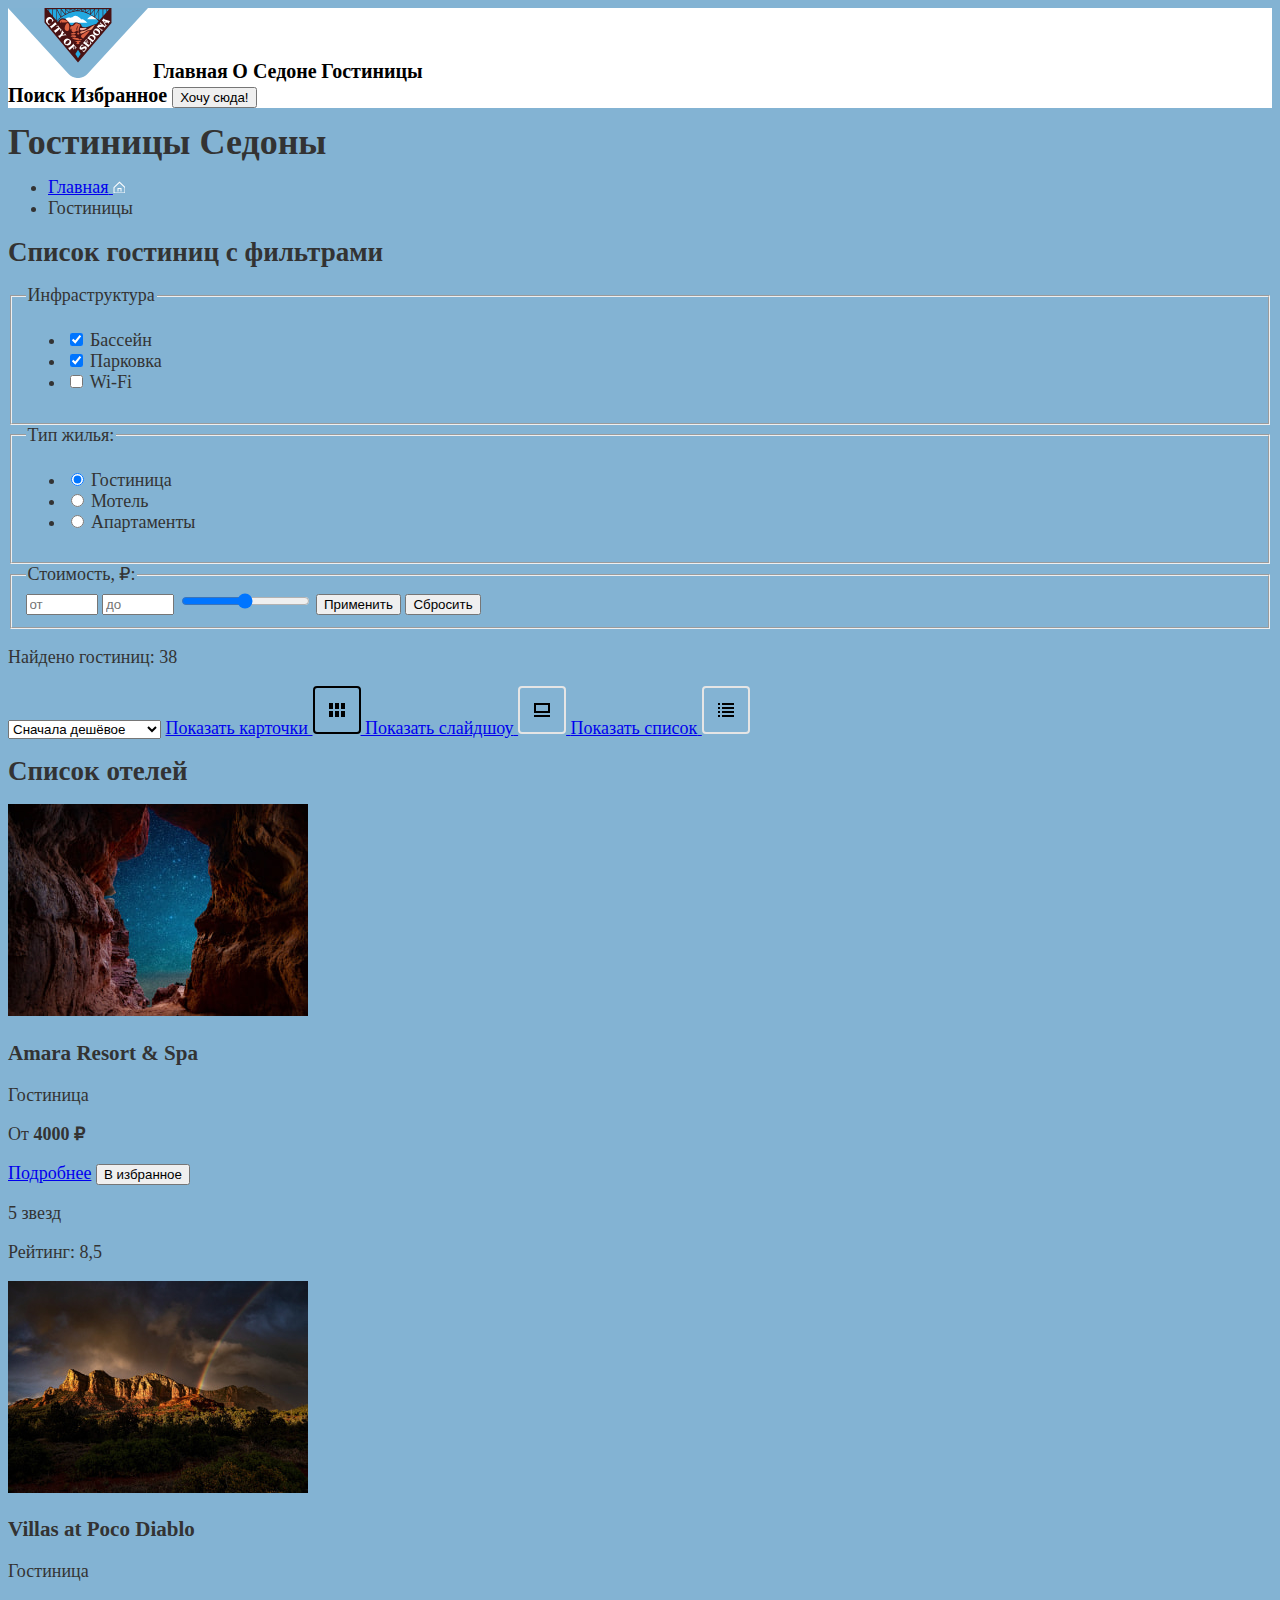
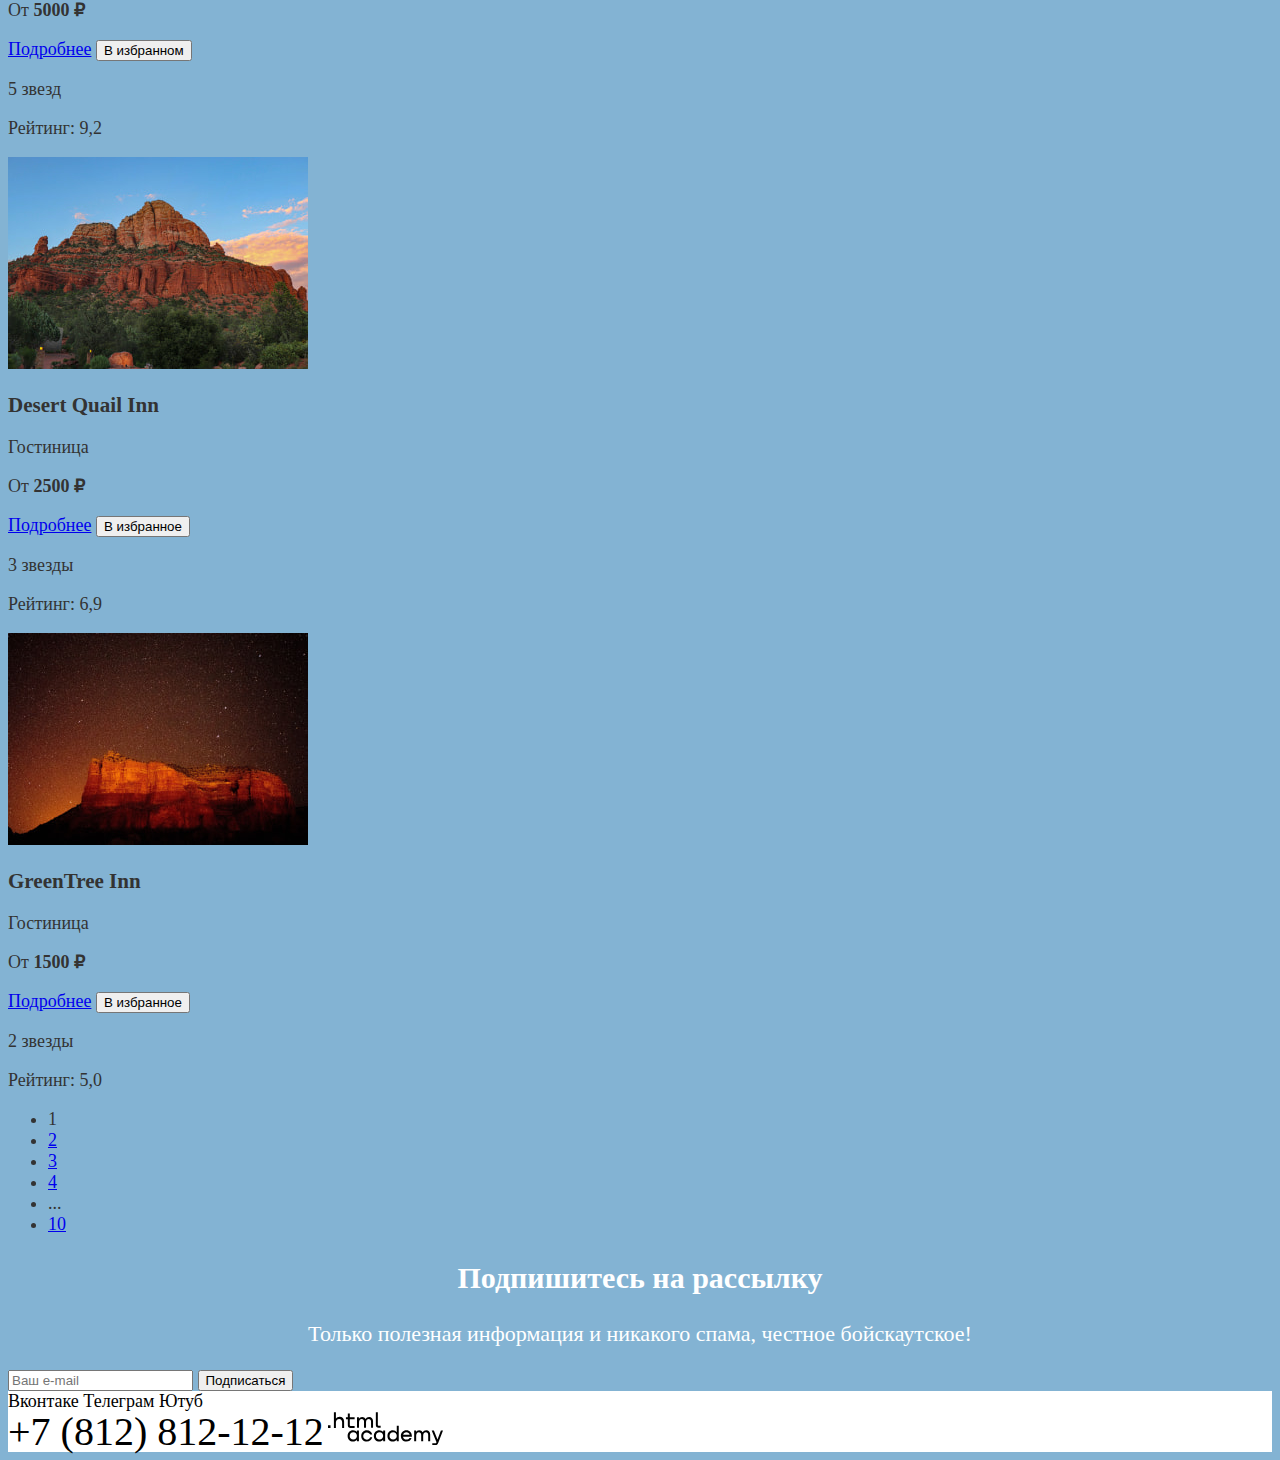
==== catalog.html @ 2535b14e "Базовая стилизация всех страниц" ====
<!DOCTYPE html>
<html lang="ru">
<head>
  <meta charset="utf-8">
  <title>Каталог</title>
  <link rel="stylesheet" href="styles/styles.css">
</head>
<body>
  <header class="page-header">
    <nav class="navigation">
      <div class="navigation-block">
        <a class="navigation-link" href="index.html">
          <img src="images/graphic/logo.svg" alt="Логотип." width="140" height="70">
        </a>
        <a class="navigation-link" href="index.html">Главная</a>
        <a class="navigation-link" href="about.html">О Седоне</a>
        <a class="navigation-link" href="#">Гостиницы</a>
      </div>

      <div class="navigation-user-block">
        <a class="navigation-link" href="#">
          <span class="visually-hidden">Поиск</span>
        </a>
        <a class="navigation-link" href="#">
          <span class="visually-hidden">Избранное</span>
        </a>
        <button class="button navigation-button">Хочу сюда!</button>
      </div>
    </nav>
  </header>

  <main class="main-inner">
    <header class="inner-header">
      <h1 class="inner-header-title">Гостиницы Седоны</h1>
      <ul class="breadcrumbs">
        <li class="breadcrumbs-item">
          <a class="breadcrumbs-link" href="index.html"><span class="visually-hidden">Главная</span>
            <img src="images/graphic/home.svg" alt="Главная." width="12" height="12">
          </a>
        </li>
        <li class="breadcrumbs-item">
          <a class="breadcrumbs-link">Гостиницы</a>
        </li>
      </ul>
    </header>

    <section class="catalog-hotels">
      <h2 class="visually-hidden">Список гостиниц с фильтрами</h2>
      <form class="catalog-filter" action="https://echo.htmlacademy.ru/" method="get">

        <fieldset class="catalog-filter-group">
          <legend class="catalog-filter-title">Инфраструктура</legend>

          <ul class="catalog-filter-list">
            <li class="catalog-filter-item">
              <label class="control">
                <input class="control-input" type="checkbox" name="swimming-pool" checked>
                Бассейн
              </label>
            </li>

            <li class="catalog-filter-item">
              <label class="control">
                <input class="control-input" type="checkbox" name="parking" checked>
                Парковка
              </label>
            </li>

            <li class="catalog-filter-item">
              <label class="control">
                <input class="control-input" type="checkbox" name="wi-fi">
                Wi-Fi
              </label>
            </li>
          </ul>
        </fieldset>

        <fieldset class="catalog-filter-group">
          <legend class="catalog-filter-title">Тип жилья:</legend>
          <ul class="catalog-filter-list">
            <li class="catalog-filter-item">
              <label class="control">
                <input class="control-input" type="radio" name="type-house" value="hotel" checked>
                Гостиница
              </label>
            </li>
            <li class="catalog-filter-item">
              <label class="control">
                <input class="control-input" type="radio" name="type-house" value="motel">
                Мотель
              </label>
            </li>
            <li class="catalog-filter-item">
              <label class="control">
                <input class="control-input" type="radio" name="type-house" value="apartments">
                Апартаменты
              </label>
            </li>
          </ul>
        </fieldset>

        <fieldset class="catalog-filter-group">
          <legend class="catalog-filter-title">Стоимость, ₽:</legend>
          <input type="number" min="0" max="9000" step="1" id="from" name="from" placeholder="от">
          <input type="number" min="0" max="9000" step="1" id="to" name="to" placeholder="до">
          <input type="range" id="price" name="price" min="0" max="9000" step="1">
          <button class="button button-submit">Применить</button>
          <button class="button button-reset">Сбросить</button>
        </fieldset>
      </form>
    </section>

    <div class="sorting">
      <p class="sorting-resalt">Найдено гостиниц: <span class="sorting-resalt-number">38</span></p>
      <select class="select-control" aria-label="Сортировка">
        <option value="cheap">Сначала дешёвое</option>
        <option value="expensive">Сначала дорогое</option>
        <option value="popular">Сначала популярное</option>
      </select>
      <a href="#" class="button button-light"><span class="visually-hidden">Показать карточки</span>
        <img src="images/graphic/View-cards.svg" alt="Показать карточки." width="48" height="48">
      </a>
      <a class="button" href="#"><span class="visually-hidden">Показать слайдшоу</span>
        <img src="images/graphic/View-presentation.svg" alt="Показать слайдшоу." width="48" height="48">
      </a>
      <a class="button" href="#"><span class="visually-hidden">Показать список</span>
        <img src="images/graphic/View-list.svg" alt="Показать список." width="48" height="48">
      </a>
    </div>
    <section class="hotel-list">
      <h2 class="visually-hidden">Список отелей</h2>
      <section class="hotel-card">
        <a class="hotel-card-link" href="#">
          <img class="hotel-card-image" src="images/hotels/Amara Resort & Spa.jpg" alt="Гостиница Amara Resort & Spa." width="300" height="212">
        </a>
        <a>
          <h3 class="product-card-title">Amara Resort & Spa</h3>
        </a>
        <p>Гостиница</p>
        <p>От <b class="hotel-card-price">4000 ₽</b></p>
        <a class="hotel-link-more" href="#">Подробнее</a>
        <button class="button button-add-favourites">В избранное</button>
        <p class="hotels-stars hotels-stars-5"><span class="visually-hidden">5 звезд</span></p>
        <p class="button hotel-rating">Рейтинг: <span class="hotel-rating-value">8,5</span></p>
      </section>
      <section class="hotel-card">
        <a class="hotel-card-link" href="#">
          <img class="hotel-card-image" src="images/hotels/Villas at Poco Diablo.jpg" alt="Гостиница Villas at Poco Diablo." width="300" height="212">
        </a>
        <a>
          <h3 class="product-card-title">Villas at Poco Diablo</h3>
        </a>
        <p>Гостиница</p>
        <p>От <b class="hotel-card-price">5000 ₽</b></p>
        <a class="hotel-link-more" href="#">Подробнее</a>
        <button class="button button-add-favourites">В избранном</button>
        <p class="hotels-stars hotels-stars-5"> <span class="visually-hidden">5 звезд</span></p>
        <p class="button hotel-rating">Рейтинг: <span class="hotel-rating-value">9,2</span></p>
      </section>
      <section class="hotel-card">
        <a class="hotel-card-link" href="#">
          <img class="hotel-card-image" src="images/hotels/Desert Quail Inn.jpg" alt="Гостиница Desert Quail Inn." width="300" height="212">
        </a>
        <a>
          <h3 class="product-card-title">Desert Quail Inn</h3>
        </a>
        <p>Гостиница</p>
        <p>От <b class="hotel-card-price">2500 ₽</b></p>
        <a class="hotel-link-more" href="#">Подробнее</a>
        <button class="button button-add-favourites">В избранное</button>
        <p class="hotels-stars hotels-stars-3"><span class="visually-hidden">3 звезды</span></p>
        <p class="button hotel-rating">Рейтинг: <span class="hotel-rating-value">6,9</span></p>
      </section>
      <section class="hotel-card">
        <a class="hotel-card-link" href="#">
          <img class="hotel-card-image" src="images/hotels/GreenTree Inn.jpg" alt="Гостиница GreenTree Inn." width="300" height="212">
        </a>
        <a>
          <h3 class="product-card-title">GreenTree Inn</h3>
        </a>
        <p>Гостиница</p>
        <p>От <b class="hotel-card-price">1500 ₽</b></p>
        <a class="hotel-link-more" href="#">Подробнее</a>
        <button class="button button-add-favourites">В избранное</button>
        <p class="hotels-stars hotels-stars-2"> <span class="visually-hidden">2 звезды</span></p>
        <p class="button hotel-rating">Рейтинг: <span class="hotel-rating-value">5,0</span></p>
      </section>
    </section>

    <ul class="pagination">
      <li class="pagination-item">
        <a class="pagination-link pagination-current">1</a>
      </li>
      <li class="pagination-item">
        <a class="pagination-link" href="#">2</a>
      </li>
      <li class="pagination-item">
        <a class="pagination-link" href="#">3</a>
      </li>
      <li class="pagination-item">
        <a class="pagination-link" href="#">4</a>
      </li>
      <li class="pagination-item">
        <a class="pagination-link">...</a>
      </li>
      <li class="pagination-item">
        <a class="pagination-link" href="#">10</a>
      </li>
    </ul>

    <form class="subscribe-form-nobackground" action="https://echo.htmlacademy.ru/" method="post">
      <h2 class="subscribe-title">Подпишитесь на рассылку</h2>
      <p class="subscribe-description">Только полезная информация и никакого спама, честное бойскаутское!</p>
      <input class="subscribe-field" type="email" name="subscribe-email" id="subscribe-email" placeholder="Ваш e-mail">
      <button class="button subscribe-button" type="submit">Подписаться</button>
    </form>
  </main>

  <footer class="page-footer">
    <div class="footer-contacts">
      <a class="footer-contacts-link" href="https://vk.com/htmlacademy">
        <span class="visually-hidden">Вконтаке</span>
      </a>
      <a class="footer-contacts-link" href="https://t.me/htmlacademy">
        <span class="visually-hidden">Телеграм</span>
      </a>
      <a class="footer-contacts-link" href="https://www.youtube.com/user/htmlacademyru">
        <span class="visually-hidden">Ютуб</span>
      </a>
    </div>
    <div>
      <a class="footer-contacts-phone" href="tel:78128121212">+7 (812) 812-12-12</a>
      <a class="footer-contacts-logo-link" href="https://htmlacademy.ru/">
        <img src="images/graphic/HTML Academy.svg" alt="Логотип htmlacademy." width="114.9" height="32.9">
      </a>
    </div>
  </footer>
</body>
</html>
---- styles/styles.css ----
@font-face {
  font-family: "PT Sans";
  font-style: normal;
  font-weight: 400;
  src: url("../fonts/pt-sans-regular.woff2") format("woff2");
  font-display: swap;
}

@font-face {
  font-family: "PT Sans";
  font-style: normal;
  font-weight: 700;
  src: url("../fonts/pt-sans-bold.woff2") format("woff2");
  font-display: swap;
}

body {
  font-family: "PT Sans" sans-serif;
  font-size: 18px;
  line-height: 21px;
  color: #333333;
  background-color: #83B3D3;
}


/* Pages */

.page-header {
  color: #000000;
  background-color: #FFFFFF;
}

.navigation-link {
  font-size: 20px;
  line-height: 24px;
  font-weight: 700;
  text-align: center;
  color: #000000;
  text-decoration: none;
}

.hero {
background-image: url("../images/index-background.jpg");
background-size: 100% auto;
}

.features-item-blue-leftpic {
  text-align: center;
}

.features-item-blue-rightpic {
  text-align: center;
}

.features-title {
  font-size: 24px;
  line-height: 28px;
  font-weight: 700;
  text-align: center;
  color: #FFFFFF;
  text-transform: uppercase;
}

.features-description {
  text-align: center;
  font-size: 18px;
  font-weight: 400;
  line-height: 21px;
  color: #FFFFFF;
}

.features-list {
  text-align: center;
  list-style-type: none;
}

.features-title-black {
  font-weight: 700;
  line-height: 28px;
  font-size: 24px;
  color: #000000;
}

.features-description-black {
  font-size: 18px;
  font-weight: 400;
  line-height: 21px;
  color:#333333;
}

.advantages-list {
  text-align: center;
  list-style-type: none;

}

.search-hotels {
  background-color: #FFFFFF;
  text-align: center;
}

.search-title {
  font-size: 30px;
  font-weight: 700;
  line-height: 36px;
  color: #000000;
  text-align: center;
}

.search-description {
  font-size: 22px;
  font-weight: 400;
  line-height: 26px;
  color: #000000;
  text-align: center;
}

.subscribe-title {
  font-size: 30px;
  font-weight: 700;
  line-height: 36px;
  color: #FFFFFF;
  text-align: center;
}

.subscribe-description {
  font-size: 22px;
  font-weight: 400;
  line-height: 26px;
  color: #FFFFFF;
  text-align: center;
}

.subscribe-form {
  background-image: url("../images/background-subscribe.jpg");
  text-align: center;
  background-size: 100% auto;
}

.footer-contacts-phone {
  font-weight: 400;
  font-size: 40px;
  line-height: 40px;
  text-align: center;
  color: #000000;
  text-transform: uppercase;
  text-decoration: none;
}

.page-footer {
  background-color: #FFFFFF;
  color: #000000;
  text-decoration: none;
}

.page-footer a {
  color: #000000;
  text-decoration: none;
}
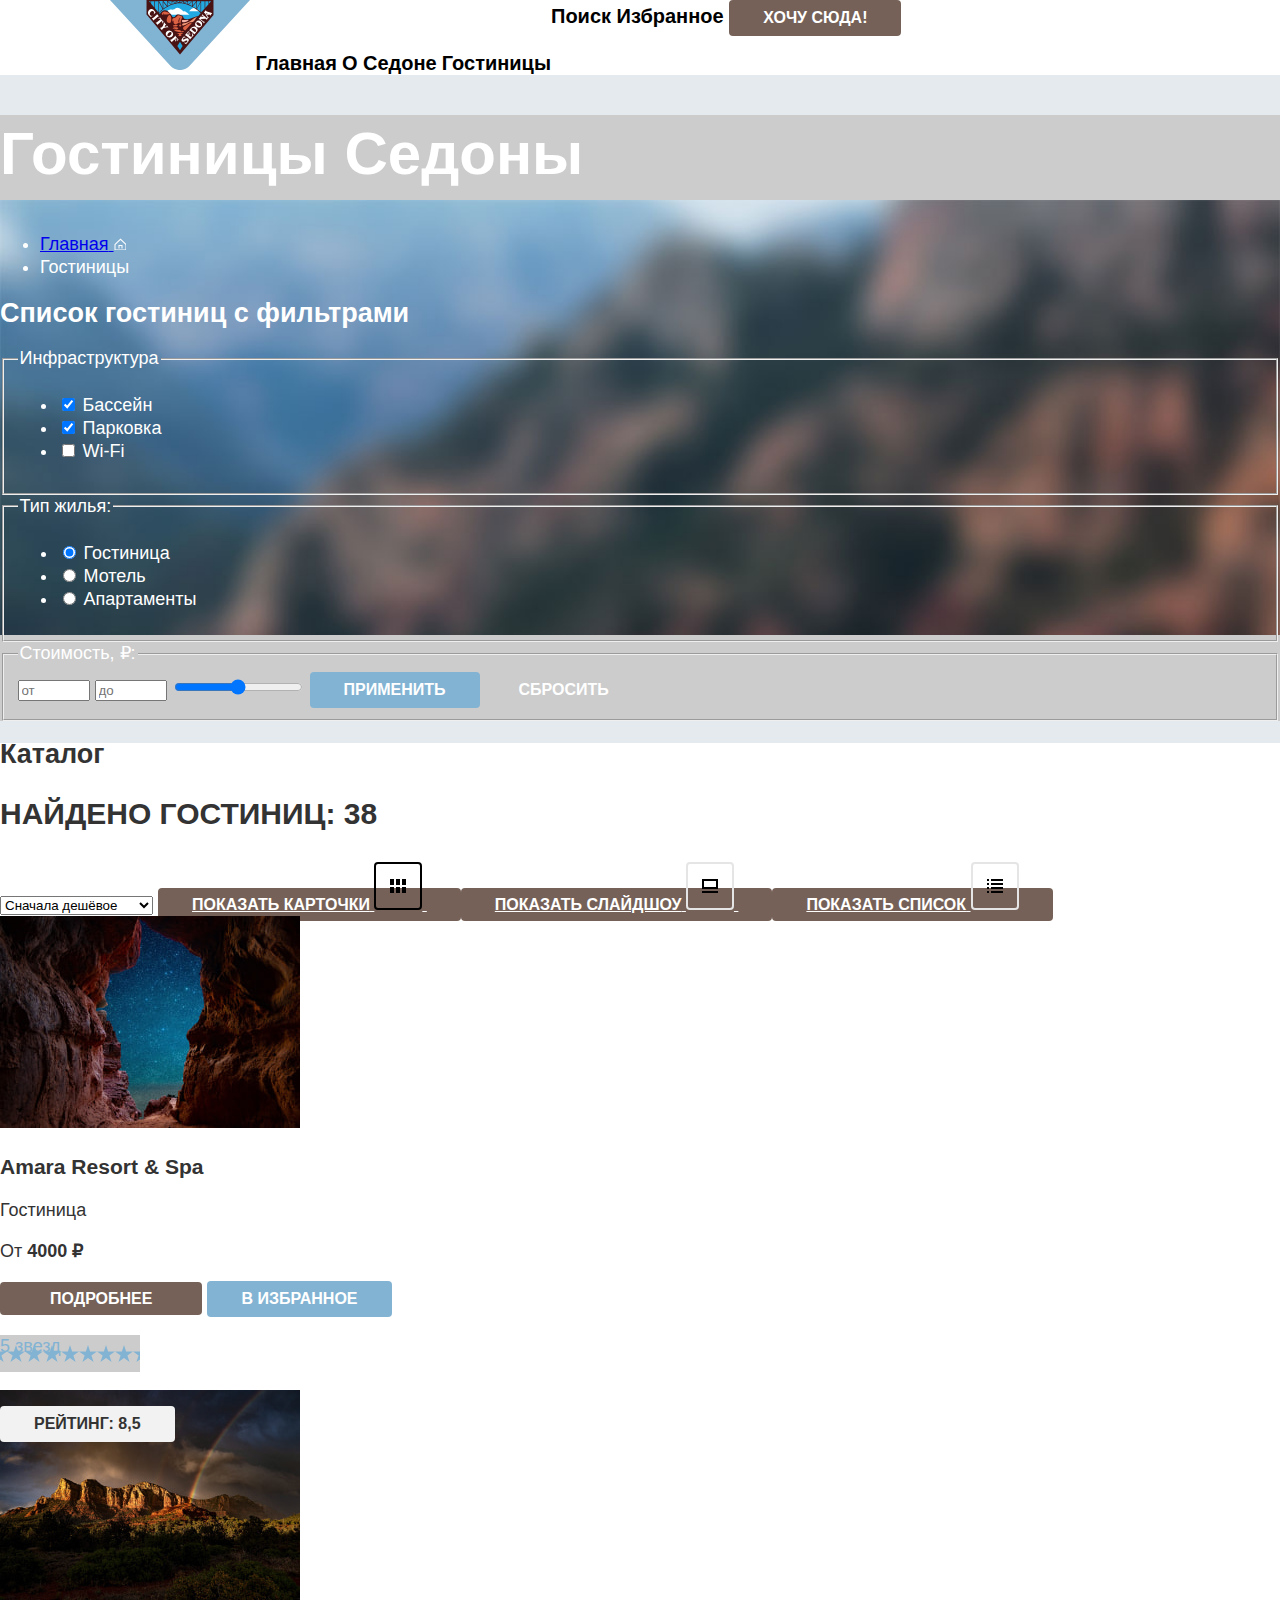
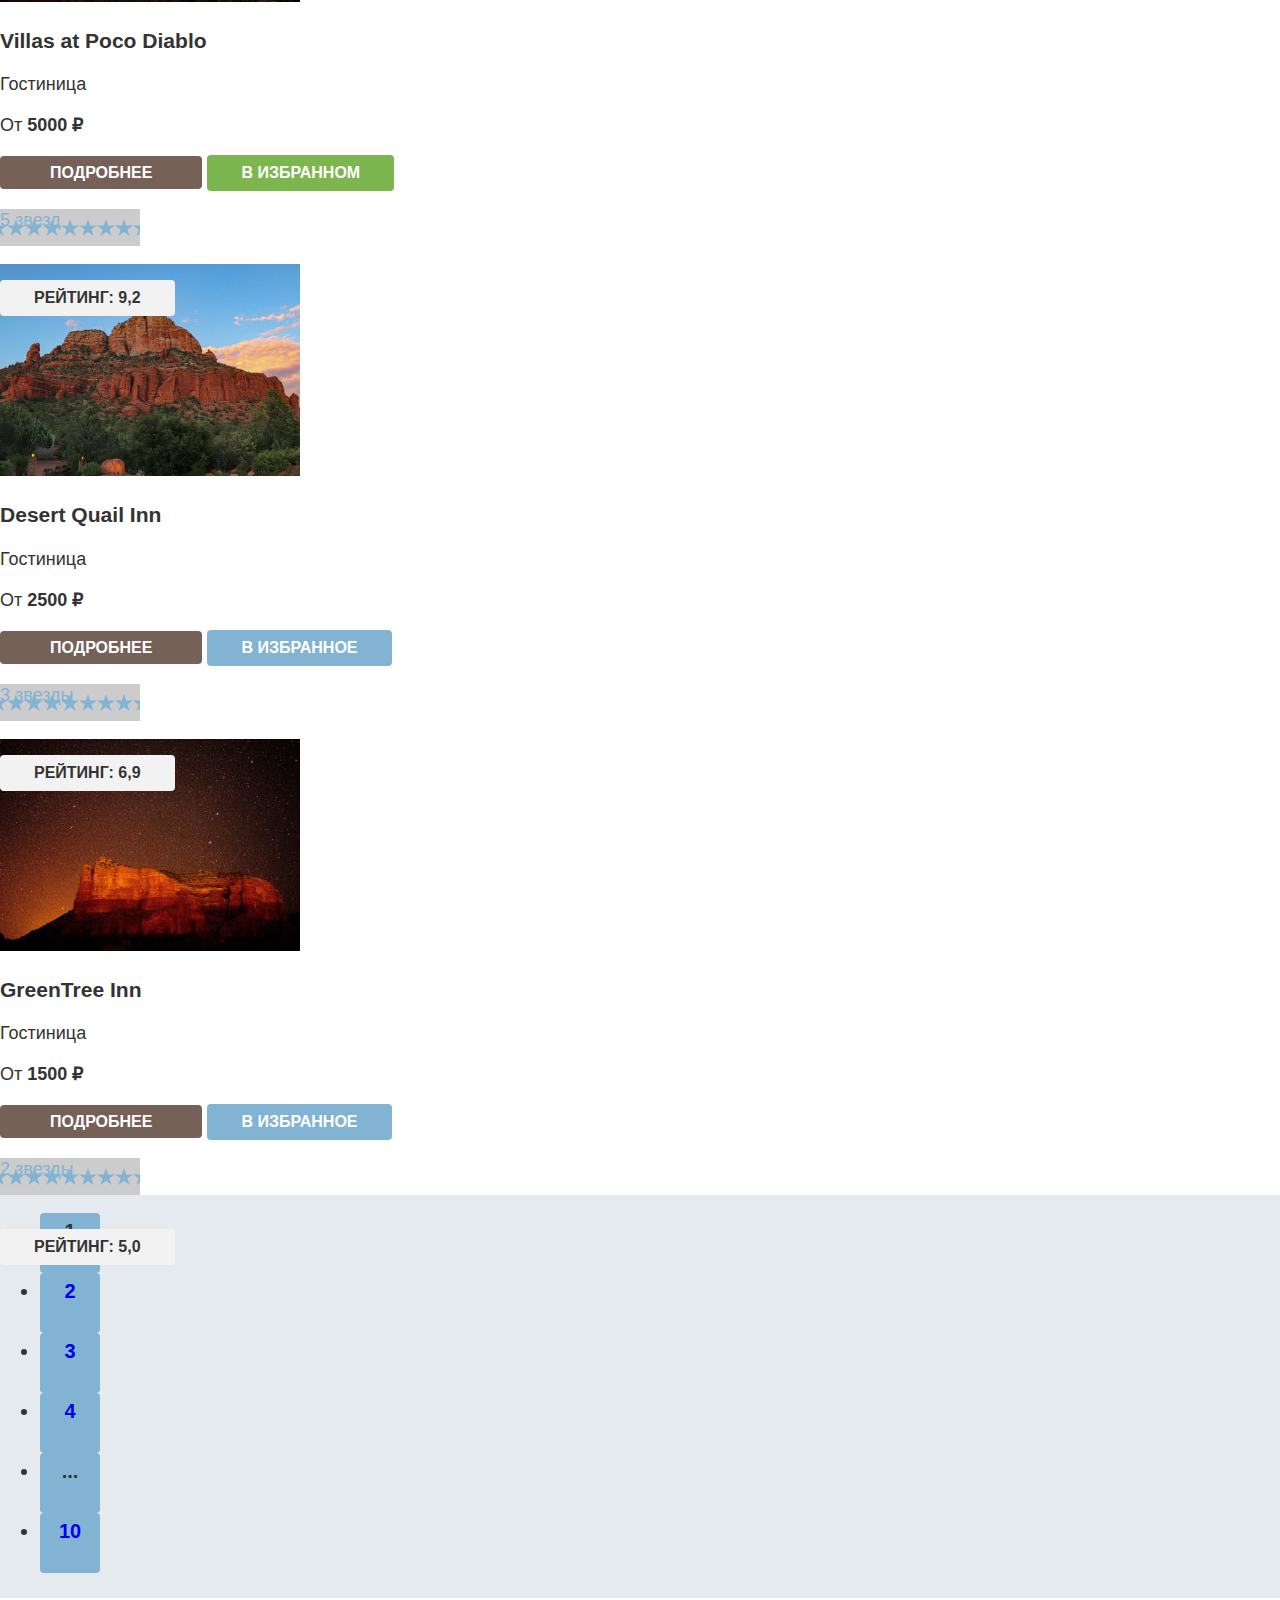
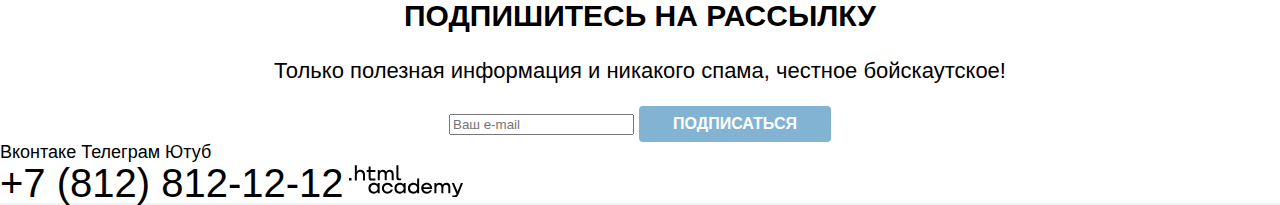
==== commit 80aba743: "Сетки страниц на флексах" ====
--- a/catalog.html
+++ b/catalog.html
@@ -30,190 +30,204 @@
   </header>
 
   <main class="main-inner">
-    <header class="inner-header">
-      <h1 class="inner-header-title">Гостиницы Седоны</h1>
-      <ul class="breadcrumbs">
-        <li class="breadcrumbs-item">
-          <a class="breadcrumbs-link" href="index.html"><span class="visually-hidden">Главная</span>
-            <img src="images/graphic/home.svg" alt="Главная." width="12" height="12">
-          </a>
-        </li>
-        <li class="breadcrumbs-item">
-          <a class="breadcrumbs-link">Гостиницы</a>
-        </li>
-      </ul>
-    </header>
-
-    <section class="catalog-hotels">
-      <h2 class="visually-hidden">Список гостиниц с фильтрами</h2>
-      <form class="catalog-filter" action="https://echo.htmlacademy.ru/" method="get">
-
-        <fieldset class="catalog-filter-group">
-          <legend class="catalog-filter-title">Инфраструктура</legend>
-
-          <ul class="catalog-filter-list">
-            <li class="catalog-filter-item">
-              <label class="control">
-                <input class="control-input" type="checkbox" name="swimming-pool" checked>
-                Бассейн
-              </label>
-            </li>
-
-            <li class="catalog-filter-item">
-              <label class="control">
-                <input class="control-input" type="checkbox" name="parking" checked>
-                Парковка
-              </label>
-            </li>
-
-            <li class="catalog-filter-item">
-              <label class="control">
-                <input class="control-input" type="checkbox" name="wi-fi">
-                Wi-Fi
-              </label>
-            </li>
-          </ul>
-        </fieldset>
-
-        <fieldset class="catalog-filter-group">
-          <legend class="catalog-filter-title">Тип жилья:</legend>
-          <ul class="catalog-filter-list">
-            <li class="catalog-filter-item">
-              <label class="control">
-                <input class="control-input" type="radio" name="type-house" value="hotel" checked>
-                Гостиница
-              </label>
-            </li>
-            <li class="catalog-filter-item">
-              <label class="control">
-                <input class="control-input" type="radio" name="type-house" value="motel">
-                Мотель
-              </label>
-            </li>
-            <li class="catalog-filter-item">
-              <label class="control">
-                <input class="control-input" type="radio" name="type-house" value="apartments">
-                Апартаменты
-              </label>
-            </li>
-          </ul>
-        </fieldset>
-
-        <fieldset class="catalog-filter-group">
-          <legend class="catalog-filter-title">Стоимость, ₽:</legend>
-          <input type="number" min="0" max="9000" step="1" id="from" name="from" placeholder="от">
-          <input type="number" min="0" max="9000" step="1" id="to" name="to" placeholder="до">
-          <input type="range" id="price" name="price" min="0" max="9000" step="1">
-          <button class="button button-submit">Применить</button>
-          <button class="button button-reset">Сбросить</button>
-        </fieldset>
+    <div class="inner-header-container">
+
+      <header class="inner-header">
+        <h1 class="inner-header-title">Гостиницы Седоны</h1>
+        <ul class="breadcrumbs">
+          <li class="breadcrumbs-item">
+            <a class="breadcrumbs-link" href="index.html"><span class="visually-hidden">Главная</span>
+              <img src="images/graphic/home.svg" alt="Главная." width="12" height="12">
+            </a>
+          </li>
+          <li class="breadcrumbs-item">
+            <a class="breadcrumbs-link">Гостиницы</a>
+          </li>
+        </ul>
+      </header>
+
+      <section class="catalog-hotels">
+        <h2 class="visually-hidden">Список гостиниц с фильтрами</h2>
+        <form class="catalog-filter" action="https://echo.htmlacademy.ru/" method="get">
+
+          <fieldset class="catalog-filter-group">
+            <legend class="catalog-filter-title">Инфраструктура</legend>
+
+            <ul class="catalog-filter-list">
+              <li class="catalog-filter-item">
+                <label class="control">
+                  <input class="control-input" type="checkbox" name="swimming-pool" checked>
+                  Бассейн
+                </label>
+              </li>
+
+              <li class="catalog-filter-item">
+                <label class="control">
+                  <input class="control-input" type="checkbox" name="parking" checked>
+                  Парковка
+                </label>
+              </li>
+
+              <li class="catalog-filter-item">
+                <label class="control">
+                  <input class="control-input" type="checkbox" name="wi-fi">
+                  Wi-Fi
+                </label>
+              </li>
+            </ul>
+          </fieldset>
+
+          <fieldset class="catalog-filter-group">
+            <legend class="catalog-filter-title">Тип жилья:</legend>
+            <ul class="catalog-filter-list">
+              <li class="catalog-filter-item">
+                <label class="control">
+                  <input class="control-input" type="radio" name="type-house" value="hotel" checked>
+                  Гостиница
+                </label>
+              </li>
+              <li class="catalog-filter-item">
+                <label class="control">
+                  <input class="control-input" type="radio" name="type-house" value="motel">
+                  Мотель
+                </label>
+              </li>
+              <li class="catalog-filter-item">
+                <label class="control">
+                  <input class="control-input" type="radio" name="type-house" value="apartments">
+                  Апартаменты
+                </label>
+              </li>
+            </ul>
+          </fieldset>
+
+          <fieldset class="catalog-filter-group">
+            <legend class="catalog-filter-title">Стоимость, ₽:</legend>
+            <input type="number" min="0" max="9000" step="1" id="from" name="from" placeholder="от">
+            <input type="number" min="0" max="9000" step="1" id="to" name="to" placeholder="до">
+            <input type="range" id="price" name="price" min="0" max="9000" step="1">
+            <button class="button button-submit">Применить</button>
+            <button class="button button-reset">Сбросить</button>
+          </fieldset>
+        </form>
+      </section>
+    </div>
+
+    <section class="hotel-catalog">
+      <h2 class="visually-hidden">Каталог</h2>
+      <div class="sorting">
+        <p class="sorting-resalt">Найдено гостиниц: <span class="sorting-resalt-number">38</span></p>
+        <select class="select-control" aria-label="Сортировка">
+          <option value="cheap">Сначала дешёвое</option>
+          <option value="expensive">Сначала дорогое</option>
+          <option value="popular">Сначала популярное</option>
+        </select>
+        <a href="#" class="button button-cards"><span class="visually-hidden">Показать карточки</span>
+          <img src="images/graphic/View-cards.svg" alt="Показать карточки." width="48" height="48">
+        </a>
+        <a class="button button-slide" href="#"><span class="visually-hidden">Показать слайдшоу</span>
+          <img src="images/graphic/View-presentation.svg" alt="Показать слайдшоу." width="48" height="48">
+        </a>
+        <a class="button button-list" href="#"><span class="visually-hidden">Показать список</span>
+          <img src="images/graphic/View-list.svg" alt="Показать список." width="48" height="48">
+        </a>
+      </div>
+
+      <section class="hotel-card">
+        <a class="hotel-card-link" href="#">
+          <img class="hotel-card-image" src="images/hotels/Amara Resort & Spa.jpg" alt="Гостиница Amara Resort & Spa."
+            width="300" height="212">
+        </a>
+        <a>
+          <h3 class="product-card-title">Amara Resort & Spa</h3>
+        </a>
+        <p>Гостиница</p>
+        <p>От <b class="hotel-card-price">4000 ₽</b></p>
+        <a class="hotel-link-more" href="#">Подробнее</a>
+        <button class="button button-add-favourites">В избранное</button>
+        <p class="hotels-stars hotels-stars-4"><span class="visually-hidden">5 звезд</span></p>
+        <p class="button button-hotel-rating">Рейтинг: <span class="hotel-rating-value">8,5</span></p>
+      </section>
+
+      <section class="hotel-card">
+        <a class="hotel-card-link" href="#">
+          <img class="hotel-card-image" src="images/hotels/Villas at Poco Diablo.jpg"
+            alt="Гостиница Villas at Poco Diablo." width="300" height="212">
+        </a>
+        <a>
+          <h3 class="product-card-title">Villas at Poco Diablo</h3>
+        </a>
+        <p>Гостиница</p>
+        <p>От <b class="hotel-card-price">5000 ₽</b></p>
+        <a class="hotel-link-more" href="#">Подробнее</a>
+        <button class="button button-add-favourites-green">В избранном</button>
+        <p class="hotels-stars hotels-stars-4"> <span class="visually-hidden">5 звезд</span></p>
+        <p class="button button-hotel-rating">Рейтинг: <span class="hotel-rating-value">9,2</span></p>
+      </section>
+
+      <section class="hotel-card">
+        <a class="hotel-card-link" href="#">
+          <img class="hotel-card-image" src="images/hotels/Desert Quail Inn.jpg" alt="Гостиница Desert Quail Inn."
+            width="300" height="212">
+        </a>
+        <a>
+          <h3 class="product-card-title">Desert Quail Inn</h3>
+        </a>
+        <p>Гостиница</p>
+        <p>От <b class="hotel-card-price">2500 ₽</b></p>
+        <a class="hotel-link-more" href="#">Подробнее</a>
+        <button class="button button-add-favourites">В избранное</button>
+        <p class="hotels-stars hotels-stars-3"><span class="visually-hidden">3 звезды</span></p>
+        <p class="button button-hotel-rating">Рейтинг: <span class="hotel-rating-value">6,9</span></p>
+      </section>
+
+      <section class="hotel-card">
+        <a class="hotel-card-link" href="#">
+          <img class="hotel-card-image" src="images/hotels/GreenTree Inn.jpg" alt="Гостиница GreenTree Inn." width="300"
+            height="212">
+        </a>
+        <a>
+          <h3 class="product-card-title">GreenTree Inn</h3>
+        </a>
+        <p>Гостиница</p>
+        <p>От <b class="hotel-card-price">1500 ₽</b></p>
+        <a class="hotel-link-more" href="#">Подробнее</a>
+        <button class="button button-add-favourites">В избранное</button>
+        <p class="hotels-stars hotels-stars-2"> <span class="visually-hidden">2 звезды</span></p>
+        <p class="button button-hotel-rating">Рейтинг: <span class="hotel-rating-value">5,0</span></p>
+      </section>
+    </section>
+
+    <ul class="pagination">
+      <li class="pagination-item">
+        <a class="pagination-link pagination-current">1</a>
+      </li>
+      <li class="pagination-item">
+        <a class="pagination-link" href="#">2</a>
+      </li>
+      <li class="pagination-item">
+        <a class="pagination-link" href="#">3</a>
+      </li>
+      <li class="pagination-item">
+        <a class="pagination-link" href="#">4</a>
+      </li>
+      <li class="pagination-item">
+        <a class="pagination-link">...</a>
+      </li>
+      <li class="pagination-item">
+        <a class="pagination-link" href="#">10</a>
+      </li>
+    </ul>
+
+    <section class="subscribe subscribe-catalog">
+      <form class="subscribe-form" action="https://echo.htmlacademy.ru/" method="post">
+        <h2 class="subscribe-title">Подпишитесь на рассылку</h2>
+        <p class="subscribe-description">Только полезная информация и никакого спама, честное бойскаутское!</p>
+        <input class="subscribe-field" type="email" name="subscribe-email" id="subscribe-email"
+          placeholder="Ваш e-mail">
+        <button class="button button-subscribe" type="submit">Подписаться</button>
       </form>
     </section>
-
-    <div class="sorting">
-      <p class="sorting-resalt">Найдено гостиниц: <span class="sorting-resalt-number">38</span></p>
-      <select class="select-control" aria-label="Сортировка">
-        <option value="cheap">Сначала дешёвое</option>
-        <option value="expensive">Сначала дорогое</option>
-        <option value="popular">Сначала популярное</option>
-      </select>
-      <a href="#" class="button button-light"><span class="visually-hidden">Показать карточки</span>
-        <img src="images/graphic/View-cards.svg" alt="Показать карточки." width="48" height="48">
-      </a>
-      <a class="button" href="#"><span class="visually-hidden">Показать слайдшоу</span>
-        <img src="images/graphic/View-presentation.svg" alt="Показать слайдшоу." width="48" height="48">
-      </a>
-      <a class="button" href="#"><span class="visually-hidden">Показать список</span>
-        <img src="images/graphic/View-list.svg" alt="Показать список." width="48" height="48">
-      </a>
-    </div>
-    <section class="hotel-list">
-      <h2 class="visually-hidden">Список отелей</h2>
-      <section class="hotel-card">
-        <a class="hotel-card-link" href="#">
-          <img class="hotel-card-image" src="images/hotels/Amara Resort & Spa.jpg" alt="Гостиница Amara Resort & Spa." width="300" height="212">
-        </a>
-        <a>
-          <h3 class="product-card-title">Amara Resort & Spa</h3>
-        </a>
-        <p>Гостиница</p>
-        <p>От <b class="hotel-card-price">4000 ₽</b></p>
-        <a class="hotel-link-more" href="#">Подробнее</a>
-        <button class="button button-add-favourites">В избранное</button>
-        <p class="hotels-stars hotels-stars-5"><span class="visually-hidden">5 звезд</span></p>
-        <p class="button hotel-rating">Рейтинг: <span class="hotel-rating-value">8,5</span></p>
-      </section>
-      <section class="hotel-card">
-        <a class="hotel-card-link" href="#">
-          <img class="hotel-card-image" src="images/hotels/Villas at Poco Diablo.jpg" alt="Гостиница Villas at Poco Diablo." width="300" height="212">
-        </a>
-        <a>
-          <h3 class="product-card-title">Villas at Poco Diablo</h3>
-        </a>
-        <p>Гостиница</p>
-        <p>От <b class="hotel-card-price">5000 ₽</b></p>
-        <a class="hotel-link-more" href="#">Подробнее</a>
-        <button class="button button-add-favourites">В избранном</button>
-        <p class="hotels-stars hotels-stars-5"> <span class="visually-hidden">5 звезд</span></p>
-        <p class="button hotel-rating">Рейтинг: <span class="hotel-rating-value">9,2</span></p>
-      </section>
-      <section class="hotel-card">
-        <a class="hotel-card-link" href="#">
-          <img class="hotel-card-image" src="images/hotels/Desert Quail Inn.jpg" alt="Гостиница Desert Quail Inn." width="300" height="212">
-        </a>
-        <a>
-          <h3 class="product-card-title">Desert Quail Inn</h3>
-        </a>
-        <p>Гостиница</p>
-        <p>От <b class="hotel-card-price">2500 ₽</b></p>
-        <a class="hotel-link-more" href="#">Подробнее</a>
-        <button class="button button-add-favourites">В избранное</button>
-        <p class="hotels-stars hotels-stars-3"><span class="visually-hidden">3 звезды</span></p>
-        <p class="button hotel-rating">Рейтинг: <span class="hotel-rating-value">6,9</span></p>
-      </section>
-      <section class="hotel-card">
-        <a class="hotel-card-link" href="#">
-          <img class="hotel-card-image" src="images/hotels/GreenTree Inn.jpg" alt="Гостиница GreenTree Inn." width="300" height="212">
-        </a>
-        <a>
-          <h3 class="product-card-title">GreenTree Inn</h3>
-        </a>
-        <p>Гостиница</p>
-        <p>От <b class="hotel-card-price">1500 ₽</b></p>
-        <a class="hotel-link-more" href="#">Подробнее</a>
-        <button class="button button-add-favourites">В избранное</button>
-        <p class="hotels-stars hotels-stars-2"> <span class="visually-hidden">2 звезды</span></p>
-        <p class="button hotel-rating">Рейтинг: <span class="hotel-rating-value">5,0</span></p>
-      </section>
-    </section>
-
-    <ul class="pagination">
-      <li class="pagination-item">
-        <a class="pagination-link pagination-current">1</a>
-      </li>
-      <li class="pagination-item">
-        <a class="pagination-link" href="#">2</a>
-      </li>
-      <li class="pagination-item">
-        <a class="pagination-link" href="#">3</a>
-      </li>
-      <li class="pagination-item">
-        <a class="pagination-link" href="#">4</a>
-      </li>
-      <li class="pagination-item">
-        <a class="pagination-link">...</a>
-      </li>
-      <li class="pagination-item">
-        <a class="pagination-link" href="#">10</a>
-      </li>
-    </ul>
-
-    <form class="subscribe-form-nobackground" action="https://echo.htmlacademy.ru/" method="post">
-      <h2 class="subscribe-title">Подпишитесь на рассылку</h2>
-      <p class="subscribe-description">Только полезная информация и никакого спама, честное бойскаутское!</p>
-      <input class="subscribe-field" type="email" name="subscribe-email" id="subscribe-email" placeholder="Ваш e-mail">
-      <button class="button subscribe-button" type="submit">Подписаться</button>
-    </form>
   </main>
 
   <footer class="page-footer">
--- a/styles/styles.css
+++ b/styles/styles.css
@@ -2,33 +2,57 @@
   font-family: "PT Sans";
   font-style: normal;
   font-weight: 400;
-  src: url("../fonts/pt-sans-regular.woff2") format("woff2");
+  src: url("../fonts/ptsans-400.woff2") format("woff2");
   font-display: swap;
 }
 
 @font-face {
   font-family: "PT Sans";
-  font-style: normal;
-  font-weight: 700;
-  src: url("../fonts/pt-sans-bold.woff2") format("woff2");
+  font-style: bold;
+  font-weight: 700;
+  src: url("../fonts/ptsans-700.woff2") format("woff2");
   font-display: swap;
 }
 
+html {
+  height: 100%;
+}
+
+
 body {
-  font-family: "PT Sans" sans-serif;
+  margin: 0;
+  display: flex;
+  flex-direction: column;
+  min-height: 100%;
+  font-family: "PT Sans", sans-serif;
   font-size: 18px;
   line-height: 21px;
-  color: #333333;
-  background-color: #83B3D3;
-}
-
-
-/* Pages */
+  color: #000000;;
+  background-color: #F2F2F2;
+}
 
 .page-header {
   color: #000000;
   background-color: #FFFFFF;
 }
+
+.navigation {
+  display: flex;
+  width: 1060px;
+  margin: 0 auto;
+}
+
+.navigation-list {
+  width: 507px;
+  margin: 0;
+  padding: 0;
+}
+
+.navigation-user {
+  max-width: 268px;
+  margin-left: auto;
+}
+
 
 .navigation-link {
   font-size: 20px;
@@ -37,19 +61,59 @@
   text-align: center;
   color: #000000;
   text-decoration: none;
-}
+  align-items: center;
+}
+
+
+.main-container {
+  flex-grow: 1;
+}
+
+.page-container {
+  width: 1200px;
+  margin: 0 auto;
+}
+
+.welcome {
+  width: auto;
+  height: 485px;
+  background-image: url(../images/graphic/divider.svg), url(../images/graphic/welcome.svg), url("../images/index-background.jpg");
+  background-repeat: no-repeat;
+  background-position: bottom, center, center;
+  background-size: 100% auto, 458px auto, 100% auto;
+  background-color: #ccc;
+}
+
 
 .hero {
-background-image: url("../images/index-background.jpg");
-background-size: 100% auto;
-}
-
-.features-item-blue-leftpic {
-  text-align: center;
-}
-
-.features-item-blue-rightpic {
-  text-align: center;
+background-color: #FFFFFF;
+}
+
+.hero-title {
+  font-size: 30px;
+  font-weight: 700;
+  line-height: 36px;
+  text-transform: uppercase;
+}
+
+.hero-description {
+  color: #333333;
+}
+
+
+.features-container {
+  width: 400px;
+  margin: 0;
+  padding: 0;
+}
+
+.features-list {
+  display: flex;
+  justify-content: space-between;
+  margin: 0;
+  padding: 0;
+  flex-direction: column;
+  align-items: flex-start;
 }
 
 .features-title {
@@ -61,6 +125,47 @@
   text-transform: uppercase;
 }
 
+.features-item {
+  display: flex;
+  justify-content: space-between;
+  margin: 0;
+  padding: 0;
+  text-align: center;
+  list-style-type: none;
+
+}
+
+.advantages-list {
+  display: flex;
+  justify-content: space-between;
+  margin: 0;
+  padding: 0;
+  text-align: center;
+  list-style-type: none;
+
+}
+
+.advantages-item {
+  width: 400px;
+}
+
+.advantages-item-light-blue,
+.features-item-light-blue {
+  width: 400px;
+  background-color: rgba(131, 179, 211, 0.12);
+}
+
+ .features-item-medium-blue {
+  display: flex;
+  background-color: #E6F0F6;
+  width: 400px;
+}
+
+.advantages-item-white {
+  width: 400px;
+  background-color: #FFF;
+}
+
 .features-description {
   text-align: center;
   font-size: 18px;
@@ -69,30 +174,40 @@
   color: #FFFFFF;
 }
 
-.features-list {
-  text-align: center;
-  list-style-type: none;
-}
+.features-item-blue-leftpic, .features-item-blue-rightpic {
+  background-color: #82B3D3;
+  }
+
 
 .features-title-black {
   font-weight: 700;
   line-height: 28px;
   font-size: 24px;
   color: #000000;
-}
-
-.features-description-black {
+  text-transform: uppercase;
+}
+
+.features-description-black, .advantages-description-black {
   font-size: 18px;
   font-weight: 400;
   line-height: 21px;
   color:#333333;
 }
 
-.advantages-list {
-  text-align: center;
-  list-style-type: none;
-
-}
+.advantages-title-black {
+  text-transform: uppercase;
+}
+
+
+/* .advantages-title-black::before {
+  content: '';
+  position: absolute;
+  left: -20px;
+  height: 72px;
+  width: 72px;
+  background-color: red;
+  background-image: url(../images/graphic/house.svg);
+} */
 
 .search-hotels {
   background-color: #FFFFFF;
@@ -105,6 +220,7 @@
   line-height: 36px;
   color: #000000;
   text-align: center;
+  text-transform: uppercase;
 }
 
 .search-description {
@@ -121,6 +237,7 @@
   line-height: 36px;
   color: #FFFFFF;
   text-align: center;
+  text-transform: uppercase;
 }
 
 .subscribe-description {
@@ -131,10 +248,28 @@
   text-align: center;
 }
 
+.subscribe {
+  background-image: url("../images/background-subscribe.jpg");
+  background-color: #ccc;
+  background-position: center;
+  background-size: 100% auto;
+}
+
+.subscribe-catalog {
+  background-image: none;
+  background-color: #fff;
+}
+
+.subscribe-catalog .subscribe-title {
+  color: #000;
+}
+
+.subscribe-catalog .subscribe-description {
+  color: #000;
+}
+
 .subscribe-form {
-  background-image: url("../images/background-subscribe.jpg");
-  text-align: center;
-  background-size: 100% auto;
+  text-align: center;
 }
 
 .footer-contacts-phone {
@@ -147,6 +282,7 @@
   text-decoration: none;
 }
 
+
 .page-footer {
   background-color: #FFFFFF;
   color: #000000;
@@ -157,3 +293,119 @@
   color: #000000;
   text-decoration: none;
 }
+
+.button {
+  padding: 8px 34px;
+  background-color: #756157;
+  color: #FFF;
+  font-weight: 700;
+  font-size: 16px;
+  line-height: 20px;
+  text-align: center;
+  text-transform: uppercase;
+  border: none;
+  border-radius: 4px;
+  cursor: pointer;
+}
+
+/* CATALOG */
+
+body .main-inner {
+  font-family: "PT Sans", sans-serif;
+  font-size: 18px;
+  line-height: 23px;
+  text-align: left;
+  color: #333333;
+  background-color: rgba(131, 179, 211, 0.12);
+}
+
+
+.inner-header-container {
+  color: #FFF;
+  background-color:#ccc;
+  background-position: center;
+  background-repeat: no-repeat;
+  background-size: 100% auto;
+  background-image: url(../images/catalog-bg.jpg);
+  list-style-type: none;
+}
+
+.inner-header-title {
+  font-weight: 700;
+  font-size: 60px;
+  line-height: 78px;
+}
+
+.button-submit, .button-subscribe, .button-add-favourites  {
+  background-color: #82B3D3;
+}
+
+.button-reset {
+  background-color: transparent;
+}
+
+.hotel-catalog {
+  background-color: #FFF;
+}
+
+.sorting-resalt {
+  font-weight: 700;
+  font-size: 30px;
+  line-height: 36px;
+  text-transform: uppercase;
+}
+
+.hotel-link-more {
+  color: #FFF;
+  font-weight: 700;
+  font-size: 16px;
+  line-height: 20px;
+  text-decoration: none;
+  text-transform: uppercase;
+  padding: 8px 50px;
+  width: 140px;
+  height: 36px;
+  background-color: #756157;
+  border-radius: 4px;
+}
+
+.button-add-favourites-green {
+  background-color: #7DB54F;
+}
+
+.button-hotel-rating {
+  position: absolute;
+  color: #333333;
+  background-color: #F2F2F2;
+  border-radius: 4px;
+}
+
+.page-footer {
+ text-align: justify;
+}
+
+.pagination-item {
+  font-weight: 700;
+  font-size: 20px;
+  line-height: 36px;
+  width: 60px;
+  height: 60px;
+  text-align: center;
+  background-color: #82B3D3;
+  border-radius: 4px;
+
+}
+
+.pagination-link {
+  text-decoration: none;
+}
+
+.hotels-stars {
+  width: 140px;
+  height: 37px;
+  color: #83B3D3;
+  background-color: #ccc;
+  background-position: center;
+  background-repeat: repeat-x;
+  background-image: url(../images/graphic/star.svg);
+}
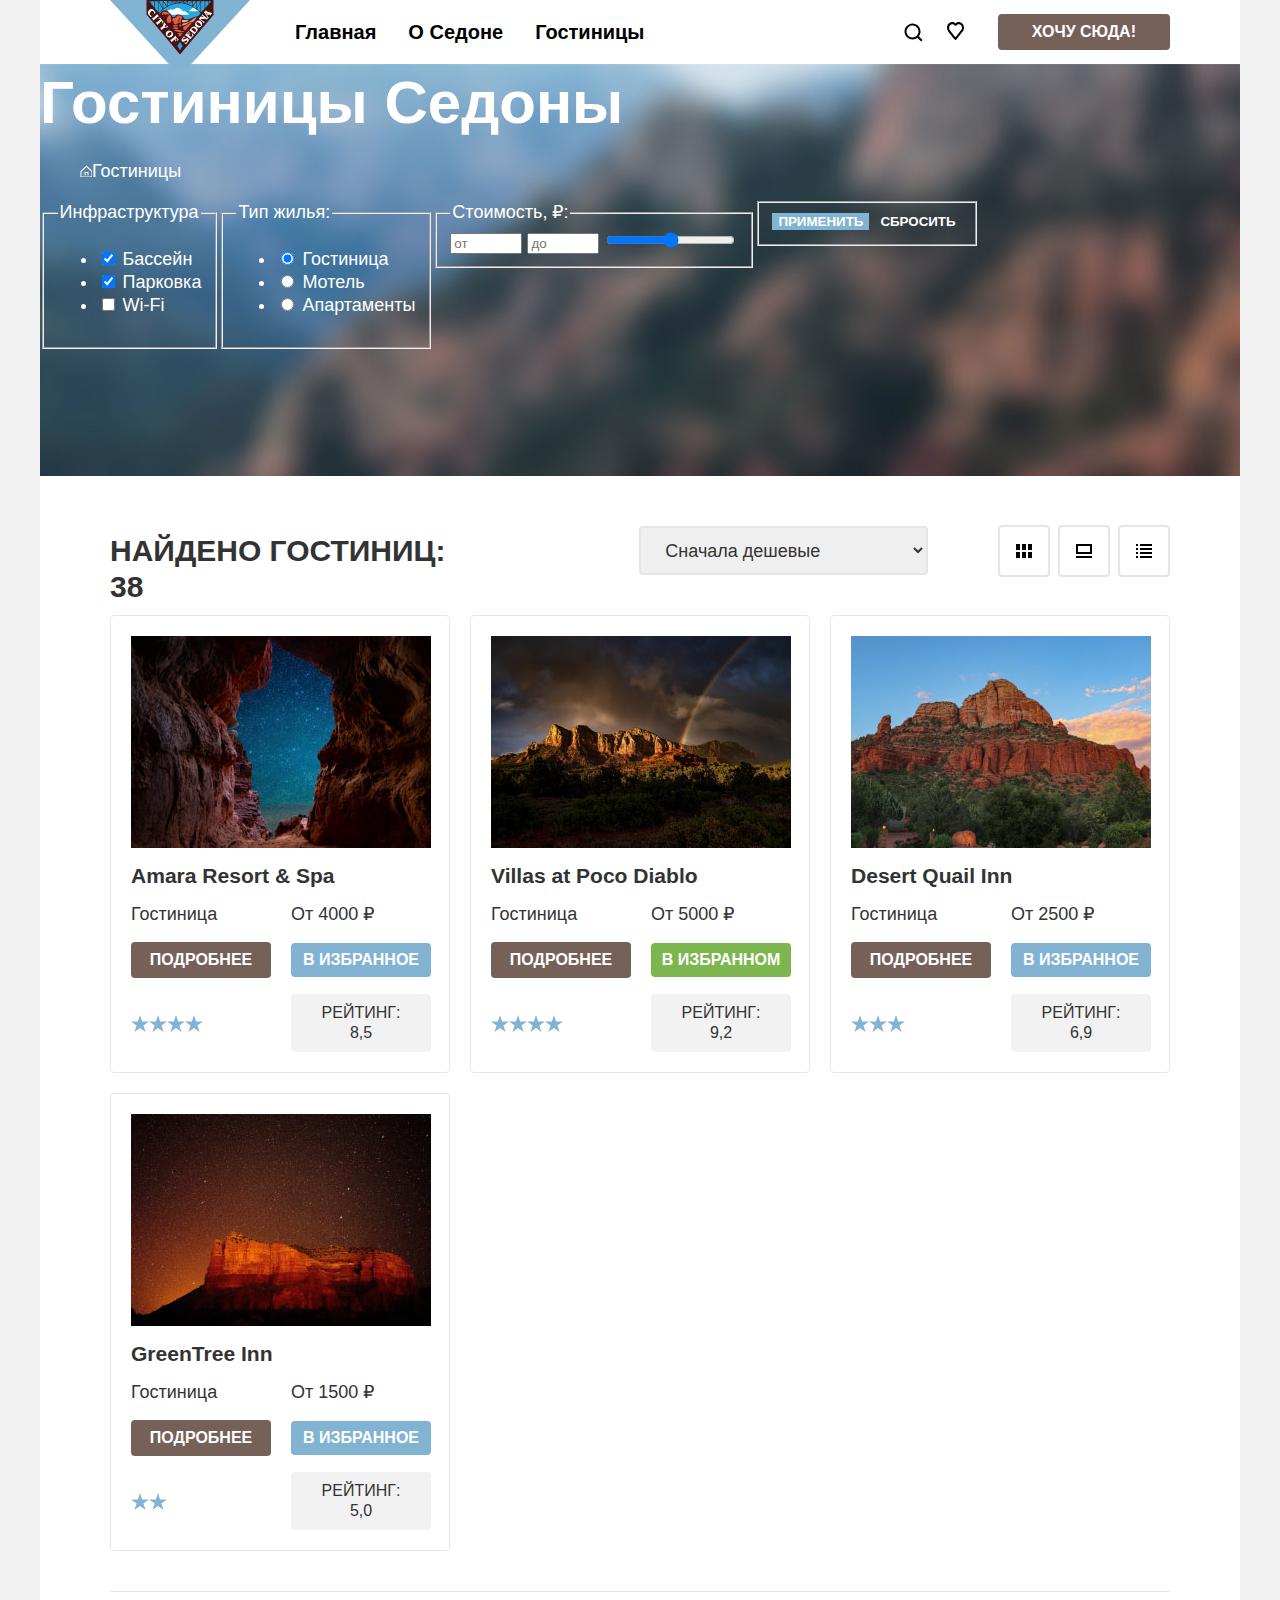
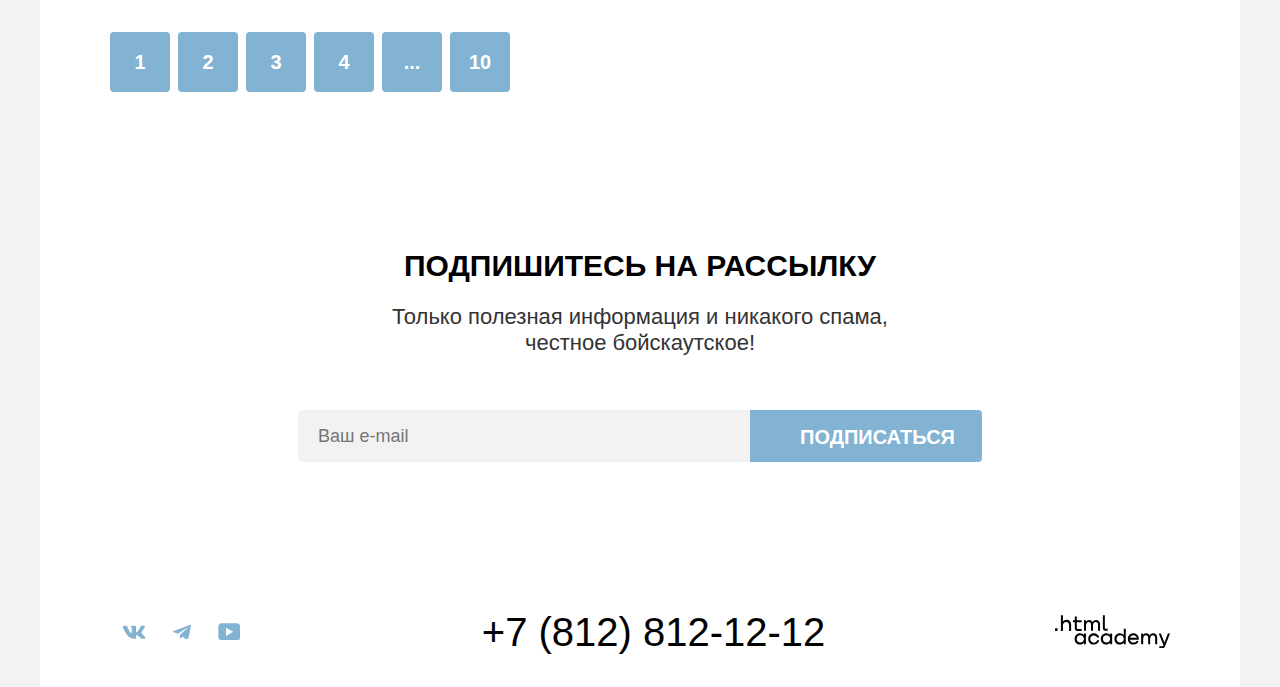
==== commit b3e64446: "Merge pull request #6 from KristinaGeleta/master" ====
--- a/catalog.html
+++ b/catalog.html
@@ -7,242 +7,279 @@
 </head>
 <body>
   <header class="page-header">
-    <nav class="navigation">
-      <div class="navigation-block">
-        <a class="navigation-link" href="index.html">
-          <img src="images/graphic/logo.svg" alt="Логотип." width="140" height="70">
-        </a>
-        <a class="navigation-link" href="index.html">Главная</a>
-        <a class="navigation-link" href="about.html">О Седоне</a>
-        <a class="navigation-link" href="#">Гостиницы</a>
-      </div>
-
-      <div class="navigation-user-block">
-        <a class="navigation-link" href="#">
-          <span class="visually-hidden">Поиск</span>
-        </a>
-        <a class="navigation-link" href="#">
-          <span class="visually-hidden">Избранное</span>
-        </a>
-        <button class="button navigation-button">Хочу сюда!</button>
-      </div>
+    <nav class="navigation ">
+          <a class="navigation-link-logo">
+            <img src="images/graphic/logo.svg" alt="Логотип." width="140" height="70">
+          </a>
+      <ul class="navigation-list">
+        <li class="navigation-item">
+          <a class="navigation-link" href="index.html">Главная</a>
+        </li>
+        <li class="navigation-item">
+          <a class="navigation-link" href="about.html">О Седоне</a>
+        </li>
+        <li class="navigation-item">
+          <a class="navigation-link navigation-link-current">Гостиницы</a>
+        </li>
+      </ul>
+
+      <ul class="navigation-user">
+        <li class="navigation-user-item">
+          <a class="navigation-user-link" href="#">
+            <span class="visually-hidden">Поиск</span>
+            <img src="images/graphic/search.svg" alt="Поиск" width="20"
+            height="20">
+          </a>
+        </li>
+        <li class="navigation-user-item">
+          <a class="navigation-user-link" href="#">
+            <span class="visually-hidden">Избранное</span>
+            <img src="images/graphic/heart.svg" alt="Избранное" width="17"
+            height="18">
+
+          </a>
+        </li>
+      </ul>
+      <a class="button navigation-button" href="#">Хочу сюда!</a>
     </nav>
   </header>
 
-  <main class="main-inner">
-    <div class="inner-header-container">
-
-      <header class="inner-header">
-        <h1 class="inner-header-title">Гостиницы Седоны</h1>
-        <ul class="breadcrumbs">
-          <li class="breadcrumbs-item">
-            <a class="breadcrumbs-link" href="index.html"><span class="visually-hidden">Главная</span>
-              <img src="images/graphic/home.svg" alt="Главная." width="12" height="12">
-            </a>
-          </li>
-          <li class="breadcrumbs-item">
-            <a class="breadcrumbs-link">Гостиницы</a>
+
+  <main class="main-inner main-container">
+    <div class="page-container">
+      <div class="inner-header-container">
+        <header class="inner-header">
+          <h1 class="inner-header-title">Гостиницы Седоны</h1>
+          <ul class="breadcrumbs">
+            <li class="breadcrumbs-item">
+              <a class="breadcrumbs-link" href="index.html"><span class="visually-hidden">Главная</span>
+                <img src="images/graphic/home.svg" alt="Главная." width="12" height="12">
+              </a>
+            </li>
+            <li class="breadcrumbs-item">
+              <a class="breadcrumbs-link">Гостиницы</a>
+            </li>
+          </ul>
+        </header>
+
+        <section class="filter-hotels">
+          <h2 class="visually-hidden">Список гостиниц с фильтрами</h2>
+          <form class="catalog-filter" action="https://echo.htmlacademy.ru/" method="get">
+
+            <fieldset class="catalog-filter-group">
+              <legend class="catalog-filter-title">Инфраструктура</legend>
+
+              <ul class="catalog-filter-list">
+                <li class="catalog-filter-item">
+                  <label class="control">
+                    <input class="control-input" type="checkbox" name="swimming-pool" checked>
+                    Бассейн
+                  </label>
+                </li>
+
+                <li class="catalog-filter-item">
+                  <label class="control">
+                    <input class="control-input" type="checkbox" name="parking" checked>
+                    Парковка
+                  </label>
+                </li>
+
+                <li class="catalog-filter-item">
+                  <label class="control">
+                    <input class="control-input" type="checkbox" name="wi-fi">
+                    Wi-Fi
+                  </label>
+                </li>
+              </ul>
+            </fieldset>
+
+            <fieldset class="catalog-filter-group">
+              <legend class="catalog-filter-title">Тип жилья:</legend>
+              <ul class="catalog-filter-list">
+                <li class="catalog-filter-item">
+                  <label class="control">
+                    <input class="control-input" type="radio" name="type-house" value="hotel" checked>
+                    Гостиница
+                  </label>
+                </li>
+                <li class="catalog-filter-item">
+                  <label class="control">
+                    <input class="control-input" type="radio" name="type-house" value="motel">
+                    Мотель
+                  </label>
+                </li>
+                <li class="catalog-filter-item">
+                  <label class="control">
+                    <input class="control-input" type="radio" name="type-house" value="apartments">
+                    Апартаменты
+                  </label>
+                </li>
+              </ul>
+            </fieldset>
+
+            <fieldset class="catalog-filter-group">
+              <legend class="catalog-filter-title">Стоимость, ₽:</legend>
+              <input type="number" min="0" max="9000" step="1" id="from" name="from" placeholder="от">
+              <input type="number" min="0" max="9000" step="1" id="to" name="to" placeholder="до">
+              <input type="range" id="price" name="price" min="0" max="9000" step="1">
+            </fieldset>
+            <fieldset class="catalog-filter-group">
+              <button class="button button-submit">Применить</button>
+              <button class="button button-reset">Сбросить</button>
+            </fieldset>
+          </form>
+        </section>
+      </div>
+
+      <div class="hotels-sedona">
+        <section class="hotel-catalog">
+          <h2 class="visually-hidden">Каталог</h2>
+          <div class="sorting">
+            <p class="sorting-resalt">Найдено гостиниц: <span class="sorting-resalt-number">38</span></p>
+            <select class="select-control" aria-label="Сортировка">
+              <option value="cheap">Сначала дешeвые</option>
+              <option value="expensive">Сначала дорогое</option>
+              <option value="popular">Сначала популярное</option>
+            </select>
+            <a href="#" class="button button-card"><span class="visually-hidden">Показать карточки</span>
+              <img src="images/graphic/View-cards.svg" alt="Показать карточки." width="16" height="14">
+            </a>
+            <a class="button button-card" href="#"><span class="visually-hidden">Показать слайдшоу</span>
+              <img src="images/graphic/View-presentation.svg" alt="Показать слайдшоу." width="16" height="14">
+            </a>
+            <a class="button button-card" href="#"><span class="visually-hidden">Показать список</span>
+              <img src="images/graphic/View-list.svg" alt="Показать список." width="16" height="14">
+            </a>
+          </div>
+        </section>
+
+        <div class="cards">
+          <section class="hotel-card">
+            <a class="hotel-card-link" href="#">
+              <img class="hotel-card-image" src="images/hotels/Amara Resort & Spa.jpg" alt="Гостиница Amara Resort & Spa. "width="300" height="212">
+            </a>
+            <a>
+              <h3 class="product-card-title">Amara Resort & Spa</h3>
+            </a>
+            <div class="content">
+              <p>Гостиница</p>
+              <span class="hotel-card-price">От 4000 ₽</span>
+              <a class="button button-hotel-link-more" href="#">Подробнее</a>
+              <button class="button button-add-favourites">В избранное</button>
+              <p class="hotels-stars hotels-stars-4"><span class="visually-hidden">4 звезд</span></p>
+              <p class="button button-hotel-rating">Рейтинг: <span class="hotel-rating-value">8,5</span></p>
+            </div>
+          </section>
+
+          <section class="hotel-card">
+            <a class="hotel-card-link" href="#">
+              <img class="hotel-card-image" src="images/hotels/Villas at Poco Diablo.jpg"
+                alt="Гостиница Villas at Poco Diablo." width="300" height="212">
+            </a>
+            <a>
+              <h3 class="product-card-title">Villas at Poco Diablo</h3>
+            </a>
+            <div class="content">
+              <p>Гостиница</p>
+              <span class="hotel-card-price">От 5000 ₽</span>
+              <a class="button button-hotel-link-more" href="#">Подробнее</a>
+              <button class="button button-add-favourites  button-add-favourites-green">В избранном</button>
+              <p class="hotels-stars hotels-stars-4"> <span class="visually-hidden">4 звезд</span></p>
+              <p class="button button-hotel-rating">Рейтинг: <span class="hotel-rating-value">9,2</span></p>
+            </div>
+          </section>
+
+          <section class="hotel-card">
+            <a class="hotel-card-link" href="#">
+              <img class="hotel-card-image" src="images/hotels/Desert Quail Inn.jpg" alt="Гостиница Desert Quail Inn."
+                width="300" height="212">
+            </a>
+            <a>
+              <h3 class="product-card-title">Desert Quail Inn</h3>
+            </a>
+            <div class="content">
+              <p>Гостиница</p>
+              <span class="hotel-card-price">От 2500 ₽</span>
+              <a class="button button-hotel-link-more" href="#">Подробнее</a>
+              <button class="button button-add-favourites">В избранное</button>
+              <p class="hotels-stars hotels-stars-3"><span class="visually-hidden">3 звезды</span></p>
+              <p class="button button-hotel-rating">Рейтинг: <span class="hotel-rating-value">6,9</span></p>
+            </div>
+          </section>
+
+          <section class="hotel-card">
+            <a class="hotel-card-link" href="#">
+              <img class="hotel-card-image" src="images/hotels/GreenTree Inn.jpg" alt="Гостиница GreenTree Inn."
+                width="300" height="212">
+            </a>
+            <a>
+              <h3 class="product-card-title">GreenTree Inn</h3>
+            </a>
+            <div class="content">
+              <p>Гостиница</p>
+              <span class="hotel-card-price">От 1500 ₽</span>
+              <a class="button button-hotel-link-more" href="#">Подробнее</a>
+              <button class="button button-add-favourites">В избранное</button>
+              <p class="hotels-stars hotels-stars-2"> <span class="visually-hidden">2 звезды</span></p>
+              <p class="button button-hotel-rating">Рейтинг: <span class="hotel-rating-value">5,0</span></p>
+            </div>
+          </section>
+        </div>
+      </div>
+
+      <section class="pagination">
+        <ul class="pagination-list">
+          <li class="pagination-item">
+            <a class="pagination-link pagination-current">1</a>
+          </li>
+          <li class="pagination-item">
+            <a class="pagination-link" href="#">2</a>
+          </li>
+          <li class="pagination-item">
+            <a class="pagination-link" href="#">3</a>
+          </li>
+          <li class="pagination-item">
+            <a class="pagination-link" href="#">4</a>
+          </li>
+          <li class="pagination-item">
+            <a class="pagination-link">...</a>
+          </li>
+          <li class="pagination-item">
+            <a class="pagination-link" href="#">10</a>
           </li>
         </ul>
-      </header>
-
-      <section class="catalog-hotels">
-        <h2 class="visually-hidden">Список гостиниц с фильтрами</h2>
-        <form class="catalog-filter" action="https://echo.htmlacademy.ru/" method="get">
-
-          <fieldset class="catalog-filter-group">
-            <legend class="catalog-filter-title">Инфраструктура</legend>
-
-            <ul class="catalog-filter-list">
-              <li class="catalog-filter-item">
-                <label class="control">
-                  <input class="control-input" type="checkbox" name="swimming-pool" checked>
-                  Бассейн
-                </label>
-              </li>
-
-              <li class="catalog-filter-item">
-                <label class="control">
-                  <input class="control-input" type="checkbox" name="parking" checked>
-                  Парковка
-                </label>
-              </li>
-
-              <li class="catalog-filter-item">
-                <label class="control">
-                  <input class="control-input" type="checkbox" name="wi-fi">
-                  Wi-Fi
-                </label>
-              </li>
-            </ul>
-          </fieldset>
-
-          <fieldset class="catalog-filter-group">
-            <legend class="catalog-filter-title">Тип жилья:</legend>
-            <ul class="catalog-filter-list">
-              <li class="catalog-filter-item">
-                <label class="control">
-                  <input class="control-input" type="radio" name="type-house" value="hotel" checked>
-                  Гостиница
-                </label>
-              </li>
-              <li class="catalog-filter-item">
-                <label class="control">
-                  <input class="control-input" type="radio" name="type-house" value="motel">
-                  Мотель
-                </label>
-              </li>
-              <li class="catalog-filter-item">
-                <label class="control">
-                  <input class="control-input" type="radio" name="type-house" value="apartments">
-                  Апартаменты
-                </label>
-              </li>
-            </ul>
-          </fieldset>
-
-          <fieldset class="catalog-filter-group">
-            <legend class="catalog-filter-title">Стоимость, ₽:</legend>
-            <input type="number" min="0" max="9000" step="1" id="from" name="from" placeholder="от">
-            <input type="number" min="0" max="9000" step="1" id="to" name="to" placeholder="до">
-            <input type="range" id="price" name="price" min="0" max="9000" step="1">
-            <button class="button button-submit">Применить</button>
-            <button class="button button-reset">Сбросить</button>
-          </fieldset>
+      </section>
+
+      <section class="subscribe subscribe-catalog">
+        <form class="subscribe-form subscribe-form-catalog" action="https://echo.htmlacademy.ru/" method="post">
+          <h2 class="subscribe-title">Подпишитесь на рассылку</h2>
+          <p class="subscribe-description">Только полезная информация и никакого спама,<br>честное бойскаутское!</p>
+          <div class="input-button">
+            <input class="subscribe-field" type="email" name="subscribe-email" id="subscribe-email"
+              placeholder="Ваш e-mail">
+            <button class="button button-subscribe" type="submit">Подписаться</button>
+          </div>
         </form>
       </section>
     </div>
-
-    <section class="hotel-catalog">
-      <h2 class="visually-hidden">Каталог</h2>
-      <div class="sorting">
-        <p class="sorting-resalt">Найдено гостиниц: <span class="sorting-resalt-number">38</span></p>
-        <select class="select-control" aria-label="Сортировка">
-          <option value="cheap">Сначала дешёвое</option>
-          <option value="expensive">Сначала дорогое</option>
-          <option value="popular">Сначала популярное</option>
-        </select>
-        <a href="#" class="button button-cards"><span class="visually-hidden">Показать карточки</span>
-          <img src="images/graphic/View-cards.svg" alt="Показать карточки." width="48" height="48">
+  </main>
+
+  <footer class="page-footer">
+    <div class="page-footer-container">
+      <div class="footer-contacts">
+        <a class="footer-contacts-link" href="https://vk.com/htmlacademy">
+          <img src="images/graphic/Vk.svg" alt="Вконтакте">
+          <span class="visually-hidden">Вконтаке</span>
         </a>
-        <a class="button button-slide" href="#"><span class="visually-hidden">Показать слайдшоу</span>
-          <img src="images/graphic/View-presentation.svg" alt="Показать слайдшоу." width="48" height="48">
+        <a class="footer-contacts-link" href="https://t.me/htmlacademy">
+          <img src="images/graphic/telegram.svg" alt="Телеграм">
+          <span class="visually-hidden">Телеграм</span>
         </a>
-        <a class="button button-list" href="#"><span class="visually-hidden">Показать список</span>
-          <img src="images/graphic/View-list.svg" alt="Показать список." width="48" height="48">
+        <a class="footer-contacts-link" href="https://www.youtube.com/user/htmlacademyru">
+          <img src="images/graphic/youtub.svg" alt="Ютуб">
+          <span class="visually-hidden">Ютуб</span>
         </a>
       </div>
-
-      <section class="hotel-card">
-        <a class="hotel-card-link" href="#">
-          <img class="hotel-card-image" src="images/hotels/Amara Resort & Spa.jpg" alt="Гостиница Amara Resort & Spa."
-            width="300" height="212">
-        </a>
-        <a>
-          <h3 class="product-card-title">Amara Resort & Spa</h3>
-        </a>
-        <p>Гостиница</p>
-        <p>От <b class="hotel-card-price">4000 ₽</b></p>
-        <a class="hotel-link-more" href="#">Подробнее</a>
-        <button class="button button-add-favourites">В избранное</button>
-        <p class="hotels-stars hotels-stars-4"><span class="visually-hidden">5 звезд</span></p>
-        <p class="button button-hotel-rating">Рейтинг: <span class="hotel-rating-value">8,5</span></p>
-      </section>
-
-      <section class="hotel-card">
-        <a class="hotel-card-link" href="#">
-          <img class="hotel-card-image" src="images/hotels/Villas at Poco Diablo.jpg"
-            alt="Гостиница Villas at Poco Diablo." width="300" height="212">
-        </a>
-        <a>
-          <h3 class="product-card-title">Villas at Poco Diablo</h3>
-        </a>
-        <p>Гостиница</p>
-        <p>От <b class="hotel-card-price">5000 ₽</b></p>
-        <a class="hotel-link-more" href="#">Подробнее</a>
-        <button class="button button-add-favourites-green">В избранном</button>
-        <p class="hotels-stars hotels-stars-4"> <span class="visually-hidden">5 звезд</span></p>
-        <p class="button button-hotel-rating">Рейтинг: <span class="hotel-rating-value">9,2</span></p>
-      </section>
-
-      <section class="hotel-card">
-        <a class="hotel-card-link" href="#">
-          <img class="hotel-card-image" src="images/hotels/Desert Quail Inn.jpg" alt="Гостиница Desert Quail Inn."
-            width="300" height="212">
-        </a>
-        <a>
-          <h3 class="product-card-title">Desert Quail Inn</h3>
-        </a>
-        <p>Гостиница</p>
-        <p>От <b class="hotel-card-price">2500 ₽</b></p>
-        <a class="hotel-link-more" href="#">Подробнее</a>
-        <button class="button button-add-favourites">В избранное</button>
-        <p class="hotels-stars hotels-stars-3"><span class="visually-hidden">3 звезды</span></p>
-        <p class="button button-hotel-rating">Рейтинг: <span class="hotel-rating-value">6,9</span></p>
-      </section>
-
-      <section class="hotel-card">
-        <a class="hotel-card-link" href="#">
-          <img class="hotel-card-image" src="images/hotels/GreenTree Inn.jpg" alt="Гостиница GreenTree Inn." width="300"
-            height="212">
-        </a>
-        <a>
-          <h3 class="product-card-title">GreenTree Inn</h3>
-        </a>
-        <p>Гостиница</p>
-        <p>От <b class="hotel-card-price">1500 ₽</b></p>
-        <a class="hotel-link-more" href="#">Подробнее</a>
-        <button class="button button-add-favourites">В избранное</button>
-        <p class="hotels-stars hotels-stars-2"> <span class="visually-hidden">2 звезды</span></p>
-        <p class="button button-hotel-rating">Рейтинг: <span class="hotel-rating-value">5,0</span></p>
-      </section>
-    </section>
-
-    <ul class="pagination">
-      <li class="pagination-item">
-        <a class="pagination-link pagination-current">1</a>
-      </li>
-      <li class="pagination-item">
-        <a class="pagination-link" href="#">2</a>
-      </li>
-      <li class="pagination-item">
-        <a class="pagination-link" href="#">3</a>
-      </li>
-      <li class="pagination-item">
-        <a class="pagination-link" href="#">4</a>
-      </li>
-      <li class="pagination-item">
-        <a class="pagination-link">...</a>
-      </li>
-      <li class="pagination-item">
-        <a class="pagination-link" href="#">10</a>
-      </li>
-    </ul>
-
-    <section class="subscribe subscribe-catalog">
-      <form class="subscribe-form" action="https://echo.htmlacademy.ru/" method="post">
-        <h2 class="subscribe-title">Подпишитесь на рассылку</h2>
-        <p class="subscribe-description">Только полезная информация и никакого спама, честное бойскаутское!</p>
-        <input class="subscribe-field" type="email" name="subscribe-email" id="subscribe-email"
-          placeholder="Ваш e-mail">
-        <button class="button button-subscribe" type="submit">Подписаться</button>
-      </form>
-    </section>
-  </main>
-
-  <footer class="page-footer">
-    <div class="footer-contacts">
-      <a class="footer-contacts-link" href="https://vk.com/htmlacademy">
-        <span class="visually-hidden">Вконтаке</span>
-      </a>
-      <a class="footer-contacts-link" href="https://t.me/htmlacademy">
-        <span class="visually-hidden">Телеграм</span>
-      </a>
-      <a class="footer-contacts-link" href="https://www.youtube.com/user/htmlacademyru">
-        <span class="visually-hidden">Ютуб</span>
-      </a>
-    </div>
-    <div>
       <a class="footer-contacts-phone" href="tel:78128121212">+7 (812) 812-12-12</a>
       <a class="footer-contacts-logo-link" href="https://htmlacademy.ru/">
         <img src="images/graphic/HTML Academy.svg" alt="Логотип htmlacademy." width="114.9" height="32.9">
--- a/styles/styles.css
+++ b/styles/styles.css
@@ -18,52 +18,118 @@
   height: 100%;
 }
 
-
 body {
-  margin: 0;
+  margin: 0 auto;
   display: flex;
   flex-direction: column;
   min-height: 100%;
   font-family: "PT Sans", sans-serif;
   font-size: 18px;
   line-height: 21px;
-  color: #000000;;
+  color: #000000;
   background-color: #F2F2F2;
 }
 
+.visually-hidden {
+  position: absolute;
+  width: 1px;
+  height: 1px;
+  margin: -1px;
+  padding: 0;
+  border: 0;
+  clip: rect(0 0 0 0);
+  overflow: hidden;
+}
+
 .page-header {
+  margin: 0 auto;
+  width: 1200px;
   color: #000000;
   background-color: #FFFFFF;
+
 }
 
 .navigation {
   display: flex;
-  width: 1060px;
-  margin: 0 auto;
+  height: 64px;
+  align-items: center;
+  padding-left: 70px;
+  padding-right: 70px;
+}
+
+.navigation-link-logo {
+  margin-right: 29px;
+  z-index: 1;
+  align-self: flex-start;
+}
+
+.navigation-link-logo-catalog {
+  z-index: 0;
+}
+
+.navigation-link-logo img {
+  display: block;
 }
 
 .navigation-list {
-  width: 507px;
-  margin: 0;
+  display: flex;
+  flex-wrap: wrap;
   padding: 0;
-}
-
+  margin: 0;
+  list-style-type: none;
+}
 .navigation-user {
-  max-width: 268px;
+  display: flex;
+  padding: 0;
+  margin: 0;
+  flex-wrap: wrap;
   margin-left: auto;
-}
+  margin-right: 22px;
+  list-style-type: none;
+}
+
+.navigation-user-item img {
+  vertical-align: top;
+}
+/* .circle {
+  width: 20px;
+  height: 20px;
+  background: green;
+
+  border-radius: 10px;
+  left: 20px;
+  top: 11px;
+
+} */
 
 
 .navigation-link {
+  display: block;
+  padding: 20px 16px;
   font-size: 20px;
   line-height: 24px;
   font-weight: 700;
   text-align: center;
   color: #000000;
   text-decoration: none;
-  align-items: center;
-}
-
+}
+
+.navigation-user-link {
+  display: block;
+  padding: 22px 12px;
+}
+
+.navigation-user .navigation-link {
+  min-width: 44px;
+  min-height: 64px;
+}
+
+.navigation-button {
+  font-size: 16px;
+line-height: 20px;
+  padding: 8px 34px;
+  border-radius: 4px;
+}
 
 .main-container {
   flex-grow: 1;
@@ -72,6 +138,10 @@
 .page-container {
   width: 1200px;
   margin: 0 auto;
+}
+
+h2, h1, h3, p, .pagination {
+  margin: 0;
 }
 
 .welcome {
@@ -79,86 +149,199 @@
   height: 485px;
   background-image: url(../images/graphic/divider.svg), url(../images/graphic/welcome.svg), url("../images/index-background.jpg");
   background-repeat: no-repeat;
-  background-position: bottom, center, center;
+  background-position: bottom, center 50px, center;
   background-size: 100% auto, 458px auto, 100% auto;
   background-color: #ccc;
 }
 
-
 .hero {
-background-color: #FFFFFF;
-}
-
+  background-color: #FFFFFF;
+  min-height: 213px;
+  display: flex;
+  flex-direction: column;
+  align-items: center;
+}
 .hero-title {
+  width: 620px;
+  margin-top: 69px;
+  margin-bottom: 25px;
   font-size: 30px;
   font-weight: 700;
   line-height: 36px;
   text-transform: uppercase;
+  text-align: center;
 }
 
 .hero-description {
+  font-weight: 400;
+  font-size: 22px;
+  line-height: 26px;
+  text-align: center;
+  margin: 0;
+  margin-bottom: 90px;
   color: #333333;
 }
 
 
-.features-container {
-  width: 400px;
+.excellence {
+  display: flex;
+}
+
+.excellence-title {
+  margin-top: 0;
+  margin-bottom: 62px;
+  text-align: center;
+  font-weight: 700;
+  line-height: 28px;
+  font-size: 24px;
+  color: #FFF;
+  text-transform: uppercase;
+}
+
+.excellence-item {
+  padding: 92px 85px 111px;
+  max-width: 400px;
+  max-height: 384px;
+  text-align: center;
+  list-style-type: none;
+  position: relative;
+}
+
+.excellence-description {
+  margin-bottom: 0;
+  text-align: center;
+  font-size: 18px;
+  font-weight: 400;
+  line-height: 21px;
+  color: #FFFFFF;
+}
+
+.advantages-list {
+  display: flex;
   margin: 0;
   padding: 0;
-}
-
-.features-list {
-  display: flex;
-  justify-content: space-between;
-  margin: 0;
-  padding: 0;
-  flex-direction: column;
-  align-items: flex-start;
-}
-
-.features-title {
+  list-style-type: none;
+
+}
+
+.advantages-title {
+  margin: 182px 85px 30px 85px;
+  width: 230px;
+  text-align: center;
+  font-weight: 700;
+  line-height: 28px;
   font-size: 24px;
+  color: #000;
+  text-transform: uppercase;
+}
+
+.advantages-title-first {
+  margin: 103px 112.5px 30px 112.5px;
+  width: 175px;
+  text-align: center;
+  font-weight: 700;
   line-height: 28px;
-  font-weight: 700;
-  text-align: center;
-  color: #FFFFFF;
-  text-transform: uppercase;
-}
-
-.features-item {
-  display: flex;
-  justify-content: space-between;
-  margin: 0;
-  padding: 0;
+  font-size: 24px;
+  color: #000;
+  text-transform: uppercase;
+  position: relative;
+}
+
+
+.advantages-title-first::after {
+  content: '';
+  width: 60px;
+  height: 2px;
+  background: rgba(0, 0, 0, 0.3);
+  position: absolute;
+  top: 86px;
+  left: 57px;
+  right: 85px;
+}
+
+
+.advantages-item {
+  max-width: 400px;
+  max-height: 384px;
   text-align: center;
   list-style-type: none;
-
-}
-
-.advantages-list {
-  display: flex;
-  justify-content: space-between;
-  margin: 0;
-  padding: 0;
-  text-align: center;
-  list-style-type: none;
-
-}
-
-.advantages-item {
-  width: 400px;
-}
-
-.advantages-item-light-blue,
-.features-item-light-blue {
-  width: 400px;
+  position: relative;
+}
+
+.advantages-house::before {
+  content: '';
+  width: 75px;
+  height: 72px;
+  position: absolute;
+  top: 80px;
+  left: 163.5px;
+  background-image: url(../images/graphic/house.svg);
+}
+
+.advantages-food::before {
+  content: '';
+  width: 74px;
+  height: 70px;
+  position: absolute;
+  top: 81px;
+  left: 163.5px;
+  background-image: url(../images/graphic/food.svg);
+}
+
+.advantages-souvenir::before {
+  content: '';
+  width: 64px;
+  height: 76px;
+  position: absolute;
+  top: 78px;
+  left: 168.5px;
+  background-image: url(../images/graphic/souvenirs.svg);
+}
+
+.excellence-title::after {
+  content: '';
+  width: 60px;
+  height: 2px;
+  background: rgba(255, 255, 255, 0.3);
+  position: absolute;
+  top: 178px;
+  left: 170px;
+}
+
+.advantages-description-first {
+  margin-top: 62px;
+  margin-right: 85px;
+  margin-bottom: 121px;
+  margin-left: 85px;
+  text-align: center;
+  font-size: 18px;
+  font-weight: 400;
+  line-height: 21px;
+  color: #333333;
+}
+
+.advantages-description {
+  width: 230px;
+  margin-top: 0;
+  margin-right: 85px;
+  margin-bottom: 81px;
+  margin-left: 85px;
+  text-align: center;
+  font-size: 18px;
+  font-weight: 400;
+  line-height: 21px;
+  color: #333333;
+}
+
+.excellence-item-blue-leftpic,
+.excellence-item-blue-rightpic {
+  background-color: #82B3D3;
+}
+
+
+.advantages-item-light-blue {
+  text-align: center;
   background-color: rgba(131, 179, 211, 0.12);
-}
-
- .features-item-medium-blue {
-  display: flex;
-  background-color: #E6F0F6;
-  width: 400px;
 }
 
 .advantages-item-white {
@@ -166,52 +349,15 @@
   background-color: #FFF;
 }
 
-.features-description {
-  text-align: center;
-  font-size: 18px;
-  font-weight: 400;
-  line-height: 21px;
-  color: #FFFFFF;
-}
-
-.features-item-blue-leftpic, .features-item-blue-rightpic {
-  background-color: #82B3D3;
-  }
-
-
-.features-title-black {
-  font-weight: 700;
-  line-height: 28px;
-  font-size: 24px;
-  color: #000000;
-  text-transform: uppercase;
-}
-
-.features-description-black, .advantages-description-black {
-  font-size: 18px;
-  font-weight: 400;
-  line-height: 21px;
-  color:#333333;
-}
-
-.advantages-title-black {
-  text-transform: uppercase;
-}
-
-
-/* .advantages-title-black::before {
-  content: '';
-  position: absolute;
-  left: -20px;
-  height: 72px;
-  width: 72px;
-  background-color: red;
-  background-image: url(../images/graphic/house.svg);
-} */
 
 .search-hotels {
+  display: flex;
+  flex-direction: column;
+  max-height: 406px;
+  text-align: center;
+  padding: 96px 304px;
+  align-items: center;
   background-color: #FFFFFF;
-  text-align: center;
 }
 
 .search-title {
@@ -224,69 +370,161 @@
 }
 
 .search-description {
+  margin-top: 20px;
+  margin-bottom: 54px;
   font-size: 22px;
   font-weight: 400;
   line-height: 26px;
-  color: #000000;
-  text-align: center;
+  color: #333333;
+  text-align: center;
+}
+
+.button-search {
+  padding: 8px 50px;
+  line-height: 36px;
+  font-size: 20px;
+  border-radius: 4px;
+}
+
+.subscribe {
+  background-image: url("../images/Subscribe.jpg");
+  background-color: #ccc;
+  background-position: top;
+  background-size: 100% auto;
+  text-align: center;
+  width: 1200px;
+  height: 414.86px;
+}
+
+.subscribe-form {
+  display: flex;
+  flex-direction: column;
+  justify-content: center;
+  width: 684px;
+  padding: 96px 258px 104px;
 }
 
 .subscribe-title {
+  margin: 0;
   font-size: 30px;
   font-weight: 700;
   line-height: 36px;
   color: #FFFFFF;
-  text-align: center;
   text-transform: uppercase;
 }
 
 .subscribe-description {
+  align-items: flex-start;
+  flex-wrap: nowrap;
+  margin-top: 20px;
+  margin-bottom: 54px;
   font-size: 22px;
   font-weight: 400;
   line-height: 26px;
   color: #FFFFFF;
-  text-align: center;
-}
-
-.subscribe {
-  background-image: url("../images/background-subscribe.jpg");
-  background-color: #ccc;
-  background-position: center;
-  background-size: 100% auto;
+}
+
+.subscribe-field {
+  width: 452px;
+  padding-top: 14px;
+  padding-bottom: 14px;
+  padding-left: 20px;
+  border-radius: 4px 0 0 4px;
+  border: none;
+  font-weight: 400;
+  font-size: 18px;
+  line-height: 23px;
+  font-family: inherit;
+  background: #F2F2F2;
+
+}
+
+.input-button {
+  display: flex;
+  justify-content: flex-start;
+  width: 684px;
+  height: 52px;
+}
+
+.button-subscribe {
+  font-size: 20px;
+  line-height: 38px;
+  width: 232px;
+  font-family: inherit;
+  padding: 8px 50px;
+  border-radius: 0 4px 4px 0;
+
 }
 
 .subscribe-catalog {
   background-image: none;
   background-color: #fff;
-}
-
-.subscribe-catalog .subscribe-title {
-  color: #000;
-}
-
-.subscribe-catalog .subscribe-description {
-  color: #000;
-}
-
-.subscribe-form {
-  text-align: center;
+  background-size: 100% auto;
+}
+
+.subscribe-title-catalog {
+  font-weight: 700;
+  font-size: 30px;
+  line-height: 36px;
+  text-transform: uppercase;
+}
+
+.subscribe-description-catalog {
+  text-align: center;
+  font-weight: 400;
+  font-size: 22px;
+  line-height: 26px
+}
+
+.footer-contacts {
+  display: flex;
+  justify-content: space-between;
+  flex-wrap: wrap;
+  align-items: center;
+  width: 142px;
+  margin: 45px 41.5px 35px 70px;
+}
+
+.footer-contacts-link:last-child {
+  margin-right: 0;
+}
+
+.footer-contacts-link {
+  display: flex;
+  padding: 0 12px;
+
 }
 
 .footer-contacts-phone {
   font-weight: 400;
   font-size: 40px;
   line-height: 40px;
+  margin-top: 45px;
+  margin-bottom: 35px;
   text-align: center;
   color: #000000;
   text-transform: uppercase;
   text-decoration: none;
 }
 
+.footer-contacts-logo-link {
+  margin: 48.5px 70px 38.5px 41.5px;
+  align-items: center;
+}
 
 .page-footer {
+  margin: 0 auto;
   background-color: #FFFFFF;
   color: #000000;
   text-decoration: none;
+  text-align: justify;
+}
+
+.page-footer-container {
+  display: flex;
+  justify-content: space-between;
+  width: 1200px;
+  height: 120px;
 }
 
 .page-footer a {
@@ -295,78 +533,191 @@
 }
 
 .button {
-  padding: 8px 34px;
   background-color: #756157;
   color: #FFF;
   font-weight: 700;
-  font-size: 16px;
-  line-height: 20px;
-  text-align: center;
-  text-transform: uppercase;
+  text-align: center;
+  text-transform: uppercase;
+  text-decoration: none;
   border: none;
-  border-radius: 4px;
   cursor: pointer;
-}
+  font-family: inherit;
+}
+
 
 /* CATALOG */
 
-body .main-inner {
+.main-inner {
   font-family: "PT Sans", sans-serif;
   font-size: 18px;
   line-height: 23px;
   text-align: left;
   color: #333333;
-  background-color: rgba(131, 179, 211, 0.12);
-}
-
+  background-color: #F2F2F2;
+}
 
 .inner-header-container {
+  flex-direction: column;
+  align-items: flex-start;
+  display: flex;
+  height: 412px;
   color: #FFF;
-  background-color:#ccc;
+  background-color: #ccc;
   background-position: center;
   background-repeat: no-repeat;
-  background-size: 100% auto;
+  background-size: cover;
   background-image: url(../images/catalog-bg.jpg);
   list-style-type: none;
 }
 
+.breadcrumbs {
+display: flex;
+flex-direction: row;
+list-style-type: none;
+}
+
 .inner-header-title {
   font-weight: 700;
   font-size: 60px;
   line-height: 78px;
 }
 
-.button-submit, .button-subscribe, .button-add-favourites  {
-  background-color: #82B3D3;
-}
-
-.button-reset {
-  background-color: transparent;
+.catalog-filter {
+  display: flex;
+  position: absolute;
+  height: 160px;
+  flex-direction: row;
+  justify-content: space-between;
+  align-items: flex-start;
+}
+
+/* .catalog-filter {
+  display: grid;
+  grid-template-columns: 150.43px 150.43px 288px 191px;
+  gap: 70px 32px;
+}
+
+.catalog-filter-group,
+.catalog-filter-list {
+  margin: 0;
+  list-style-type: none;
+  padding: 0;
+  border: none;
+} */
+
+
+.hotels-sedona {
+  background: #FFFFFF;
+  padding: 50px 70px 0;
 }
 
 .hotel-catalog {
   background-color: #FFF;
 }
 
+.sorting {
+  display: flex;
+  align-items: center;
+  width: 1060px;
+  height: 49px;
+  margin-bottom: 40px;
+}
+
 .sorting-resalt {
+  width: 342px;
+  height: 36px;
   font-weight: 700;
   font-size: 30px;
   line-height: 36px;
   text-transform: uppercase;
-}
-
-.hotel-link-more {
+  margin: 0;
+  margin-right: 192px;
+}
+
+.select-control{
+  width: 292px;
+  height: 49px;
+  padding: 12px 20px;
+  border: 2px solid #E5E5E5;
+  border-radius: 4px;
+  margin-right: 70px;
+  font-size: 18px;
+  color: #333333;
+  font-family: inherit;
+}
+
+.button-card {
+  display: flex;
+  align-items: center;
+  border: 2px solid #E5E5E5;
+  padding: 17px 16px;
+  background-color: white;
+  margin-right: 8px;
+  justify-content: flex-end;
+  border-radius: 4px;
+}
+
+.button-card:last-child {
+  margin-right: 0;
+}
+
+.cards {
+  display: grid;
+  grid-template-columns: 340px 340px 340px;
+  margin: 0;
+  padding: 0;
+  gap: 20px;
+  border-bottom: 1px solid #E6E6E6;
+  padding-bottom: 40px;
+}
+
+.hotel-card {
+  display: flex;
+  flex-direction: column;
+  padding: 20px;
+  padding-bottom: 0;
+  border: 1px solid #E6E6E6;
+  border-radius: 4px;
+}
+
+.product-card-title {
+  margin-top: 16px;
+  margin-bottom: 16px;
+}
+
+.hotel-card-image {
+display: block;
+}
+
+.content {
+  display: grid;
+  grid-template-columns: 140px 140px;
+  column-gap: 20px;
+  row-gap: 16px;
+  margin-bottom: 20px;
+  align-items: center;
+}
+
+.button-hotel-link-more {
   color: #FFF;
   font-weight: 700;
   font-size: 16px;
   line-height: 20px;
   text-decoration: none;
   text-transform: uppercase;
-  padding: 8px 50px;
   width: 140px;
-  height: 36px;
   background-color: #756157;
   border-radius: 4px;
+  padding-top: 8px;
+  padding-bottom: 8px;
+}
+
+.button-add-favourites {
+  font-weight: 700;
+  font-size: 16px;
+  border-radius: 4px;
+  padding: 8px 0 8px 0;
+  background-color: #82B3D3;
 }
 
 .button-add-favourites-green {
@@ -374,17 +725,59 @@
 }
 
 .button-hotel-rating {
-  position: absolute;
   color: #333333;
   background-color: #F2F2F2;
   border-radius: 4px;
-}
-
-.page-footer {
- text-align: justify;
+  font-weight: 400;
+  font-size: 16px;
+line-height: 20px;
+padding: 9px 22px;
+}
+
+.hotels-stars {
+  width: 72px;
+  height: 17px;
+  background-repeat: repeat-x;
+  background-image: url(../images/graphic/star.svg);
+  color: #83B3D3;
+}
+
+.hotels-stars-3 {
+  width: 54px;
+}
+
+.hotels-stars-2 {
+  width: 36px;
+}
+
+.subscribe-catalog {
+  background-image: none;
+}
+
+.subscribe-form-catalog .subscribe-title{
+color: #000;
+}
+
+.subscribe-form-catalog .subscribe-description {
+  color: #333333;
+}
+
+.pagination {
+  display: flex;
+  padding: 40px 70px 60px;
+  background-color: #FFF;
+}
+
+.pagination-list {
+  display: flex;
+  list-style-type: none;
+  margin: 0;
+  padding: 0;
 }
 
 .pagination-item {
+  display: flex;
+  justify-content: center;
   font-weight: 700;
   font-size: 20px;
   line-height: 36px;
@@ -393,19 +786,24 @@
   text-align: center;
   background-color: #82B3D3;
   border-radius: 4px;
-
+  margin-right: 8px;
+}
+
+.pagination-item:last-child {
+  margin-right: 0;
 }
 
 .pagination-link {
+  display: flex;
+  align-items: center;
   text-decoration: none;
-}
-
-.hotels-stars {
-  width: 140px;
-  height: 37px;
-  color: #83B3D3;
-  background-color: #ccc;
-  background-position: center;
-  background-repeat: repeat-x;
-  background-image: url(../images/graphic/star.svg);
-}
+  color: #FFF;
+}
+
+.button-submit, .button-subscribe {
+  background-color: #82B3D3;
+}
+
+.button-reset {
+  background-color: transparent;
+}
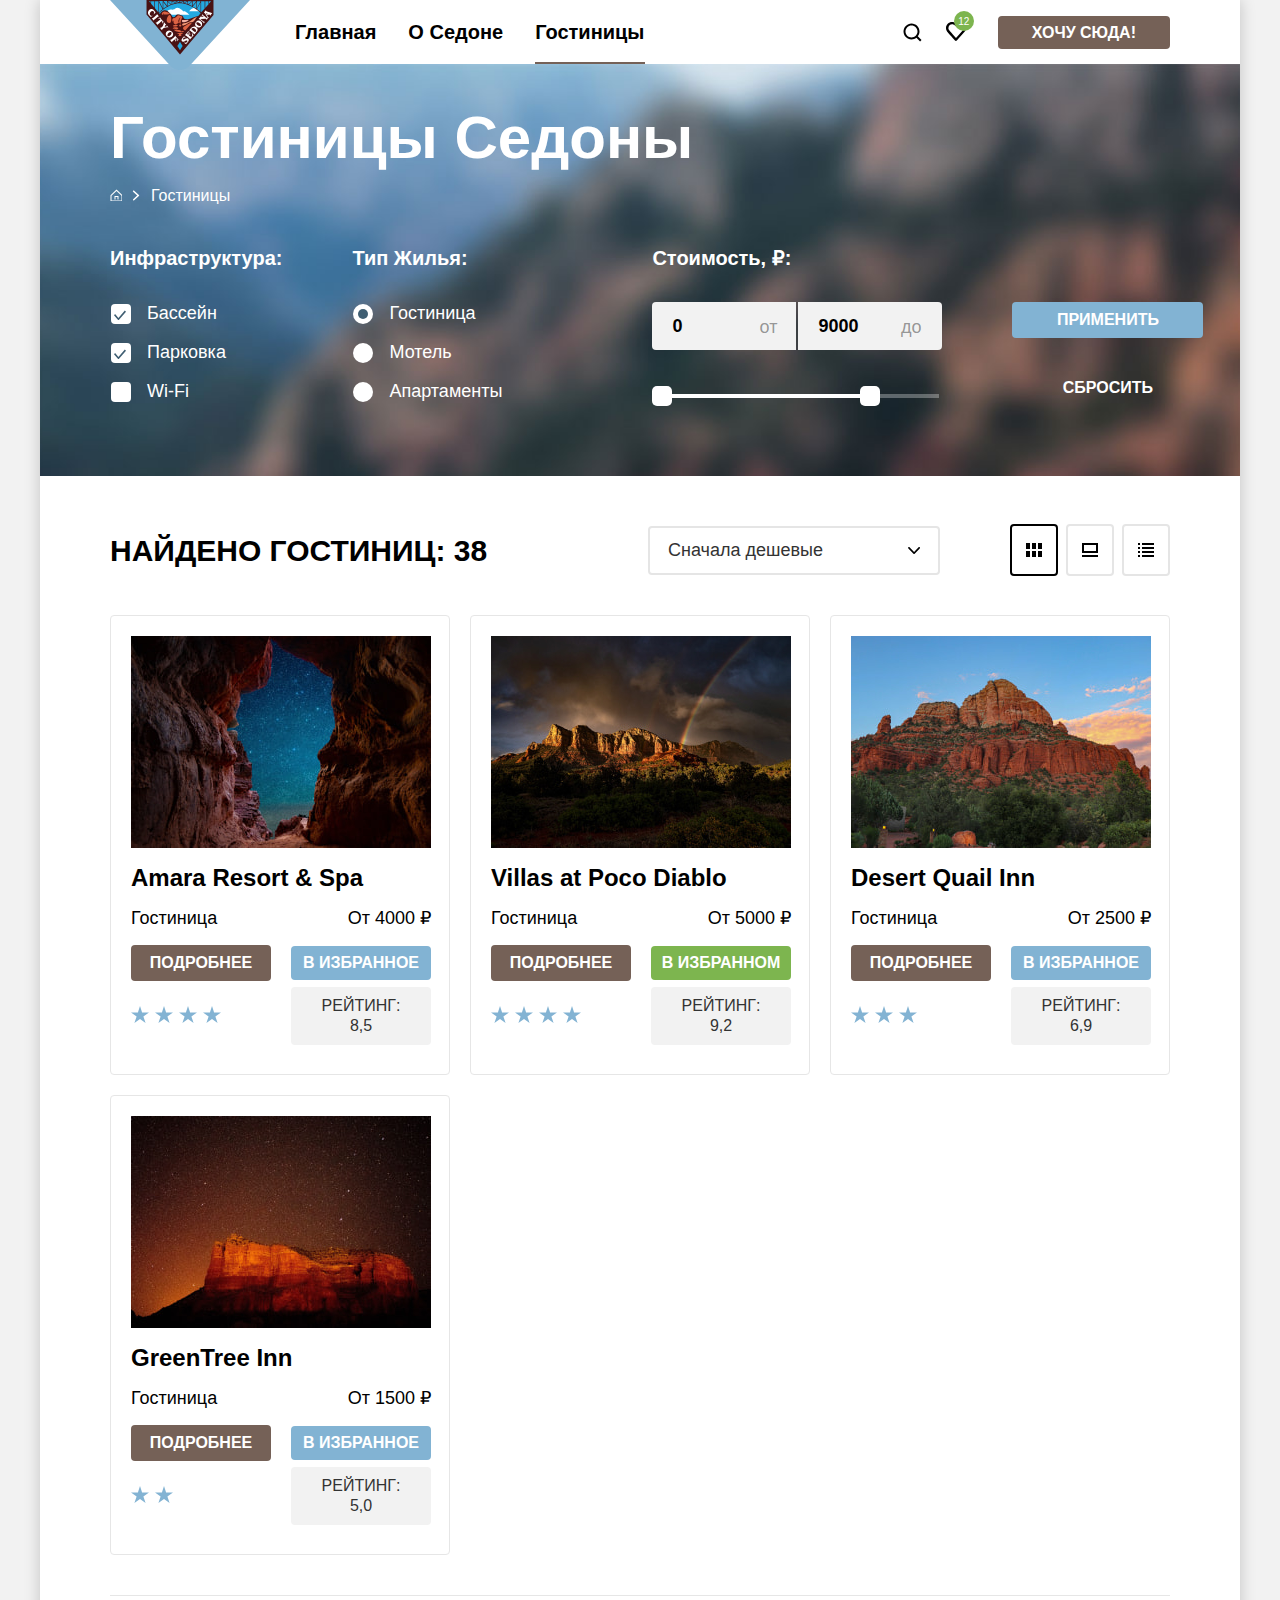
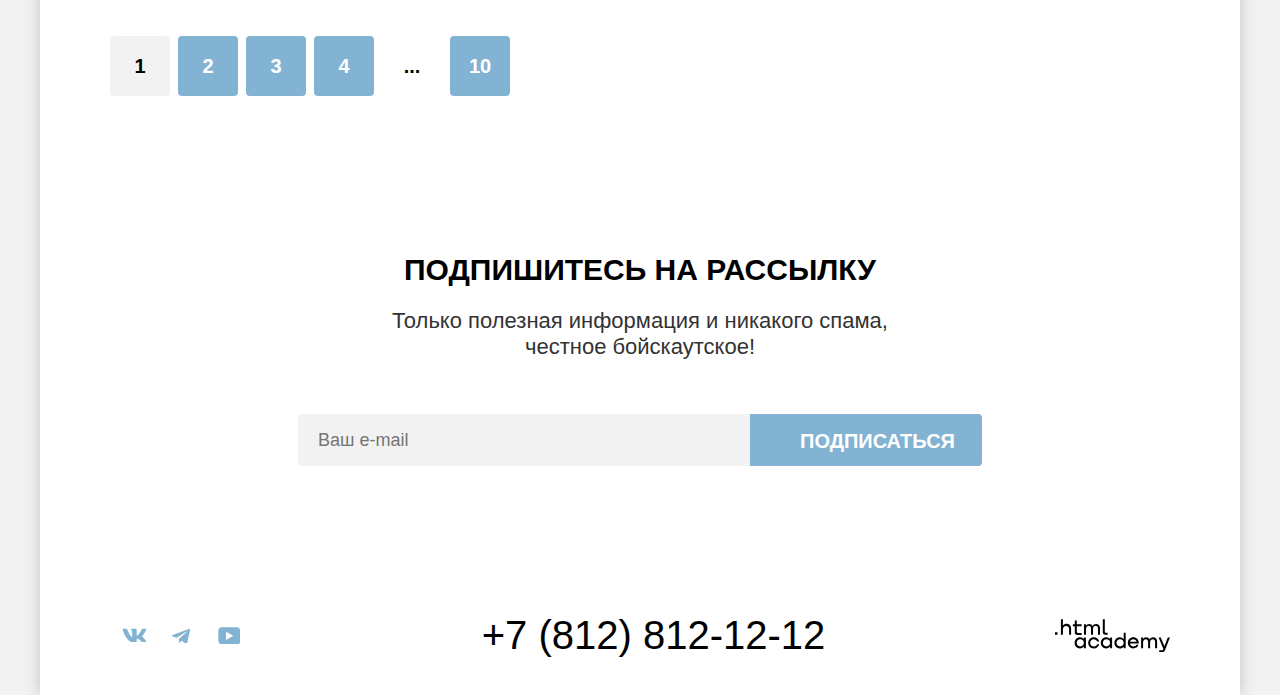
==== commit 5f9bedb4: "Защита личного проекта" ====
--- a/catalog.html
+++ b/catalog.html
@@ -4,287 +4,328 @@
   <meta charset="utf-8">
   <title>Каталог</title>
   <link rel="stylesheet" href="styles/styles.css">
+  <link rel="icon" href="images/favicon.ico" type="image/png">
 </head>
 <body>
-  <header class="page-header">
-    <nav class="navigation ">
-          <a class="navigation-link-logo">
-            <img src="images/graphic/logo.svg" alt="Логотип." width="140" height="70">
-          </a>
-      <ul class="navigation-list">
-        <li class="navigation-item">
-          <a class="navigation-link" href="index.html">Главная</a>
+  <div class="box">
+    <header class="page-header">
+      <nav class="navigation ">
+        <a class="navigation-link-logo" href="index.html">
+          <img src="images/graphic/logo.svg" alt="Логотип." width="140" height="70">
+        </a>
+        <ul class="navigation-list">
+          <li class="navigation-item">
+            <a class="navigation-link" href="index.html">Главная</a>
+          </li>
+          <li class="navigation-item">
+            <a class="navigation-link" href="about.html">О Седоне</a>
+          </li>
+          <li class="navigation-item">
+            <a class="navigation-link navigation-link-current">Гостиницы</a>
+          </li>
+        </ul>
+
+        <ul class="navigation-user">
+          <li class="navigation-user-item">
+            <a class="navigation-user-link" href="#">
+              <span class="visually-hidden">Поиск</span>
+              <svg class="navigation-user-icon" role="img" aria-hidden="true" focusable="false" width="20" height="20" viewBox="0 0 20 20" fill="currentColor" xmlns="http://www.w3.org/2000/svg">
+                <path fill-rule="evenodd" clip-rule="evenodd" d="m19.5 18.008-3.7-3.68c1-1.292 1.7-2.983 1.7-4.872 0-4.376-3.6-7.956-8-7.956s-8 3.68-8 8.055c0 4.376 3.6 7.956 8 7.956 1.8 0 3.5-.597 4.9-1.69l3.7 3.679 1.4-1.492Zm-10-2.486c-3.3 0-6-2.685-6-5.967 0-3.282 2.7-5.967 6-5.967s6 2.685 6 5.967c0 3.282-2.7 5.967-6 5.967Z"/>
+              </svg>
+            </a>
+          </li>
+          <li class="navigation-user-item">
+            <a class="navigation-user-link favorites" href="#">
+              <span class="visually-hidden">Избранное</span>
+              <svg class="navigation-user-icon" role="img" aria-hidden="true" focusable="false" width="20" height="20" viewBox="0 0 18 18" fill="currentColor" xmlns="http://www.w3.org/2000/svg">
+                <path fill-rule="evenodd" clip-rule="evenodd" d="M8.9 17c-.3 0-.6-.1-.8-.4-5.4-6.1-6.7-7.5-7-7.9C.4 7.8 0 6.6 0 5.4 0 2.4 2.4 0 5.5 0 6.8 0 8 .5 9 1.3 10 .5 11.3 0 12.5 0c3 0 5.5 2.4 5.5 5.4 0 1.3-.5 2.5-1.3 3.4l-7 7.9c-.2.2-.4.3-.8.3Zm-6-9.5c.3.4 3.5 4 6.1 6.9l6.2-7c.5-.5.7-1.2.7-2 0-1.8-1.5-3.3-3.3-3.3-1 0-2 .5-2.7 1.3-.3.3-.6.4-.9.4-.3 0-.6-.2-.8-.4-.7-.8-1.7-1.3-2.7-1.3-1.8 0-3.3 1.5-3.3 3.3-.1.9.3 1.6.7 2.1-.1 0-.1 0 0 0Z"/>
+              </svg>
+            </a>
+          </li>
+          <li class="navigation-user-item">
+          <a class="button navigation-button" href="#">Хочу сюда!</a>
         </li>
-        <li class="navigation-item">
-          <a class="navigation-link" href="about.html">О Седоне</a>
-        </li>
-        <li class="navigation-item">
-          <a class="navigation-link navigation-link-current">Гостиницы</a>
-        </li>
-      </ul>
-
-      <ul class="navigation-user">
-        <li class="navigation-user-item">
-          <a class="navigation-user-link" href="#">
-            <span class="visually-hidden">Поиск</span>
-            <img src="images/graphic/search.svg" alt="Поиск" width="20"
-            height="20">
-          </a>
-        </li>
-        <li class="navigation-user-item">
-          <a class="navigation-user-link" href="#">
-            <span class="visually-hidden">Избранное</span>
-            <img src="images/graphic/heart.svg" alt="Избранное" width="17"
-            height="18">
-
-          </a>
-        </li>
-      </ul>
-      <a class="button navigation-button" href="#">Хочу сюда!</a>
-    </nav>
-  </header>
-
-
-  <main class="main-inner main-container">
-    <div class="page-container">
-      <div class="inner-header-container">
-        <header class="inner-header">
-          <h1 class="inner-header-title">Гостиницы Седоны</h1>
+        </ul>
+      </nav>
+    </header>
+
+
+    <main class="main-inner">
+      <div class="page-container">
+        <section class="filter-catalog">
+          <h1 class="filter-catalog-title">Гостиницы Седоны</h1>
           <ul class="breadcrumbs">
             <li class="breadcrumbs-item">
-              <a class="breadcrumbs-link" href="index.html"><span class="visually-hidden">Главная</span>
-                <img src="images/graphic/home.svg" alt="Главная." width="12" height="12">
+              <span class="visually-hidden">Вернуться на главную</span>
+              <a class="breadcrumbs-link" href="index.html">
+                <svg class="breadcrumbs-icon" role="img" aria-hidden="true" focusable="false" width="12" height="12" viewBox="0 0 12 12" fill="currentColor" xmlns="http://www.w3.org/2000/svg">
+                  <path fill-rule="evenodd" clip-rule="evenodd" d="m6.5.5-6 5.8v6.2h12V6.3L6.5.5Zm5 11h-10V6.7l5-4.8 5 4.8v4.8Z" />
+                  <path fill-rule="evenodd" clip-rule="evenodd" d="M4.5 10.5h1V8h2v2.5h1V7h-4v3.5Z"/>
+                </svg>
               </a>
             </li>
             <li class="breadcrumbs-item">
-              <a class="breadcrumbs-link">Гостиницы</a>
+              <a class="breadcrumbs-link breadcrumbs-link-non-active">Гостиницы</a>
             </li>
           </ul>
-        </header>
-
-        <section class="filter-hotels">
-          <h2 class="visually-hidden">Список гостиниц с фильтрами</h2>
-          <form class="catalog-filter" action="https://echo.htmlacademy.ru/" method="get">
-
-            <fieldset class="catalog-filter-group">
-              <legend class="catalog-filter-title">Инфраструктура</legend>
-
-              <ul class="catalog-filter-list">
-                <li class="catalog-filter-item">
-                  <label class="control">
-                    <input class="control-input" type="checkbox" name="swimming-pool" checked>
-                    Бассейн
-                  </label>
-                </li>
-
-                <li class="catalog-filter-item">
-                  <label class="control">
-                    <input class="control-input" type="checkbox" name="parking" checked>
-                    Парковка
-                  </label>
-                </li>
-
-                <li class="catalog-filter-item">
-                  <label class="control">
-                    <input class="control-input" type="checkbox" name="wi-fi">
-                    Wi-Fi
-                  </label>
-                </li>
-              </ul>
-            </fieldset>
-
-            <fieldset class="catalog-filter-group">
-              <legend class="catalog-filter-title">Тип жилья:</legend>
-              <ul class="catalog-filter-list">
-                <li class="catalog-filter-item">
-                  <label class="control">
-                    <input class="control-input" type="radio" name="type-house" value="hotel" checked>
-                    Гостиница
-                  </label>
-                </li>
-                <li class="catalog-filter-item">
-                  <label class="control">
-                    <input class="control-input" type="radio" name="type-house" value="motel">
-                    Мотель
-                  </label>
-                </li>
-                <li class="catalog-filter-item">
-                  <label class="control">
-                    <input class="control-input" type="radio" name="type-house" value="apartments">
-                    Апартаменты
-                  </label>
-                </li>
-              </ul>
-            </fieldset>
-
-            <fieldset class="catalog-filter-group">
-              <legend class="catalog-filter-title">Стоимость, ₽:</legend>
-              <input type="number" min="0" max="9000" step="1" id="from" name="from" placeholder="от">
-              <input type="number" min="0" max="9000" step="1" id="to" name="to" placeholder="до">
-              <input type="range" id="price" name="price" min="0" max="9000" step="1">
-            </fieldset>
-            <fieldset class="catalog-filter-group">
-              <button class="button button-submit">Применить</button>
-              <button class="button button-reset">Сбросить</button>
-            </fieldset>
-          </form>
+
+          <div class="filter-hotels">
+            <h2 class="visually-hidden">Список гостиниц с фильтрами</h2>
+            <form class="catalog-filter" action="https://echo.htmlacademy.ru/" method="get">
+              <div class="catalog-filter-left">
+                <fieldset class="catalog-filter-group">
+                  <legend class="catalog-filter-title">Инфраструктура:</legend>
+
+                  <ul class="catalog-filter-list">
+                    <li class="catalog-filter-item">
+                      <label class="control">
+                        <input  class="visually-hidden control-input" type="checkbox" name="swimming-pool" checked>
+                        <span class="control-mark"></span>
+                        <span class="control-label">Бассейн</span>
+                      </label>
+                    </li>
+
+                    <li class="catalog-filter-item">
+                      <label class="control">
+                        <input class="visually-hidden control-input" type="checkbox" name="parking" checked>
+                        <span class="control-mark"></span>
+                        <span class="control-label">Парковка</span>
+                      </label>
+                    </li>
+
+                    <li class="catalog-filter-item">
+                      <label class="control">
+                        <input class="visually-hidden control-input" type="checkbox" name="wi-fi">
+                        <span class="control-mark"></span>
+                        <span class="control-label">Wi-Fi</span>
+                      </label>
+                    </li>
+                  </ul>
+                </fieldset>
+
+                <fieldset class="catalog-filter-group">
+                  <legend class="catalog-filter-title">Тип Жилья:</legend>
+                  <ul class="catalog-filter-list">
+                    <li class="catalog-filter-item">
+                      <label class="control">
+                        <input class="visually-hidden control-input" type="radio" name="type-house" value="hotel" checked>
+                        <span class="control-mark"></span>
+                        <span class="control-label">Гостиница</span>
+                      </label>
+                    </li>
+
+                    <li class="catalog-filter-item">
+                      <label class="control">
+                        <input class="visually-hidden control-input" type="radio" name="type-house" value="motel">
+                        <span class="control-mark"></span>
+                        <span class="control-label">Мотель</span>
+                      </label>
+                    </li>
+
+                    <li class="catalog-filter-item">
+                      <label class="control">
+                        <input class="visually-hidden control-input" type="radio" name="type-house" value="apartments">
+                        <span class="control-mark"></span>
+                        <span class="control-label">Апартаменты</span>
+                      </label>
+                    </li>
+                  </ul>
+                </fieldset>
+              </div>
+
+              <div class="catalog-filter-right">
+                <fieldset class="catalog-filter-group">
+                  <legend class="catalog-filter-title">Стоимость, ₽:</legend>
+
+                    <div class="range-wrapper-inputs">
+                      <label class="catalog-filter-label">
+                        <input class="range-input range-input-min" value="0" type="number" name="min-price">
+                        <span class="range-placeholder">от</span>
+                      </label>
+                      <label class="catalog-filter-label">
+                        <input class="range-input range-input-max" value="9000" type="number" name="max-price">
+                        <span class="range-placeholder">до</span>
+                      </label>
+                    </div>
+
+                    <div class="range-scale">
+                      <div class="range-bar">
+                        <button class="range-toggle" type="button">
+                          <span class="visually-hidden">Изменить минимальную цену.</span>
+                        </button>
+                        <button class="range-toggle toggle-max" type="button">
+                          <span class="visually-hidden">Изменить максимальную цену.</span>
+                        </button>
+                      </div>
+                    </div>
+                </fieldset>
+
+                <fieldset class="catalog-filter-group">
+                  <legend class="visually-hidden">Кнопки</legend>
+                  <div class="filter-button">
+                    <button class="button button-submit" type="submit">Применить</button>
+                    <button class="button button-reset" type="reset">Сбросить</button>
+                  </div>
+                </fieldset>
+              </div>
+            </form>
+          </div>
         </section>
-      </div>
-
-      <div class="hotels-sedona">
-        <section class="hotel-catalog">
-          <h2 class="visually-hidden">Каталог</h2>
+
+        <section class="hotels-sedona">
           <div class="sorting">
+            <h2 class="visually-hidden">Каталог</h2>
             <p class="sorting-resalt">Найдено гостиниц: <span class="sorting-resalt-number">38</span></p>
             <select class="select-control" aria-label="Сортировка">
               <option value="cheap">Сначала дешeвые</option>
               <option value="expensive">Сначала дорогое</option>
               <option value="popular">Сначала популярное</option>
             </select>
-            <a href="#" class="button button-card"><span class="visually-hidden">Показать карточки</span>
-              <img src="images/graphic/View-cards.svg" alt="Показать карточки." width="16" height="14">
-            </a>
-            <a class="button button-card" href="#"><span class="visually-hidden">Показать слайдшоу</span>
-              <img src="images/graphic/View-presentation.svg" alt="Показать слайдшоу." width="16" height="14">
-            </a>
-            <a class="button button-card" href="#"><span class="visually-hidden">Показать список</span>
-              <img src="images/graphic/View-list.svg" alt="Показать список." width="16" height="14">
-            </a>
+            <div class="view">
+              <a class="button button-card button-card-current view-cards">
+                <span class="visually-hidden">Показать карточки</span>
+              </a>
+              <a class="button button-card view-presentation" href="#">
+                <span class="visually-hidden">Показать слайдшоу</span>
+              </a>
+              <a class="button button-card view-list" href="#">
+                <span class="visually-hidden">Показать список</span>
+              </a>
+            </div>
           </div>
+
+          <div class="cards">
+            <ul>
+              <li class="hotel-card">
+                <a class="hotel-card-link" href="#">
+                  <img class="hotel-card-image" src="images/hotels/Amara-Resort-&-Spa.jpg" alt="Гостиница Amara Resort & Spa." width="300" height="212">
+                  <h3 class="product-card-title">Amara Resort & Spa</h3>
+                </a>
+                <div class="content">
+                  <p>Гостиница</p>
+                  <span class="hotel-card-price">От 4000 ₽</span>
+                  <a class="button button-hotel-link-more" href="#">Подробнее</a>
+                  <button class="button button-add-favourites" type="button">В избранное</button>
+                  <p class="hotels-stars hotels-stars-4"><span class="visually-hidden">4 звезды</span></p>
+                  <p class="button button-hotel-rating">Рейтинг: <span class="hotel-rating-value">8,5</span></p>
+                </div>
+              </li>
+
+              <li class="hotel-card">
+                <a class="hotel-card-link" href="#">
+                  <img class="hotel-card-image" src="images/hotels/Villas-at-Poco-Diablo.jpg" alt="Гостиница Villas at Poco Diablo." width="300" height="212">
+                  <h3 class="product-card-title">Villas at Poco Diablo</h3>
+                </a>
+                <div class="content">
+                  <p>Гостиница</p>
+                  <span class="hotel-card-price">От 5000 ₽</span>
+                  <a class="button button-hotel-link-more" href="#">Подробнее</a>
+                  <button class="button button-add-favourites  button-add-favourites-green" type="button">В избранном</button>
+                  <p class="hotels-stars hotels-stars-4"><span class="visually-hidden">4 звезды</span></p>
+                  <p class="button button-hotel-rating">Рейтинг: <span class="hotel-rating-value">9,2</span></p>
+                </div>
+              </li>
+
+              <li class="hotel-card">
+                <a class="hotel-card-link" href="#">
+                  <img class="hotel-card-image" src="images/hotels/Desert-Quail-Inn.jpg" alt="Гостиница Desert Quail Inn." width="300" height="212">
+                  <h3 class="product-card-title">Desert Quail Inn</h3>
+                </a>
+                <div class="content">
+                  <p>Гостиница</p>
+                  <span class="hotel-card-price">От 2500 ₽</span>
+                  <a class="button button-hotel-link-more" href="#">Подробнее</a>
+                  <button class="button button-add-favourites" type="button">В избранное</button>
+                  <p class="hotels-stars hotels-stars-3"><span class="visually-hidden">3 звезды</span></p>
+                  <p class="button button-hotel-rating">Рейтинг: <span class="hotel-rating-value">6,9</span></p>
+                </div>
+              </li>
+
+              <li class="hotel-card">
+                <a class="hotel-card-link" href="#">
+                  <img class="hotel-card-image" src="images/hotels/GreenTree-Inn.jpg" alt="Гостиница GreenTree Inn." width="300" height="212">
+                  <h3 class="product-card-title">GreenTree Inn</h3>
+                </a>
+                <div class="content">
+                  <p>Гостиница</p>
+                  <span class="hotel-card-price">От 1500 ₽</span>
+                  <a class="button button-hotel-link-more" href="#">Подробнее</a>
+                  <button class="button button-add-favourites" type="button">В избранное</button>
+                  <p class="hotels-stars hotels-stars-2"><span class="visually-hidden">2 звезды</span></p>
+                  <p class="button button-hotel-rating">Рейтинг: <span class="hotel-rating-value">5,0</span></p>
+                </div>
+              </li>
+            </ul>
+          </div>
+
+          <nav class="pagination">
+            <ul class="pagination-list">
+              <li class="pagination-item">
+                <a class="pagination-link pagination-current">1</a>
+              </li>
+              <li class="pagination-item">
+                <a class="pagination-link" href="#">2</a>
+              </li>
+              <li class="pagination-item">
+                <a class="pagination-link" href="#">3</a>
+              </li>
+              <li class="pagination-item">
+                <a class="pagination-link" href="#">4</a>
+              </li>
+              <li class="pagination-item">
+                <a class="pagination-link pagination-clear">...</a>
+              </li>
+              <li class="pagination-item">
+                <a class="pagination-link" href="#">10</a>
+              </li>
+            </ul>
+          </nav>
         </section>
 
-        <div class="cards">
-          <section class="hotel-card">
-            <a class="hotel-card-link" href="#">
-              <img class="hotel-card-image" src="images/hotels/Amara Resort & Spa.jpg" alt="Гостиница Amara Resort & Spa. "width="300" height="212">
-            </a>
-            <a>
-              <h3 class="product-card-title">Amara Resort & Spa</h3>
-            </a>
-            <div class="content">
-              <p>Гостиница</p>
-              <span class="hotel-card-price">От 4000 ₽</span>
-              <a class="button button-hotel-link-more" href="#">Подробнее</a>
-              <button class="button button-add-favourites">В избранное</button>
-              <p class="hotels-stars hotels-stars-4"><span class="visually-hidden">4 звезд</span></p>
-              <p class="button button-hotel-rating">Рейтинг: <span class="hotel-rating-value">8,5</span></p>
+        <section class="subscribe subscribe-catalog">
+          <form class="subscribe-form subscribe-form-catalog" action="https://echo.htmlacademy.ru/" method="post">
+            <h2 class="subscribe-title">Подпишитесь на рассылку</h2>
+            <p class="subscribe-description">Только полезная информация и никакого спама,<br>честное бойскаутское!</p>
+            <div class="input-button">
+              <label class="visually-hidden" for="subscribe-email">Email</label>
+              <input class="subscribe-field" type="email" name="subscribe-email" id="subscribe-email" placeholder="Ваш e-mail">
+              <button class="button button-subscribe" type="submit">Подписаться</button>
             </div>
-          </section>
-
-          <section class="hotel-card">
-            <a class="hotel-card-link" href="#">
-              <img class="hotel-card-image" src="images/hotels/Villas at Poco Diablo.jpg"
-                alt="Гостиница Villas at Poco Diablo." width="300" height="212">
-            </a>
-            <a>
-              <h3 class="product-card-title">Villas at Poco Diablo</h3>
-            </a>
-            <div class="content">
-              <p>Гостиница</p>
-              <span class="hotel-card-price">От 5000 ₽</span>
-              <a class="button button-hotel-link-more" href="#">Подробнее</a>
-              <button class="button button-add-favourites  button-add-favourites-green">В избранном</button>
-              <p class="hotels-stars hotels-stars-4"> <span class="visually-hidden">4 звезд</span></p>
-              <p class="button button-hotel-rating">Рейтинг: <span class="hotel-rating-value">9,2</span></p>
-            </div>
-          </section>
-
-          <section class="hotel-card">
-            <a class="hotel-card-link" href="#">
-              <img class="hotel-card-image" src="images/hotels/Desert Quail Inn.jpg" alt="Гостиница Desert Quail Inn."
-                width="300" height="212">
-            </a>
-            <a>
-              <h3 class="product-card-title">Desert Quail Inn</h3>
-            </a>
-            <div class="content">
-              <p>Гостиница</p>
-              <span class="hotel-card-price">От 2500 ₽</span>
-              <a class="button button-hotel-link-more" href="#">Подробнее</a>
-              <button class="button button-add-favourites">В избранное</button>
-              <p class="hotels-stars hotels-stars-3"><span class="visually-hidden">3 звезды</span></p>
-              <p class="button button-hotel-rating">Рейтинг: <span class="hotel-rating-value">6,9</span></p>
-            </div>
-          </section>
-
-          <section class="hotel-card">
-            <a class="hotel-card-link" href="#">
-              <img class="hotel-card-image" src="images/hotels/GreenTree Inn.jpg" alt="Гостиница GreenTree Inn."
-                width="300" height="212">
-            </a>
-            <a>
-              <h3 class="product-card-title">GreenTree Inn</h3>
-            </a>
-            <div class="content">
-              <p>Гостиница</p>
-              <span class="hotel-card-price">От 1500 ₽</span>
-              <a class="button button-hotel-link-more" href="#">Подробнее</a>
-              <button class="button button-add-favourites">В избранное</button>
-              <p class="hotels-stars hotels-stars-2"> <span class="visually-hidden">2 звезды</span></p>
-              <p class="button button-hotel-rating">Рейтинг: <span class="hotel-rating-value">5,0</span></p>
-            </div>
-          </section>
+          </form>
+        </section>
+      </div>
+    </main>
+
+    <footer class="page-footer">
+      <div class="page-footer-container">
+        <div class="footer-contacts">
+          <a class="footer-contacts-link" href="https://vk.com/htmlacademy">
+            <span class="visually-hidden">Вконтаке</span>
+            <svg class="footer-icon" role="img" aria-hidden="true" focusable="false" width="24" height="14" viewBox="0 0 24 14" fill="currentColor" xmlns="http://www.w3.org/2000/svg">
+              <path fill-rule="evenodd" clip-rule="evenodd" d="M24.1164 1.80445C24.2824 1.25845 24.1164 0.856445 23.3214 0.856445H20.6964C20.0284 0.856445 19.7204 1.20345 19.5534 1.58645C19.5534 1.58645 18.2184 4.78245 16.3274 6.85845C15.7154 7.46045 15.4374 7.65145 15.1034 7.65145C14.9364 7.65145 14.6854 7.46045 14.6854 6.91345V1.80445C14.6854 1.14845 14.5014 0.856445 13.9454 0.856445H9.81738C9.40038 0.856445 9.14938 1.16045 9.14938 1.44945C9.14938 2.07045 10.0954 2.21445 10.1924 3.96245V7.76045C10.1924 8.59345 10.0394 8.74444 9.70538 8.74444C8.81538 8.74444 6.65038 5.53345 5.36538 1.85945C5.11638 1.14445 4.86438 0.856445 4.19338 0.856445H1.56638C0.816382 0.856445 0.666382 1.20345 0.666382 1.58645C0.666382 2.26845 1.55638 5.65645 4.81138 10.1374C6.98138 13.1974 10.0364 14.8564 12.8194 14.8564C14.4884 14.8564 14.6944 14.4884 14.6944 13.8534V11.5404C14.6944 10.8034 14.8524 10.6564 15.3814 10.6564C15.7714 10.6564 16.4384 10.8484 17.9964 12.3234C19.7764 14.0724 20.0694 14.8564 21.0714 14.8564H23.6964C24.4464 14.8564 24.8224 14.4884 24.6064 13.7604C24.3684 13.0364 23.5184 11.9854 22.3914 10.7384C21.7794 10.0284 20.8614 9.26345 20.5824 8.88045C20.1934 8.38945 20.3044 8.17045 20.5824 7.73345C20.5824 7.73345 23.7824 3.30745 24.1154 1.80445H24.1164Z"/>
+            </svg>
+          </a>
+          <a class="footer-contacts-link" href="https://t.me/htmlacademy">
+            <span class="visually-hidden">Телеграм</span>
+            <svg class="footer-icon" role="img" aria-hidden="true" focusable="false" width="18" height="15" viewBox="0 0 18 15" fill="currentColor" xmlns="http://www.w3.org/2000/svg">
+              <path fill-rule="evenodd" clip-rule="evenodd" d="M16.785.9557.8405 7.1042c-1.0882.437-1.0819 1.044-.1997 1.3148l4.0937 1.277L14.2057 3.72c.4479-.2724.8571-.1259.5207.1727l-7.6737 6.9255H7.051l.0018.0009-.2824 4.2195c.4137 0 .5963-.1898.8283-.4137l1.9883-1.9335 4.1359 3.0549c.7626.42 1.3103.2042 1.5-.7059l2.715-12.7952c.2779-1.1142-.4253-1.6187-1.1529-1.2896Z"/>
+            </svg>
+          </a>
+          <a class="footer-contacts-link" href="https://www.youtube.com/user/htmlacademyru">
+            <span class="visually-hidden">Ютуб</span>
+            <svg class="footer-icon" role="img" aria-hidden="true" focusable="false" width="22" height="17" viewBox="0 0 22 17" fill="currentColor" xmlns="http://www.w3.org/2000/svg">
+              <path fill-rule="evenodd" clip-rule="evenodd" d="M18.9402.3564H3.5074c-1.8607 0-3.1741 1.5938-3.1741 3.4v10.0938c0 1.9125 1.3134 3.5062 3.174 3.5062h15.6518c1.6418 0 3.1742-1.5937 3.1742-3.4v-10.2c-.219-1.8062-1.5324-3.4-3.3931-3.4ZM7.9949 12.894v-8.075l7.3334 4.0376-7.3334 4.0374Z"/>
+            </svg>
+          </a>
         </div>
-      </div>
-
-      <section class="pagination">
-        <ul class="pagination-list">
-          <li class="pagination-item">
-            <a class="pagination-link pagination-current">1</a>
-          </li>
-          <li class="pagination-item">
-            <a class="pagination-link" href="#">2</a>
-          </li>
-          <li class="pagination-item">
-            <a class="pagination-link" href="#">3</a>
-          </li>
-          <li class="pagination-item">
-            <a class="pagination-link" href="#">4</a>
-          </li>
-          <li class="pagination-item">
-            <a class="pagination-link">...</a>
-          </li>
-          <li class="pagination-item">
-            <a class="pagination-link" href="#">10</a>
-          </li>
-        </ul>
-      </section>
-
-      <section class="subscribe subscribe-catalog">
-        <form class="subscribe-form subscribe-form-catalog" action="https://echo.htmlacademy.ru/" method="post">
-          <h2 class="subscribe-title">Подпишитесь на рассылку</h2>
-          <p class="subscribe-description">Только полезная информация и никакого спама,<br>честное бойскаутское!</p>
-          <div class="input-button">
-            <input class="subscribe-field" type="email" name="subscribe-email" id="subscribe-email"
-              placeholder="Ваш e-mail">
-            <button class="button button-subscribe" type="submit">Подписаться</button>
-          </div>
-        </form>
-      </section>
-    </div>
-  </main>
-
-  <footer class="page-footer">
-    <div class="page-footer-container">
-      <div class="footer-contacts">
-        <a class="footer-contacts-link" href="https://vk.com/htmlacademy">
-          <img src="images/graphic/Vk.svg" alt="Вконтакте">
-          <span class="visually-hidden">Вконтаке</span>
-        </a>
-        <a class="footer-contacts-link" href="https://t.me/htmlacademy">
-          <img src="images/graphic/telegram.svg" alt="Телеграм">
-          <span class="visually-hidden">Телеграм</span>
-        </a>
-        <a class="footer-contacts-link" href="https://www.youtube.com/user/htmlacademyru">
-          <img src="images/graphic/youtub.svg" alt="Ютуб">
-          <span class="visually-hidden">Ютуб</span>
+        <a class="footer-contacts-phone" href="tel:78128121212">+7 (812) 812-12-12</a>
+        <a class="footer-contacts-logo-link" href="https://htmlacademy.ru/">
+          <svg class="footer-logo" role="img" aria-label="Сайт HTML Academy" aria-hidden="true" focusable="false" width="115" height="33" viewBox="0 0 115 33" fill="currentColor" xmlns="http://www.w3.org/2000/svg">
+            <path fill-rule="evenodd" clip-rule="evenodd" d="M0 13.256v2.6h2.5v-2.6H0ZM11.6 4.856c-1.6 0-2.8.7-3.6 1.7h-.1v-6.2h-2v15.5h2v-5.3c0-2.1 1.3-3.6 3.3-3.6 1.8 0 2.9 1.4 2.9 3.2v5.7h2v-6.1c.1-3-1.8-4.9-4.5-4.9ZM26.6 5.156h-4.8v-3.7h-2v3.8h-1.9v2h1.9v6c0 1.7 1 2.7 2.7 2.7h4.1v-2h-3.7c-.7 0-1.1-.4-1.1-1.1v-5.7h4.8v-2ZM41.1 4.956c-1.6 0-2.9.8-3.5 2.1h-.1c-.6-1.2-1.8-2.1-3.4-2.1-1.4 0-2.5.8-3.1 1.8h-.1v-1.6H29v10.6h2v-5.4c0-2 1-3.5 2.6-3.5 1.5 0 2.4 1 2.4 2.6v6.3h2v-5.6c0-2.4 1.4-3.3 2.6-3.3 1.5 0 2.4 1 2.4 2.6v6.3h2v-6.5c.1-2.5-1.4-4.3-3.9-4.3ZM47.8 13.056c0 1.7 1 2.7 2.8 2.7h2v-2h-1.7c-.7 0-1.1-.4-1.1-1.1V.356h-2v12.7ZM28.9 20.056c-.9-1.1-2.2-1.8-3.9-1.8-3.1 0-5.4 2.3-5.4 5.6s2.3 5.6 5.4 5.6c1.8 0 3-.8 3.8-1.9h.1v1.6h2v-10.6h-2v1.5Zm-3.6 7.4c-2.2 0-3.6-1.6-3.6-3.6s1.4-3.6 3.6-3.6 3.6 1.6 3.6 3.6c0 1.9-1.4 3.6-3.6 3.6ZM44.2 22.356c-.5-2.4-2.6-4.1-5.4-4.1-3.4 0-5.6 2.5-5.6 5.6 0 3.1 2.2 5.6 5.6 5.6 2.8 0 4.9-1.8 5.4-4.2h-2.1c-.4 1.3-1.7 2.3-3.3 2.3-2.2 0-3.6-1.6-3.6-3.6s1.4-3.6 3.6-3.6c1.6 0 2.8 1 3.3 2.2h2.1v-.2ZM55.1 20.056c-.9-1.1-2.2-1.8-3.9-1.8-3.1 0-5.4 2.3-5.4 5.6s2.3 5.6 5.4 5.6c1.8 0 3-.8 3.8-1.9h.1v1.6h2v-10.6h-2v1.5Zm-3.6 7.4c-2.2 0-3.6-1.6-3.6-3.6s1.4-3.6 3.6-3.6 3.6 1.6 3.6 3.6c0 1.9-1.5 3.6-3.6 3.6ZM68.7 20.156c-.9-1.1-2.2-1.9-3.9-1.9-3.1 0-5.4 2.3-5.4 5.6s2.2 5.6 5.4 5.6c1.7 0 3-.8 3.8-1.8h.1v1.5h2v-15.4h-2v6.4Zm-3.6 7.3c-2.2 0-3.6-1.6-3.6-3.6s1.4-3.6 3.6-3.6 3.6 1.6 3.6 3.6c-.1 2-1.5 3.6-3.6 3.6ZM78.3 18.256c-3.3 0-5.5 2.5-5.5 5.6 0 3 2.1 5.6 5.5 5.6 2.5 0 4.5-1.3 5.2-3.6h-2.1c-.5 1-1.6 1.6-3 1.6-1.9 0-3.3-1.3-3.4-2.9h8.8c.2-3.6-2-6.3-5.5-6.3Zm0 1.9c1.7 0 3 1 3.3 2.6h-6.5c.3-1.5 1.5-2.6 3.2-2.6ZM98.2 18.256c-1.6 0-2.9.8-3.6 2h-.1c-.6-1.2-1.8-2-3.4-2-1.4 0-2.5.7-3.1 1.8v-1.5h-1.9v10.6h2v-5.4c0-2 1-3.4 2.6-3.5 1.5 0 2.4 1 2.4 2.6v6.3h2v-5.6c0-2.4 1.4-3.3 2.6-3.3 1.5 0 2.4 1 2.4 2.6v6.3h2v-6.5c.1-2.6-1.4-4.4-3.9-4.4ZM109.4 27.356l-3.6-8.9h-2.2l4.8 11.6c-.3.9-.7 1.2-1.7 1.2h-2.5v2h2.5c1.8 0 2.8-.8 3.5-2.6l4.7-12.2h-2.1l-3.4 8.9Z"/>
+          </svg>
         </a>
       </div>
-      <a class="footer-contacts-phone" href="tel:78128121212">+7 (812) 812-12-12</a>
-      <a class="footer-contacts-logo-link" href="https://htmlacademy.ru/">
-        <img src="images/graphic/HTML Academy.svg" alt="Логотип htmlacademy." width="114.9" height="32.9">
-      </a>
-    </div>
-  </footer>
+    </footer>
+  </div>
 </body>
 </html>
--- a/styles/styles.css
+++ b/styles/styles.css
@@ -8,7 +8,7 @@
 
 @font-face {
   font-family: "PT Sans";
-  font-style: bold;
+  font-style: normal;
   font-weight: 700;
   src: url("../fonts/ptsans-700.woff2") format("woff2");
   font-display: swap;
@@ -26,8 +26,14 @@
   font-family: "PT Sans", sans-serif;
   font-size: 18px;
   line-height: 21px;
-  color: #000000;
-  background-color: #F2F2F2;
+  color: rgba(0, 0, 0, 1);
+  background: rgba(242, 242, 242, 1);
+}
+
+.box {
+  margin: 0 auto;
+  box-shadow: 0 0 15px rgba(0, 0, 0, 0.2);
+  min-width: 1200px;
 }
 
 .visually-hidden {
@@ -42,10 +48,9 @@
 }
 
 .page-header {
-  margin: 0 auto;
-  width: 1200px;
-  color: #000000;
-  background-color: #FFFFFF;
+  min-height: 64px;
+  color: rgba(0, 0, 0, 1);
+  background-color: rgba(255, 255, 255, 1);
 
 }
 
@@ -61,6 +66,7 @@
   margin-right: 29px;
   z-index: 1;
   align-self: flex-start;
+  cursor: pointer;
 }
 
 .navigation-link-logo-catalog {
@@ -78,30 +84,6 @@
   margin: 0;
   list-style-type: none;
 }
-.navigation-user {
-  display: flex;
-  padding: 0;
-  margin: 0;
-  flex-wrap: wrap;
-  margin-left: auto;
-  margin-right: 22px;
-  list-style-type: none;
-}
-
-.navigation-user-item img {
-  vertical-align: top;
-}
-/* .circle {
-  width: 20px;
-  height: 20px;
-  background: green;
-
-  border-radius: 10px;
-  left: 20px;
-  top: 11px;
-
-} */
-
 
 .navigation-link {
   display: block;
@@ -110,13 +92,85 @@
   line-height: 24px;
   font-weight: 700;
   text-align: center;
-  color: #000000;
+  color: rgba(0, 0, 0, 1);
   text-decoration: none;
+  position: relative;
+}
+
+.navigation-link:hover {
+  color: rgba(117, 97, 87, 1);
+}
+
+.navigation-link:focus {
+  color: rgba(117, 97, 87, 1);
+}
+
+.navigation-link:active {
+  color: rgba(117, 97, 87, 0.3);
+}
+
+.navigation-link-current::after {
+  position: absolute;
+  width: -webkit-fill-available;
+  bottom: 0;
+  right: 15px;
+  left: 16px;
+  border: 1px solid rgba(117, 97, 87, 1);
+  content: '';
+}
+
+.navigation-link-current:hover,
+.navigation-link-current:active {
+  color:rgba(0, 0, 0, 1);
+}
+
+.navigation-user {
+  display: flex;
+  align-items: center;
+  justify-content: center;
+  height: 64px;
+  padding: 0;
+  margin: 0;
+  margin-left: auto;
+  list-style-type: none;
 }
 
 .navigation-user-link {
-  display: block;
+  display: flex;
   padding: 22px 12px;
+  position: relative;
+}
+
+.navigation-user-icon {
+  fill: rgba(0, 0, 0, 1) ;
+}
+
+.navigation-user-link:hover .navigation-user-icon {
+  fill: rgba(117, 97, 87, 1);
+}
+
+.navigation-user-link:focus .navigation-user-icon {
+  fill: rgba(117, 97, 87, 1);
+}
+
+.navigation-user-link:active .navigation-user-icon {
+  fill: rgba(117, 97, 87, 0.3);
+}
+
+.favorites::before {
+  content: '12';
+  color: rgba(255, 255, 255, 1);
+  font-weight: 400;
+  font-size: 10px;
+  line-height: 21px;
+  text-align: center;
+  width: 20px;
+  height: 20px;
+  background: rgba(125, 181, 79, 1);
+  position: absolute;
+  border-radius: 10px;
+  left: 20px;
+  top: 11px;
 }
 
 .navigation-user .navigation-link {
@@ -126,18 +180,35 @@
 
 .navigation-button {
   font-size: 16px;
-line-height: 20px;
+  line-height: 20px;
   padding: 8px 34px;
   border-radius: 4px;
-}
-
-.main-container {
+  margin-left: 20px;
+}
+
+.navigation-button:hover,
+.navigation-button:focus  {
+  background-color: rgba(97, 80, 72, 1);
+}
+
+.navigation-button:active {
+  color: rgba(255, 255, 255, 0.3);
+  background-color: rgba(117, 97, 87, 1);
+}
+
+.navigation-button:disabled {
+  color: rgba(255, 255, 255, 1);
+  background-color: rgba(229, 229, 229, 1);
+}
+
+.main-index {
   flex-grow: 1;
 }
 
 .page-container {
   width: 1200px;
   margin: 0 auto;
+  background-color: rgba(255, 255, 255, 1);
 }
 
 h2, h1, h3, p, .pagination {
@@ -151,12 +222,12 @@
   background-repeat: no-repeat;
   background-position: bottom, center 50px, center;
   background-size: 100% auto, 458px auto, 100% auto;
-  background-color: #ccc;
+  background-color: rgba(204, 204, 204, 1);
 }
 
 .hero {
-  background-color: #FFFFFF;
-  min-height: 213px;
+  background-color: rgba(255, 255, 255, 1);
+  min-height: 282px;
   display: flex;
   flex-direction: column;
   align-items: center;
@@ -179,32 +250,38 @@
   text-align: center;
   margin: 0;
   margin-bottom: 90px;
-  color: #333333;
-}
-
+  color: rgba(51, 51, 51, 1);
+}
 
 .excellence {
   display: flex;
 }
 
 .excellence-title {
-  margin-top: 0;
   margin-bottom: 62px;
   text-align: center;
   font-weight: 700;
   line-height: 28px;
   font-size: 24px;
-  color: #FFF;
+  color: rgba(255, 255, 255, 1);
   text-transform: uppercase;
 }
 
 .excellence-item {
-  padding: 92px 85px 111px;
+  padding-top: 92px;
+  padding-right: 85px;
+  padding-left: 85px;
   max-width: 400px;
-  max-height: 384px;
+  min-height: 384px;
   text-align: center;
   list-style-type: none;
   position: relative;
+  box-sizing: border-box;
+  padding-bottom: 20px;
+}
+
+.excellence-item-photo {
+  background-color: rgba(204, 204, 204, 1);
 }
 
 .excellence-description {
@@ -213,7 +290,7 @@
   font-size: 18px;
   font-weight: 400;
   line-height: 21px;
-  color: #FFFFFF;
+  color: rgba(255, 255, 255, 1);
 }
 
 .advantages-list {
@@ -225,28 +302,25 @@
 }
 
 .advantages-title {
-  margin: 182px 85px 30px 85px;
-  width: 230px;
+  margin-bottom: 30px;
   text-align: center;
   font-weight: 700;
   line-height: 28px;
   font-size: 24px;
-  color: #000;
+  color: rgba(0, 0, 0, 1);
   text-transform: uppercase;
 }
 
 .advantages-title-first {
-  margin: 103px 112.5px 30px 112.5px;
-  width: 175px;
   text-align: center;
   font-weight: 700;
   line-height: 28px;
   font-size: 24px;
-  color: #000;
+  color: rgba(0, 0, 0, 1);
   text-transform: uppercase;
   position: relative;
-}
-
+  margin-bottom: 62px;
+}
 
 .advantages-title-first::after {
   content: '';
@@ -255,17 +329,20 @@
   background: rgba(0, 0, 0, 0.3);
   position: absolute;
   top: 86px;
-  left: 57px;
   right: 85px;
 }
 
-
 .advantages-item {
-  max-width: 400px;
-  max-height: 384px;
+  width: 400px;
+  min-height: 384px;
   text-align: center;
   list-style-type: none;
   position: relative;
+  padding-top: 103px;
+  padding-right: 85px;
+  padding-left: 85px;
+  box-sizing: border-box;
+  padding-bottom: 20px;
 }
 
 .advantages-house::before {
@@ -309,46 +386,53 @@
 }
 
 .advantages-description-first {
-  margin-top: 62px;
-  margin-right: 85px;
-  margin-bottom: 121px;
-  margin-left: 85px;
   text-align: center;
   font-size: 18px;
   font-weight: 400;
   line-height: 21px;
-  color: #333333;
+  color: rgba(51, 51, 51, 1);
 }
 
 .advantages-description {
-  width: 230px;
-  margin-top: 0;
-  margin-right: 85px;
-  margin-bottom: 81px;
-  margin-left: 85px;
   text-align: center;
   font-size: 18px;
   font-weight: 400;
   line-height: 21px;
-  color: #333333;
+  color: rgba(51, 51, 51, 1);
 }
 
 .excellence-item-blue-leftpic,
 .excellence-item-blue-rightpic {
-  background-color: #82B3D3;
-}
-
+  background-color: rgba(130, 179, 211, 1);
+}
 
 .advantages-item-light-blue {
   text-align: center;
   background-color: rgba(131, 179, 211, 0.12);
+}
+
+.advantages-item-light-blue h3 {
+  padding-right: 30px;
+  padding-left: 30px;
+}
+
+.advantages-item-medium-blue {
+  background-color: rgba(230, 240, 246, 1);
+}
+
+.advantages-item-medium-blue h3 {
+  padding-right: 15px;
+  padding-left: 15px;
 }
 
 .advantages-item-white {
   width: 400px;
-  background-color: #FFF;
-}
-
+  background-color: rgba(255, 255, 255, 1);
+}
+
+.advantages-item-another {
+  padding-top: 182px;
+}
 
 .search-hotels {
   display: flex;
@@ -357,14 +441,14 @@
   text-align: center;
   padding: 96px 304px;
   align-items: center;
-  background-color: #FFFFFF;
+  background-color: rgba(255, 255, 255, 1);
 }
 
 .search-title {
   font-size: 30px;
   font-weight: 700;
   line-height: 36px;
-  color: #000000;
+  color: rgba(0, 0, 0, 1);
   text-align: center;
   text-transform: uppercase;
 }
@@ -375,7 +459,7 @@
   font-size: 22px;
   font-weight: 400;
   line-height: 26px;
-  color: #333333;
+  color: rgba(51, 51, 51, 1);
   text-align: center;
 }
 
@@ -386,14 +470,28 @@
   border-radius: 4px;
 }
 
+.button-search:hover,
+.button-search:focus  {
+  background-color: rgba(97, 80, 72, 1);
+}
+
+.button-search:active {
+  color: rgba(255, 255, 255, 0.3);
+  background-color: rgba(117, 97, 87, 1);
+}
+
+.button-search:disabled {
+  color: rgba(255, 255, 255, 1);
+  background-color: rgba(229, 229, 229, 1);
+}
+
 .subscribe {
   background-image: url("../images/Subscribe.jpg");
-  background-color: #ccc;
+  background-color: rgba(204, 204, 204, 1);
   background-position: top;
   background-size: 100% auto;
   text-align: center;
-  width: 1200px;
-  height: 414.86px;
+  min-height: 414px;
 }
 
 .subscribe-form {
@@ -409,7 +507,7 @@
   font-size: 30px;
   font-weight: 700;
   line-height: 36px;
-  color: #FFFFFF;
+  color: rgba(255, 255, 255, 1);
   text-transform: uppercase;
 }
 
@@ -421,7 +519,7 @@
   font-size: 22px;
   font-weight: 400;
   line-height: 26px;
-  color: #FFFFFF;
+  color: rgba(255, 255, 255, 1);
 }
 
 .subscribe-field {
@@ -435,8 +533,7 @@
   font-size: 18px;
   line-height: 23px;
   font-family: inherit;
-  background: #F2F2F2;
-
+  background: rgba(242, 242, 242, 1);
 }
 
 .input-button {
@@ -453,12 +550,26 @@
   font-family: inherit;
   padding: 8px 50px;
   border-radius: 0 4px 4px 0;
-
+}
+
+.button-subscribe:hover,
+.button-subscribe:focus {
+  background-color: rgba(104, 162, 202, 1);
+}
+
+.button-subscribe:active {
+  color: rgba(255, 255, 255, 0.3);
+  background-color: rgba(130, 179, 211, 1);
+}
+
+.button-subscribe:disabled {
+  color: rgba(255, 255, 255, 1);
+  background-color: rgba(229, 229, 229, 1);
 }
 
 .subscribe-catalog {
   background-image: none;
-  background-color: #fff;
+  background-color: rgba(255, 255, 255, 1);
   background-size: 100% auto;
 }
 
@@ -482,7 +593,18 @@
   flex-wrap: wrap;
   align-items: center;
   width: 142px;
+  height: 40px;
   margin: 45px 41.5px 35px 70px;
+}
+
+.footer-icon {
+  fill: rgba(131, 179, 211, 1);
+  position: absolute;
+  top: 0;
+  right: 0;
+  bottom: 0;
+  left: 0;
+  margin: auto;
 }
 
 .footer-contacts-link:last-child {
@@ -491,8 +613,21 @@
 
 .footer-contacts-link {
   display: flex;
-  padding: 0 12px;
-
+  width: 47px;
+  height: 40px;
+  position: relative;
+}
+
+.footer-contacts-link:hover .footer-icon {
+  fill: rgba(104, 162, 202, 1);
+}
+
+.footer-contacts-link:focus .footer-icon {
+  fill: rgba(104, 162, 202, 1);
+}
+
+.footer-contacts-link:active .footer-icon {
+  fill: rgba(104, 162, 202, 0.3);
 }
 
 .footer-contacts-phone {
@@ -501,21 +636,46 @@
   line-height: 40px;
   margin-top: 45px;
   margin-bottom: 35px;
-  text-align: center;
-  color: #000000;
-  text-transform: uppercase;
+  color: rgba(0, 0, 0, 1);
   text-decoration: none;
+}
+
+.footer-contacts-phone:hover {
+  color: rgba(117, 97, 87, 1);
+}
+
+.footer-contacts-phone:focus {
+  color: rgba(117, 97, 87, 1);
+}
+
+.footer-contacts-phone:active {
+  color: rgba(117, 97, 87, 0.3);
 }
 
 .footer-contacts-logo-link {
   margin: 48.5px 70px 38.5px 41.5px;
-  align-items: center;
+}
+
+.footer-logo {
+  color: rgba(0, 0, 0, 1);
+}
+
+.footer-contacts-logo-link:hover .footer-logo {
+  fill: rgba(117, 97, 87, 1);
+}
+
+.footer-contacts-logo-link:focus .footer-logo {
+  fill: rgba(117, 97, 87, 1);
+}
+
+.footer-contacts-logo-link:active .footer-logo {
+  fill: rgba(117, 97, 87, 0.3);
 }
 
 .page-footer {
-  margin: 0 auto;
-  background-color: #FFFFFF;
-  color: #000000;
+  min-height: 120px;
+  background-color: rgba(255, 255, 255, 1);
+  color: rgba(0, 0, 0, 1);
   text-decoration: none;
   text-align: justify;
 }
@@ -523,18 +683,299 @@
 .page-footer-container {
   display: flex;
   justify-content: space-between;
-  width: 1200px;
-  height: 120px;
-}
-
-.page-footer a {
-  color: #000000;
-  text-decoration: none;
+}
+
+.modal-container {
+  position: fixed;
+  top: 0;
+  left: 0;
+  display: flex;
+  width: 100%;
+  height: 100%;
+  background-color: rgba(242, 242, 242, 0.8);
+  z-index: 1;
+}
+
+.modal-container-close {
+  display: none;
+}
+
+.modal {
+  position: relative;
+  margin: auto;
+  padding: 64px 70px;
+  background-color: rgba(255, 255, 255, 1);
+  border-radius: 30px;
+}
+
+.modal-booking {
+  width: 577px;
+  box-shadow: 0 25px 50px rgba(0, 0, 0, 0.15);
+}
+
+.modal-close-button {
+  position: absolute;
+  padding: 0;
+  top: 64px;
+  right: 52px;
+  width: 52px;
+  height: 52px;
+  border-radius: 50%;
+  background-color: rgba(242, 242, 242, 1);
+  border: none;
+  cursor: pointer;
+}
+
+.modal-close-button:hover {
+  background-color: rgba(230, 230, 230, 1);
+}
+
+.modal-close-button:focus {
+  background-color: rgba(230, 230, 230, 1);
+  outline: 3px solid rgba(131, 179, 211, 1);
+}
+
+.modal-close-button:active {
+  background-color: rgba(230, 230, 230, 1);
+  color: rgba(0, 0, 0, 0.3);
+}
+
+.modal-title {
+  margin: 0;
+  margin-bottom: 64px;
+  padding-right: 50px;
+  font-family: "PT Sans", sans-serif;
+  font-size: 30px;
+  line-height: 36px;
+  font-weight: 700;
+  color: rgba(0, 0, 0, 1);
+  text-transform: uppercase;
+}
+
+.tooltip {
+  position: absolute;
+  margin-top: 10px;
+  margin-left: 6px;
+  width: 26px;
+  height: 26px;
+}
+
+.tooltip-toggle {
+  border: none;
+  background-color: transparent;
+  padding: 0;
+  margin: 0;
+  display: block;
+}
+
+.booking-tooltip {
+  margin-right: 78px;
+}
+
+.tooltip-text {
+  background-color: rgba(51, 51, 51, 1);
+  color: rgba(255, 255, 255, 1);
+  font-size: 16px;
+  line-height: 20px;
+  font-weight: 400;
+  text-transform: none;
+  padding: 20px 17px 23px 22px;
+  border-radius: 11px;
+  position: absolute;
+  width: 218px;
+  margin-top: 12px;
+  margin-left: -115px;
+  box-shadow: 0 15px 30px rgba(0, 0, 0, 0.3);
+  display: none;
+}
+
+.tooltip-text:before {
+  content:'';
+  background-image: url("../images/graphic/tooltip-arrow.svg");
+  width: 19px;
+  height: 9px;
+  position:absolute;
+  bottom: 100%;
+  left:0;
+  right:0;
+  margin-left: auto;
+  margin-right: auto;
+}
+
+.tooltip-toggle:hover + .tooltip-text,
+.tooltip-toggle:focus + .tooltip-text {
+  display: block;
+}
+
+.booking-form {
+  font-family: 'PT Sans', sans-serif;
+  display: flex;
+  flex-direction: column;
+}
+
+.field-group {
+  margin-bottom: 24px;
+}
+
+.booking-date {
+  font-weight: 700;
+  font-size: 20px;
+  line-height: 24px;
+  color: rgba(0, 0, 0, 1);
+  margin-right: 20px;
+}
+
+.booking-date-departure {
+  margin-right: 13px;
+}
+
+.booking-form-field {
+  font-family: 'PT Sans', sans-serif;
+  font-weight: 700;
+  font-size: 18px;
+  line-height: 23px;
+  width: 399px;
+  padding: 12px 20px;
+  border-radius: 4px;
+  border: 0;
+}
+
+.booking-form-field:hover {
+  background-color: rgba(230, 230, 230, 1);
+}
+
+.booking-form-field:focus {
+  background-color: rgba(230, 230, 230, 1);
+  outline: 3px solid rgba(131, 179, 211, 1);
+}
+
+.booking-form-field:active {
+  outline: 2px solid rgba(0, 0, 0, 1);
+}
+
+.booking-calendar {
+  background: rgba(242, 242, 242, 1) url(../images/graphic/calendar.svg) top 13px right 19px;
+  background-repeat: no-repeat;
+}
+
+.error {
+  margin-left: 157px;
+  font-size: 16px;
+  line-height: 21px;
+  margin-top: 3px;
+}
+
+.error-red {
+  color: rgba(255, 87, 87, 1);
+  margin-top: 5px;
+}
+
+.number-persons {
+  display: flex;
+  margin-bottom: 48px;
+  font-weight: 700;
+  font-size: 20px;
+}
+
+.field-group-grown {
+  margin-right: 127px;
+}
+
+.booking-persons {
+  margin-right: 40px;
+  position: relative
+}
+
+.button-number-persons {
+  width: 40px;
+  height: 48px;
+  border: none;
+  padding: 14px 10px;
+  cursor: pointer;
+  position: absolute;
+  background-color: rgba(242, 242, 242, 1);
+}
+
+.button-number-persons:focus {
+  outline: 3px solid rgba(131, 179, 211, 1);
+}
+
+.button-minus {
+  border-radius: 4px 0 0 4px;
+}
+
+.button-minus-icon,
+.button-plus-icon {
+  fill: rgba(117, 97, 87, 0.3);
+}
+
+.button-minus-icon:hover,
+.button-plus-icon:hover {
+  fill: rgba(0, 0, 0, 1);
+}
+
+.button-minus-icon:focus,
+.button-plus-icon:focus {
+  fill: rgba(0, 0, 0, 1);
+  border: 3px solid rgba(130, 179, 211, 1);
+}
+
+.button-minus-icon:active,
+.button-plus-icon:active {
+  fill: rgba(0, 0, 0, 0.3);
+}
+
+.button-plus {
+  border-radius: 0 4px 4px 0;
+}
+
+.booking-form-field-number {
+  width: 31px;
+  height: 48px;
+  font-weight: 700;
+  font-size: 18px;
+  line-height: 20px;
+  color: rgba(0, 0, 0, 1);
+  background-color: rgba(242, 242, 242, 1);
+  border: none;
+  font-family: inherit;
+  text-align: center;
+  margin-left: 40px;
+  padding: 0;
+}
+
+.booking-form-field-number:focus {
+  box-sizing: border-box;
+  outline: none;
+  border: 3px solid rgba(130, 179, 211, 1);
+}
+
+.button-bookibg {
+  padding: 18px 255px;
+  background-color: rgba(131, 179, 211, 1);
+  border: none;
+  border-radius: 10px;
+  font-weight: 700;
+  font-size: 20px;
+  line-height: 24px;
+  text-transform: uppercase;
+  color: rgba(255, 255, 255, 1);
+  cursor: pointer;
+}
+
+.button-bookibg:hover,
+.button-bookibg:focus {
+  background-color: rgba(104, 162, 202, 1);
+}
+
+.button-bookibg:active {
+  background-color: rgba(104, 162, 202, 1);
+  color: rgba(255, 255, 255, 0.3);
 }
 
 .button {
-  background-color: #756157;
-  color: #FFF;
+  background-color: rgba(117, 97, 87, 1);
+  color: rgba(255, 255, 255, 1);
   font-weight: 700;
   text-align: center;
   text-transform: uppercase;
@@ -544,117 +985,457 @@
   font-family: inherit;
 }
 
-
-/* CATALOG */
-
-.main-inner {
-  font-family: "PT Sans", sans-serif;
-  font-size: 18px;
-  line-height: 23px;
-  text-align: left;
-  color: #333333;
-  background-color: #F2F2F2;
-}
-
-.inner-header-container {
+.filter-catalog {
+  padding: 35px 70px 70px;
   flex-direction: column;
   align-items: flex-start;
   display: flex;
-  height: 412px;
-  color: #FFF;
-  background-color: #ccc;
+  color: rgba(255, 255, 255, 1);
+  background-color: rgba(204, 204, 204, 1);
   background-position: center;
   background-repeat: no-repeat;
   background-size: cover;
-  background-image: url(../images/catalog-bg.jpg);
+  background-image: url(../images/catalog-background.jpg);
   list-style-type: none;
 }
 
-.breadcrumbs {
-display: flex;
-flex-direction: row;
-list-style-type: none;
-}
-
-.inner-header-title {
+.filter-catalog-title {
   font-weight: 700;
   font-size: 60px;
   line-height: 78px;
-}
-
-.catalog-filter {
-  display: flex;
-  position: absolute;
-  height: 160px;
+  margin-bottom: 8px;
+}
+
+.breadcrumbs {
+  display: flex;
   flex-direction: row;
-  justify-content: space-between;
-  align-items: flex-start;
-}
-
-/* .catalog-filter {
-  display: grid;
-  grid-template-columns: 150.43px 150.43px 288px 191px;
-  gap: 70px 32px;
-}
-
-.catalog-filter-group,
-.catalog-filter-list {
-  margin: 0;
   list-style-type: none;
   padding: 0;
+  font-size: 16px;
+  line-height: 21px;
+  font-weight: 400;
+  margin: 0;
+  margin-bottom: 40px;
+}
+
+.breadcrumbs-item{
+  margin-right: 29px;
+  position: relative;
+  cursor: pointer;
+}
+
+.breadcrumbs-item::after {
+  content: '';
+  width: 8px;
+  height: 20px;
+  position: absolute;
+  top: 5px;
+  right: -18px;
+  background-image: url(../images/graphic/arrow-right.svg);
+  background-repeat: no-repeat;
+  cursor: default;
+}
+
+.breadcrumbs-item:last-child::after {
+  background: none;
+}
+
+.breadcrumbs-item:last-child {
+  margin-right: 0;
+}
+
+.breadcrumbs-link {
+  text-decoration: none;
+  color: rgba(255, 255, 255, 1);
+}
+
+.breadcrumbs-link:hover {
+color: rgba(255, 255, 255, 0.6);
+}
+
+.breadcrumbs-link:active {
+  color: rgba(255, 255, 255, 0.3);
+}
+
+.breadcrumbs-link-non-active {
+  cursor: default;
+}
+
+.breadcrumbs-link-non-active:hover {
+  color: rgba(255, 255, 255, 1);
+}
+
+.breadcrumbs-link-non-active:active {
+  color: rgba(255, 255, 255, 1);
+}
+
+.catalog-filter {
+  display: flex;
+}
+
+.catalog-filter-left {
+  display: flex;
+  margin-right: 150px;
+}
+
+.catalog-filter-group {
+  display: flex;
+  flex-direction: column;
   border: none;
-} */
-
+  padding: 0;
+  margin: 0;
+  margin-right: 70px;
+}
+
+.catalog-filter-group:last-child {
+  margin: 0;
+}
+
+.catalog-filter-title {
+  font-weight: 700;
+  font-size: 20px;
+  line-height: 24px;
+  padding: 0;
+  margin-bottom: 32px;
+}
+
+.catalog-filter-list {
+  list-style-type: none;
+  padding: 0;
+  margin: 0;
+}
+
+.catalog-filter-item {
+  margin-bottom: 17px;
+}
+
+.catalog-filter-item:last-child {
+  margin: 0;
+}
+
+.control {
+  position: relative;
+  display: block;
+  cursor: pointer;
+  padding-left: 37px;
+  padding-top: 1px;
+}
+
+.control-mark {
+  position: absolute;
+  top: 2px;
+  left: 1px;
+  width: 20px;
+  height: 20px;
+  border-radius: 4px;
+  background-color: rgba(255, 255, 255, 1);
+}
+
+.control:hover .control-mark {
+  color: rgba(255, 255, 255, 0.6);
+  background-color:rgba(255, 255, 255, 0.6);
+}
+
+.control:hover .control-label {
+  color: rgba(255, 255, 255, 0.6);
+}
+
+.control:active .control-mark {
+  background-color: rgba(255, 255, 255, 0.3);
+  color: rgba(255, 255, 255, 0.3);
+}
+
+.control:active .control-label {
+  color: rgba(255, 255, 255, 0.3);
+}
+
+.control-input[type="checkbox"]:checked + .control-mark::after {
+  position: absolute;
+  background-image: url(../images/graphic/check-mark.svg);
+  width: 12.2px;
+  height: 10px;
+  top: 6px;
+  left: 3px;
+  content: "";
+}
+
+.control-input[type="radio"] + .control-mark {
+  border-radius: 50%;
+}
+
+.control-input[type="radio"]:checked + .control-mark::before {
+  position: absolute;
+  top: 5px;
+  left: 5px;
+  width: 10px;
+  height: 10px;
+  background-color: rgba(63, 94, 114, 1);
+  border-radius: 50%;
+  content: "";
+}
+
+.control:focus-within .control-mark {
+  outline: 3px solid rgba(131, 179, 211, 1);
+  border: none;
+}
+
+.catalog-filter-right {
+  display: flex;
+}
+
+.range-wrapper-inputs {
+  display: flex;
+  margin-bottom: 44px;
+}
+
+.catalog-filter-label {
+  position: relative;
+}
+
+.range-input {
+  box-sizing: border-box;
+  width: 144px;
+  height: 48px;
+  padding: 12px 20px;
+  padding-right: 40px;
+  border-radius: 4px 0 0 4px;
+  border: none;
+  font-weight: 700;
+  font-size: 18px;
+  background-color: rgba(242, 242, 242, 1);
+}
+
+.range-input:hover,
+.range-input:focus {
+  background-color: rgba(230, 230, 230, 1);
+}
+
+.range-input:focus {
+  outline: 3px solid rgba(131, 179, 211, 1);
+}
+
+.range-input:active{
+  outline: 2px solid rgba(0, 0, 0, 1);
+}
+
+.range-input-min {
+  margin-right: 2px;
+}
+
+.range-input::-webkit-outer-spin-button,
+.range-input::-webkit-inner-spin-button {
+  appearance: none;
+  margin: 0;
+}
+
+.range-input-max {
+  border-radius:  0 4px 4px 0;
+}
+
+.range-placeholder {
+  position: absolute;
+  top: 13px;
+  right: 21px;
+  font-size: 18px;
+  line-height: 24px;
+  color: rgba(0, 0, 0, 0.4);
+}
+
+.range-scale {
+  position: relative;
+  width: 287px;
+  height: 4px;
+  background-color: rgba(255, 255, 255, 0.3);
+}
+
+.range-bar {
+  position: absolute;
+  height: 4px;
+  background-color: rgba(255, 255, 255, 1);
+  left: 0;
+  width: 226px;
+}
+
+.range-toggle {
+  position: absolute;
+  width: 20px;
+  height: 20px;
+  background: rgba(255, 255, 255, 1);
+  border: none;
+  border-radius: 5px;
+  cursor: pointer;
+  top: -8px;
+}
+
+.range-toggle:focus {
+  outline: 3px solid rgba(131, 179, 211, 1);
+}
+.range-toggle:active {
+  outline: 2px solid rgba(131, 179, 211, 1);
+}
+
+.toggle-max {
+  top: -8px;
+  right: -2px;
+}
+
+.filter-button {
+margin-top: 56px;
+font-weight: 700;
+font-size: 16px;
+line-height: 20px;
+}
+
+.button-submit,
+.button-reset {
+  font-size: 16px;
+  line-height: 20px;
+  width: 191px;
+  height: 36px;
+  padding: 0;
+  border-radius: 4px;
+}
+
+.button-submit {
+  margin-bottom: 32px;
+}
+
+.button-submit:hover,
+.button-submit:focus {
+  background-color: rgba(104, 162, 202, 1);
+}
+
+.button-submit:active {
+  background-color: rgba(130, 179, 211, 1);
+  color: rgba(255, 255, 255, 0.3);
+}
+
+.button-reset {
+  background-color: transparent;
+}
+
+.button-reset:hover {
+  color: rgba(255, 255, 255, 0.5);
+}
+
+.button-reset:focus {
+  outline: 3px solid rgba(131, 179, 211, 1);
+
+}
+
+.button-reset:active {
+  color: rgba(255, 255, 255, 0.3);
+}
+
+.button-submit:disabled,
+.button-reset:disabled {
+  color:rgba(255, 255, 255, 0.1);
+}
 
 .hotels-sedona {
-  background: #FFFFFF;
-  padding: 50px 70px 0;
-}
-
-.hotel-catalog {
-  background-color: #FFF;
+  background: rgba(255, 255, 255, 1);
+  padding: 50px 70px 60px;
 }
 
 .sorting {
   display: flex;
-  align-items: center;
   width: 1060px;
   height: 49px;
-  margin-bottom: 40px;
+  background-color: rgba(255, 255, 255, 1);
 }
 
 .sorting-resalt {
-  width: 342px;
-  height: 36px;
+  padding-top: 6.5px;
+  padding-bottom: 6.5px;
   font-weight: 700;
   font-size: 30px;
   line-height: 36px;
   text-transform: uppercase;
-  margin: 0;
-  margin-right: 192px;
-}
-
-.select-control{
+  flex-grow: 1;
+}
+
+.select-control {
   width: 292px;
   height: 49px;
-  padding: 12px 20px;
-  border: 2px solid #E5E5E5;
+  padding: 13px 18px;
+  border: 2px solid rgba(229, 229, 229, 1);
   border-radius: 4px;
   margin-right: 70px;
   font-size: 18px;
-  color: #333333;
+  line-height: 19px;
+  font-weight: 400;
+  color: rgba(51, 51, 51, 1);
   font-family: inherit;
+  -webkit-appearance: none;
+  background: url(../images/graphic/arrow-down.svg) right 18px center no-repeat;
+}
+
+.select-control:hover,
+.select-control:focus {
+  border: 2px solid rgba(104, 162, 202, 1)
+}
+
+.select-control:active {
+  border: 2px solid rgba(63, 94, 114, 1);
+}
+
+.select-control:disabled {
+  color: rgba(0, 0, 0, 0.3);
+  border: 2px solid rgba(0, 0, 0, 0.3);
+}
+
+.view {
+  display: flex;
+  flex-wrap: nowrap;
+  align-items: center;
+  width: 160px;
+  height: 48px;
+}
+
+.view-cards {
+  background-image: url(../images/graphic/View-cards.svg);
+  background-repeat: no-repeat;
+  background-position: center;
+  width: 48px;
+  height: 48px;
+}
+
+.view-presentation {
+  background-image: url(../images/graphic/View-presentation.svg);
+  background-repeat: no-repeat;
+  background-position: center;
+  width: 48px;
+  height: 48px;
+}
+
+.view-list {
+  background-image: url(../images/graphic/View-list.svg);
+  background-repeat: no-repeat;
+  background-position: center;
+  width: 48px;
+  height: 48px;
 }
 
 .button-card {
-  display: flex;
-  align-items: center;
-  border: 2px solid #E5E5E5;
-  padding: 17px 16px;
-  background-color: white;
+  border: 2px solid rgba(229, 229, 229, 1);
+  background-color: rgba(255, 255, 255, 1);
   margin-right: 8px;
-  justify-content: flex-end;
   border-radius: 4px;
+}
+
+.button-card-current {
+  border: 2px solid rgba(0, 0, 0, 1);
+  cursor: default;
+}
+
+.button-card:hover,
+.button-card:active {
+  border: 2px solid rgba(0, 0, 0, 1);
+}
+
+.button-card:focus {
+  outline: none;
+  border: 2px solid rgba(104, 162, 202, 1);
 }
 
 .button-card:last-child {
@@ -662,92 +1443,156 @@
 }
 
 .cards {
+  margin: 0;
+  padding: 0;
+  padding-bottom: 40px;
+  padding-top: 40px;
+  border-bottom: 1px solid rgba(230, 230, 230, 1);
+}
+
+.cards ul {
+  list-style: none;
+  margin: 0;
   display: grid;
   grid-template-columns: 340px 340px 340px;
-  margin: 0;
+  gap: 20px;
   padding: 0;
-  gap: 20px;
-  border-bottom: 1px solid #E6E6E6;
-  padding-bottom: 40px;
 }
 
 .hotel-card {
   display: flex;
   flex-direction: column;
+  min-height: 438px;
   padding: 20px;
   padding-bottom: 0;
-  border: 1px solid #E6E6E6;
+  border: 1px solid rgba(230, 230, 230, 1);
   border-radius: 4px;
 }
 
 .product-card-title {
   margin-top: 16px;
   margin-bottom: 16px;
+  color: rgba(0, 0, 0, 1);
+  font-weight: 700;
+  font-size: 24px;
+  line-height: 28px;
 }
 
 .hotel-card-image {
-display: block;
+  display: block;
+  background-color: rgba(204, 204, 204, 1);
+}
+
+.hotel-card-link {
+  text-decoration: none;
+  width: 300px;
 }
 
 .content {
   display: grid;
   grid-template-columns: 140px 140px;
+  grid-template-rows: 21px 36px 37px;
   column-gap: 20px;
   row-gap: 16px;
-  margin-bottom: 20px;
+  margin-bottom: 19px;
   align-items: center;
 }
 
+.hotel-card-price {
+  margin-left: auto;
+}
+
 .button-hotel-link-more {
-  color: #FFF;
+  color: rgba(255, 255, 255, 1);
   font-weight: 700;
   font-size: 16px;
   line-height: 20px;
   text-decoration: none;
   text-transform: uppercase;
   width: 140px;
-  background-color: #756157;
+  background-color: rgba(117, 97, 87, 1);
   border-radius: 4px;
   padding-top: 8px;
   padding-bottom: 8px;
 }
 
+.button-hotel-link-more:hover,
+.button-hotel-link-more:focus {
+  background-color: rgba(97, 80, 72, 1);
+}
+
+.button-hotel-link-more:active {
+  background-color: rgba(117, 97, 87, 1);
+  color: rgba(255, 255, 255, 0.3);
+}
+
+.button-hotel-link-more:disabled {
+  color: rgba(255, 255, 255, 1);
+  background-color: rgba(229, 229, 229, 1);
+}
+
 .button-add-favourites {
   font-weight: 700;
   font-size: 16px;
   border-radius: 4px;
   padding: 8px 0 8px 0;
-  background-color: #82B3D3;
+  background-color: rgba(130, 179, 211, 1);
 }
 
 .button-add-favourites-green {
-  background-color: #7DB54F;
+  background-color: rgba(125, 181, 79, 1);
+}
+
+.button-add-favourites:hover,
+.button-add-favourites:focus {
+  background-color: rgba(104, 162, 202, 1);
+}
+
+.button-add-favourites:active {
+  background-color: rgba(130, 179, 211, 1);
+  color: rgba(255, 255, 255, 0.3);
+}
+
+.button-add-favourites-green:hover,
+.button-add-favourites-green:focus {
+  background-color: rgba(108, 158, 66, 1);
+}
+
+.button-add-favourites-green:active {
+  background-color: rgba(125, 181, 79, 1);
+  color: rgba(255, 255, 255, 0.3);
+}
+
+.button-add-favourites:disabled {
+  color: rgba(255, 255, 255, 1);
+  background-color: rgba(229, 229, 229, 1);
 }
 
 .button-hotel-rating {
-  color: #333333;
-  background-color: #F2F2F2;
+  color: rgba(51, 51, 51, 1);
+  background-color: rgba(242, 242, 242, 1);
   border-radius: 4px;
   font-weight: 400;
   font-size: 16px;
-line-height: 20px;
-padding: 9px 22px;
+  line-height: 20px;
+  padding: 9px 22px;
+  cursor: default;
 }
 
 .hotels-stars {
-  width: 72px;
-  height: 17px;
+  width: 92px;
+  height: 20px;
   background-repeat: repeat-x;
   background-image: url(../images/graphic/star.svg);
-  color: #83B3D3;
+  color: rgba(130, 179, 211, 1);
 }
 
 .hotels-stars-3 {
-  width: 54px;
+  width: 68px;
 }
 
 .hotels-stars-2 {
-  width: 36px;
+  width: 45px;
 }
 
 .subscribe-catalog {
@@ -755,53 +1600,85 @@
 }
 
 .subscribe-form-catalog .subscribe-title{
-color: #000;
+color: rgba(0, 0, 0, 1);
 }
 
 .subscribe-form-catalog .subscribe-description {
-  color: #333333;
+  color: rgba(51, 51, 51, 1);
 }
 
 .pagination {
   display: flex;
-  padding: 40px 70px 60px;
-  background-color: #FFF;
+  padding-top: 40px;
+  list-style-type: none;
+}
+
+.pagination-item {
+  margin-right: 8px;
+}
+
+.pagination-item:last-child {
+  margin-right: 0;
 }
 
 .pagination-list {
   display: flex;
-  list-style-type: none;
   margin: 0;
   padding: 0;
-}
-
-.pagination-item {
+  list-style-type: none;
+  text-decoration: none;
+}
+
+.pagination-link {
   display: flex;
   justify-content: center;
+  align-items: center;
   font-weight: 700;
   font-size: 20px;
   line-height: 36px;
   width: 60px;
   height: 60px;
   text-align: center;
-  background-color: #82B3D3;
+  background-color: rgba(130, 179, 211, 1);
   border-radius: 4px;
-  margin-right: 8px;
-}
-
-.pagination-item:last-child {
-  margin-right: 0;
-}
-
-.pagination-link {
-  display: flex;
-  align-items: center;
   text-decoration: none;
-  color: #FFF;
+  color: rgba(255, 255, 255, 1);
+}
+
+.pagination-current {
+  color: rgba(0, 0, 0, 1);
+  background-color: rgba(242, 242, 242, 1);
+}
+
+.pagination-clear {
+  color: rgba(0, 0, 0, 1);
+  background-color: transparent;
+}
+
+.pagination-link:hover,
+.pagination-link:focus {
+  background-color: rgba(104, 162, 202, 1);
+}
+
+.pagination-link:active {
+  color: rgba(255, 255, 255, 0.3);
+  background-color: rgba(130, 179, 211, 1)
+}
+
+.pagination-current:hover,
+.pagination-current:focus {
+  color: rgba(0, 0, 0, 1);
+  background-color: rgba(242, 242, 242, 1);
+}
+
+.pagination-clear:hover,
+.pagination-clear:focus {
+  color: rgba(0, 0, 0, 1);
+  background-color: rgba(255, 255, 255, 1);
 }
 
 .button-submit, .button-subscribe {
-  background-color: #82B3D3;
+  background-color: rgba(130, 179, 211, 1)
 }
 
 .button-reset {
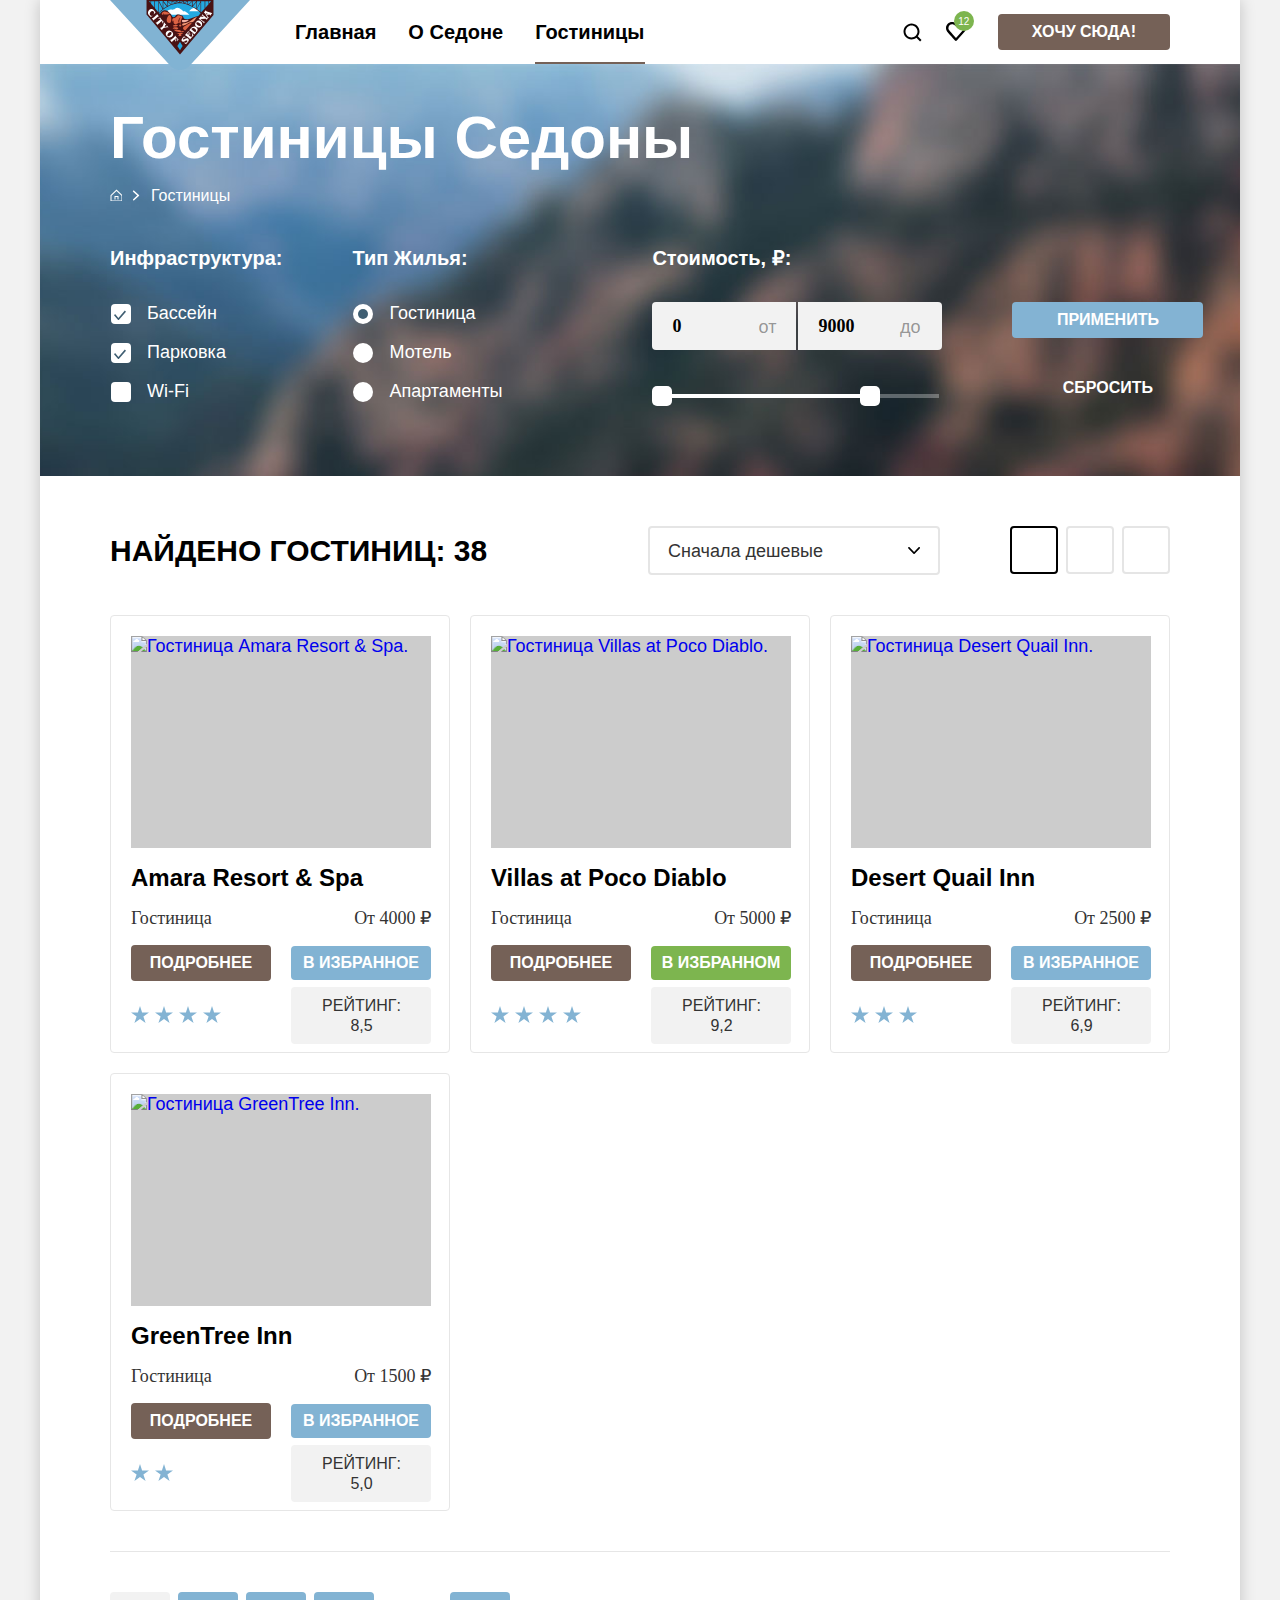
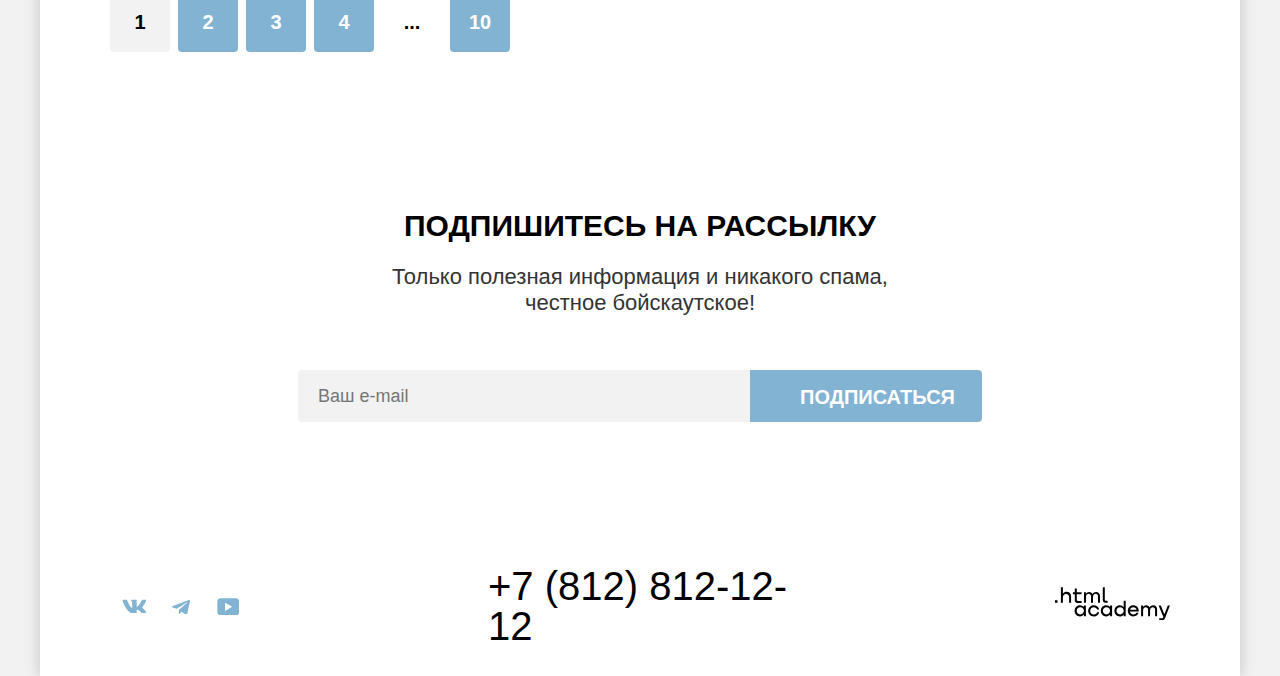
==== commit 8ea0cbf8: "Merge pull request #8 from KristinaGeleta/master" ====
--- a/catalog.html
+++ b/catalog.html
@@ -4,7 +4,7 @@
   <meta charset="utf-8">
   <title>Каталог</title>
   <link rel="stylesheet" href="styles/styles.css">
-  <link rel="icon" href="images/favicon.ico" type="image/png">
+  <link rel="icon" type="image/png" sizes="32х32" href="images/favicon.png">
 </head>
 <body>
   <div class="box">
@@ -28,7 +28,7 @@
         <ul class="navigation-user">
           <li class="navigation-user-item">
             <a class="navigation-user-link" href="#">
-              <span class="visually-hidden">Поиск</span>
+              <span class="visually-hidden">Поиск.</span>
               <svg class="navigation-user-icon" role="img" aria-hidden="true" focusable="false" width="20" height="20" viewBox="0 0 20 20" fill="currentColor" xmlns="http://www.w3.org/2000/svg">
                 <path fill-rule="evenodd" clip-rule="evenodd" d="m19.5 18.008-3.7-3.68c1-1.292 1.7-2.983 1.7-4.872 0-4.376-3.6-7.956-8-7.956s-8 3.68-8 8.055c0 4.376 3.6 7.956 8 7.956 1.8 0 3.5-.597 4.9-1.69l3.7 3.679 1.4-1.492Zm-10-2.486c-3.3 0-6-2.685-6-5.967 0-3.282 2.7-5.967 6-5.967s6 2.685 6 5.967c0 3.282-2.7 5.967-6 5.967Z"/>
               </svg>
@@ -36,7 +36,7 @@
           </li>
           <li class="navigation-user-item">
             <a class="navigation-user-link favorites" href="#">
-              <span class="visually-hidden">Избранное</span>
+              <span class="visually-hidden">Избранное.</span>
               <svg class="navigation-user-icon" role="img" aria-hidden="true" focusable="false" width="20" height="20" viewBox="0 0 18 18" fill="currentColor" xmlns="http://www.w3.org/2000/svg">
                 <path fill-rule="evenodd" clip-rule="evenodd" d="M8.9 17c-.3 0-.6-.1-.8-.4-5.4-6.1-6.7-7.5-7-7.9C.4 7.8 0 6.6 0 5.4 0 2.4 2.4 0 5.5 0 6.8 0 8 .5 9 1.3 10 .5 11.3 0 12.5 0c3 0 5.5 2.4 5.5 5.4 0 1.3-.5 2.5-1.3 3.4l-7 7.9c-.2.2-.4.3-.8.3Zm-6-9.5c.3.4 3.5 4 6.1 6.9l6.2-7c.5-.5.7-1.2.7-2 0-1.8-1.5-3.3-3.3-3.3-1 0-2 .5-2.7 1.3-.3.3-.6.4-.9.4-.3 0-.6-.2-.8-.4-.7-.8-1.7-1.3-2.7-1.3-1.8 0-3.3 1.5-3.3 3.3-.1.9.3 1.6.7 2.1-.1 0-.1 0 0 0Z"/>
               </svg>
@@ -56,7 +56,7 @@
           <h1 class="filter-catalog-title">Гостиницы Седоны</h1>
           <ul class="breadcrumbs">
             <li class="breadcrumbs-item">
-              <span class="visually-hidden">Вернуться на главную</span>
+              <span class="visually-hidden">Вернуться на главную.</span>
               <a class="breadcrumbs-link" href="index.html">
                 <svg class="breadcrumbs-icon" role="img" aria-hidden="true" focusable="false" width="12" height="12" viewBox="0 0 12 12" fill="currentColor" xmlns="http://www.w3.org/2000/svg">
                   <path fill-rule="evenodd" clip-rule="evenodd" d="m6.5.5-6 5.8v6.2h12V6.3L6.5.5Zm5 11h-10V6.7l5-4.8 5 4.8v4.8Z" />
@@ -183,13 +183,13 @@
             </select>
             <div class="view">
               <a class="button button-card button-card-current view-cards">
-                <span class="visually-hidden">Показать карточки</span>
+                <span class="visually-hidden">Показать карточки.</span>
               </a>
               <a class="button button-card view-presentation" href="#">
-                <span class="visually-hidden">Показать слайдшоу</span>
+                <span class="visually-hidden">Показать слайдшоу.</span>
               </a>
               <a class="button button-card view-list" href="#">
-                <span class="visually-hidden">Показать список</span>
+                <span class="visually-hidden">Показать список.</span>
               </a>
             </div>
           </div>
@@ -198,60 +198,60 @@
             <ul>
               <li class="hotel-card">
                 <a class="hotel-card-link" href="#">
-                  <img class="hotel-card-image" src="images/hotels/Amara-Resort-&-Spa.jpg" alt="Гостиница Amara Resort & Spa." width="300" height="212">
+                  <img class="hotel-card-image" src="images/hotels/amara-resort-&-spa.jpg" alt="Гостиница Amara Resort & Spa." width="300" height="212">
                   <h3 class="product-card-title">Amara Resort & Spa</h3>
                 </a>
                 <div class="content">
-                  <p>Гостиница</p>
+                  <p class="content-description">Гостиница</p>
                   <span class="hotel-card-price">От 4000 ₽</span>
                   <a class="button button-hotel-link-more" href="#">Подробнее</a>
                   <button class="button button-add-favourites" type="button">В избранное</button>
-                  <p class="hotels-stars hotels-stars-4"><span class="visually-hidden">4 звезды</span></p>
+                  <p class="hotels-stars hotels-stars-4"><span class="visually-hidden">4 звезды.</span></p>
                   <p class="button button-hotel-rating">Рейтинг: <span class="hotel-rating-value">8,5</span></p>
                 </div>
               </li>
 
               <li class="hotel-card">
                 <a class="hotel-card-link" href="#">
-                  <img class="hotel-card-image" src="images/hotels/Villas-at-Poco-Diablo.jpg" alt="Гостиница Villas at Poco Diablo." width="300" height="212">
+                  <img class="hotel-card-image" src="images/hotels/villas-at-poco-diablo.jpg" alt="Гостиница Villas at Poco Diablo." width="300" height="212">
                   <h3 class="product-card-title">Villas at Poco Diablo</h3>
                 </a>
                 <div class="content">
-                  <p>Гостиница</p>
+                  <p class="content-description">Гостиница</p>
                   <span class="hotel-card-price">От 5000 ₽</span>
                   <a class="button button-hotel-link-more" href="#">Подробнее</a>
                   <button class="button button-add-favourites  button-add-favourites-green" type="button">В избранном</button>
-                  <p class="hotels-stars hotels-stars-4"><span class="visually-hidden">4 звезды</span></p>
+                  <p class="hotels-stars hotels-stars-4"><span class="visually-hidden">4 звезды.</span></p>
                   <p class="button button-hotel-rating">Рейтинг: <span class="hotel-rating-value">9,2</span></p>
                 </div>
               </li>
 
               <li class="hotel-card">
                 <a class="hotel-card-link" href="#">
-                  <img class="hotel-card-image" src="images/hotels/Desert-Quail-Inn.jpg" alt="Гостиница Desert Quail Inn." width="300" height="212">
+                  <img class="hotel-card-image" src="images/hotels/desert-quail-inn.jpg" alt="Гостиница Desert Quail Inn." width="300" height="212">
                   <h3 class="product-card-title">Desert Quail Inn</h3>
                 </a>
                 <div class="content">
-                  <p>Гостиница</p>
+                  <p class="content-description">Гостиница</p>
                   <span class="hotel-card-price">От 2500 ₽</span>
                   <a class="button button-hotel-link-more" href="#">Подробнее</a>
                   <button class="button button-add-favourites" type="button">В избранное</button>
-                  <p class="hotels-stars hotels-stars-3"><span class="visually-hidden">3 звезды</span></p>
+                  <p class="hotels-stars hotels-stars-3"><span class="visually-hidden">3 звезды.</span></p>
                   <p class="button button-hotel-rating">Рейтинг: <span class="hotel-rating-value">6,9</span></p>
                 </div>
               </li>
 
               <li class="hotel-card">
                 <a class="hotel-card-link" href="#">
-                  <img class="hotel-card-image" src="images/hotels/GreenTree-Inn.jpg" alt="Гостиница GreenTree Inn." width="300" height="212">
+                  <img class="hotel-card-image" src="images/hotels/greentree-inn.jpg" alt="Гостиница GreenTree Inn." width="300" height="212">
                   <h3 class="product-card-title">GreenTree Inn</h3>
                 </a>
                 <div class="content">
-                  <p>Гостиница</p>
+                  <p class="content-description">Гостиница</p>
                   <span class="hotel-card-price">От 1500 ₽</span>
                   <a class="button button-hotel-link-more" href="#">Подробнее</a>
                   <button class="button button-add-favourites" type="button">В избранное</button>
-                  <p class="hotels-stars hotels-stars-2"><span class="visually-hidden">2 звезды</span></p>
+                  <p class="hotels-stars hotels-stars-2"><span class="visually-hidden">2 звезды.</span></p>
                   <p class="button button-hotel-rating">Рейтинг: <span class="hotel-rating-value">5,0</span></p>
                 </div>
               </li>
@@ -288,7 +288,7 @@
             <p class="subscribe-description">Только полезная информация и никакого спама,<br>честное бойскаутское!</p>
             <div class="input-button">
               <label class="visually-hidden" for="subscribe-email">Email</label>
-              <input class="subscribe-field" type="email" name="subscribe-email" id="subscribe-email" placeholder="Ваш e-mail">
+              <input class="subscribe-field" required type="email" name="subscribe-email" id="subscribe-email" placeholder="Ваш e-mail">
               <button class="button button-subscribe" type="submit">Подписаться</button>
             </div>
           </form>
@@ -300,19 +300,19 @@
       <div class="page-footer-container">
         <div class="footer-contacts">
           <a class="footer-contacts-link" href="https://vk.com/htmlacademy">
-            <span class="visually-hidden">Вконтаке</span>
+            <span class="visually-hidden">Вконтаке.</span>
             <svg class="footer-icon" role="img" aria-hidden="true" focusable="false" width="24" height="14" viewBox="0 0 24 14" fill="currentColor" xmlns="http://www.w3.org/2000/svg">
               <path fill-rule="evenodd" clip-rule="evenodd" d="M24.1164 1.80445C24.2824 1.25845 24.1164 0.856445 23.3214 0.856445H20.6964C20.0284 0.856445 19.7204 1.20345 19.5534 1.58645C19.5534 1.58645 18.2184 4.78245 16.3274 6.85845C15.7154 7.46045 15.4374 7.65145 15.1034 7.65145C14.9364 7.65145 14.6854 7.46045 14.6854 6.91345V1.80445C14.6854 1.14845 14.5014 0.856445 13.9454 0.856445H9.81738C9.40038 0.856445 9.14938 1.16045 9.14938 1.44945C9.14938 2.07045 10.0954 2.21445 10.1924 3.96245V7.76045C10.1924 8.59345 10.0394 8.74444 9.70538 8.74444C8.81538 8.74444 6.65038 5.53345 5.36538 1.85945C5.11638 1.14445 4.86438 0.856445 4.19338 0.856445H1.56638C0.816382 0.856445 0.666382 1.20345 0.666382 1.58645C0.666382 2.26845 1.55638 5.65645 4.81138 10.1374C6.98138 13.1974 10.0364 14.8564 12.8194 14.8564C14.4884 14.8564 14.6944 14.4884 14.6944 13.8534V11.5404C14.6944 10.8034 14.8524 10.6564 15.3814 10.6564C15.7714 10.6564 16.4384 10.8484 17.9964 12.3234C19.7764 14.0724 20.0694 14.8564 21.0714 14.8564H23.6964C24.4464 14.8564 24.8224 14.4884 24.6064 13.7604C24.3684 13.0364 23.5184 11.9854 22.3914 10.7384C21.7794 10.0284 20.8614 9.26345 20.5824 8.88045C20.1934 8.38945 20.3044 8.17045 20.5824 7.73345C20.5824 7.73345 23.7824 3.30745 24.1154 1.80445H24.1164Z"/>
             </svg>
           </a>
           <a class="footer-contacts-link" href="https://t.me/htmlacademy">
-            <span class="visually-hidden">Телеграм</span>
+            <span class="visually-hidden">Телеграм.</span>
             <svg class="footer-icon" role="img" aria-hidden="true" focusable="false" width="18" height="15" viewBox="0 0 18 15" fill="currentColor" xmlns="http://www.w3.org/2000/svg">
               <path fill-rule="evenodd" clip-rule="evenodd" d="M16.785.9557.8405 7.1042c-1.0882.437-1.0819 1.044-.1997 1.3148l4.0937 1.277L14.2057 3.72c.4479-.2724.8571-.1259.5207.1727l-7.6737 6.9255H7.051l.0018.0009-.2824 4.2195c.4137 0 .5963-.1898.8283-.4137l1.9883-1.9335 4.1359 3.0549c.7626.42 1.3103.2042 1.5-.7059l2.715-12.7952c.2779-1.1142-.4253-1.6187-1.1529-1.2896Z"/>
             </svg>
           </a>
           <a class="footer-contacts-link" href="https://www.youtube.com/user/htmlacademyru">
-            <span class="visually-hidden">Ютуб</span>
+            <span class="visually-hidden">Ютуб.</span>
             <svg class="footer-icon" role="img" aria-hidden="true" focusable="false" width="22" height="17" viewBox="0 0 22 17" fill="currentColor" xmlns="http://www.w3.org/2000/svg">
               <path fill-rule="evenodd" clip-rule="evenodd" d="M18.9402.3564H3.5074c-1.8607 0-3.1741 1.5938-3.1741 3.4v10.0938c0 1.9125 1.3134 3.5062 3.174 3.5062h15.6518c1.6418 0 3.1742-1.5937 3.1742-3.4v-10.2c-.219-1.8062-1.5324-3.4-3.3931-3.4ZM7.9949 12.894v-8.075l7.3334 4.0376-7.3334 4.0374Z"/>
             </svg>
--- a/styles/styles.css
+++ b/styles/styles.css
@@ -26,8 +26,8 @@
   font-family: "PT Sans", sans-serif;
   font-size: 18px;
   line-height: 21px;
-  color: rgba(0, 0, 0, 1);
-  background: rgba(242, 242, 242, 1);
+  color: #000000;
+  background-color: #f2f2f2;
 }
 
 .box {
@@ -49,21 +49,20 @@
 
 .page-header {
   min-height: 64px;
-  color: rgba(0, 0, 0, 1);
-  background-color: rgba(255, 255, 255, 1);
-
+  color: #000000;
+  background-color: #FFFFFF;
 }
 
 .navigation {
   display: flex;
-  height: 64px;
-  align-items: center;
-  padding-left: 70px;
-  padding-right: 70px;
+  width: 1060px;
+  margin: 0 auto;
+  min-height: 64px;
 }
 
 .navigation-link-logo {
   margin-right: 29px;
+  position: absolute;
   z-index: 1;
   align-self: flex-start;
   cursor: pointer;
@@ -80,7 +79,8 @@
 .navigation-list {
   display: flex;
   flex-wrap: wrap;
-  padding: 0;
+  width: 440px;
+  padding-left: 169px;
   margin: 0;
   list-style-type: none;
 }
@@ -92,17 +92,17 @@
   line-height: 24px;
   font-weight: 700;
   text-align: center;
-  color: rgba(0, 0, 0, 1);
+  color: #000000;
   text-decoration: none;
   position: relative;
 }
 
 .navigation-link:hover {
-  color: rgba(117, 97, 87, 1);
+  color: #756157;
 }
 
 .navigation-link:focus {
-  color: rgba(117, 97, 87, 1);
+  color: #756157;
 }
 
 .navigation-link:active {
@@ -115,25 +115,28 @@
   bottom: 0;
   right: 15px;
   left: 16px;
-  border: 1px solid rgba(117, 97, 87, 1);
-  content: '';
+  border: 1px solid #756157;
+  content: "";
 }
 
 .navigation-link-current:hover,
 .navigation-link-current:active {
-  color:rgba(0, 0, 0, 1);
+  color: #000000;
 }
 
 .navigation-user {
   display: flex;
-  align-items: center;
-  justify-content: center;
-  height: 64px;
+  flex-wrap: wrap;
+  width: auto;
+  max-width: 312px;
   padding: 0;
   margin: 0;
   margin-left: auto;
   list-style-type: none;
 }
+.navigation-user-item {
+ height: 64px;
+}
 
 .navigation-user-link {
   display: flex;
@@ -142,15 +145,15 @@
 }
 
 .navigation-user-icon {
-  fill: rgba(0, 0, 0, 1) ;
+  fill: #000000 ;
 }
 
 .navigation-user-link:hover .navigation-user-icon {
-  fill: rgba(117, 97, 87, 1);
+  fill: #756157;
 }
 
 .navigation-user-link:focus .navigation-user-icon {
-  fill: rgba(117, 97, 87, 1);
+  fill: #756157;
 }
 
 .navigation-user-link:active .navigation-user-icon {
@@ -158,15 +161,15 @@
 }
 
 .favorites::before {
-  content: '12';
-  color: rgba(255, 255, 255, 1);
+  content: "12";
+  color: #ffffff;
   font-weight: 400;
   font-size: 10px;
   line-height: 21px;
   text-align: center;
   width: 20px;
   height: 20px;
-  background: rgba(125, 181, 79, 1);
+  background: #7db54f;
   position: absolute;
   border-radius: 10px;
   left: 20px;
@@ -184,21 +187,24 @@
   padding: 8px 34px;
   border-radius: 4px;
   margin-left: 20px;
+  margin-top: 14px;
+  max-width: 160px;
+  display: block;
 }
 
 .navigation-button:hover,
 .navigation-button:focus  {
-  background-color: rgba(97, 80, 72, 1);
+  background-color: #615048;
 }
 
 .navigation-button:active {
   color: rgba(255, 255, 255, 0.3);
-  background-color: rgba(117, 97, 87, 1);
+  background-color: #756157;
 }
 
 .navigation-button:disabled {
-  color: rgba(255, 255, 255, 1);
-  background-color: rgba(229, 229, 229, 1);
+  color: #ffffff;
+  background-color: #756157;
 }
 
 .main-index {
@@ -208,25 +214,30 @@
 .page-container {
   width: 1200px;
   margin: 0 auto;
-  background-color: rgba(255, 255, 255, 1);
-}
-
-h2, h1, h3, p, .pagination {
+  background-color: #ffffff;
+}
+
+h2,
+h1,
+h3,
+p,
+.pagination {
   margin: 0;
 }
+
 
 .welcome {
   width: auto;
   height: 485px;
-  background-image: url(../images/graphic/divider.svg), url(../images/graphic/welcome.svg), url("../images/index-background.jpg");
+  background-image: url("../images/graphic/divider.svg"), url("../images/graphic/welcome.svg"), url("../images/index-background.jpg");
   background-repeat: no-repeat;
   background-position: bottom, center 50px, center;
   background-size: 100% auto, 458px auto, 100% auto;
-  background-color: rgba(204, 204, 204, 1);
+  background-color: #cccccc;
 }
 
 .hero {
-  background-color: rgba(255, 255, 255, 1);
+  background-color: #ffffff;
   min-height: 282px;
   display: flex;
   flex-direction: column;
@@ -250,7 +261,7 @@
   text-align: center;
   margin: 0;
   margin-bottom: 90px;
-  color: rgba(51, 51, 51, 1);
+  color: #333333;
 }
 
 .excellence {
@@ -263,7 +274,7 @@
   font-weight: 700;
   line-height: 28px;
   font-size: 24px;
-  color: rgba(255, 255, 255, 1);
+  color: #ffffff;
   text-transform: uppercase;
 }
 
@@ -281,7 +292,7 @@
 }
 
 .excellence-item-photo {
-  background-color: rgba(204, 204, 204, 1);
+  background-color: #cccccc;
 }
 
 .excellence-description {
@@ -290,7 +301,7 @@
   font-size: 18px;
   font-weight: 400;
   line-height: 21px;
-  color: rgba(255, 255, 255, 1);
+  color: #ffffff;
 }
 
 .advantages-list {
@@ -298,7 +309,6 @@
   margin: 0;
   padding: 0;
   list-style-type: none;
-
 }
 
 .advantages-title {
@@ -307,7 +317,7 @@
   font-weight: 700;
   line-height: 28px;
   font-size: 24px;
-  color: rgba(0, 0, 0, 1);
+  color: #000000;
   text-transform: uppercase;
 }
 
@@ -316,14 +326,14 @@
   font-weight: 700;
   line-height: 28px;
   font-size: 24px;
-  color: rgba(0, 0, 0, 1);
+  color: #000000;;
   text-transform: uppercase;
   position: relative;
   margin-bottom: 62px;
 }
 
 .advantages-title-first::after {
-  content: '';
+  content: "";
   width: 60px;
   height: 2px;
   background: rgba(0, 0, 0, 0.3);
@@ -346,37 +356,37 @@
 }
 
 .advantages-house::before {
-  content: '';
+  content: "";
   width: 75px;
   height: 72px;
   position: absolute;
   top: 80px;
   left: 163.5px;
-  background-image: url(../images/graphic/house.svg);
+  background-image: url("../images/graphic/house.svg");
 }
 
 .advantages-food::before {
-  content: '';
+  content: "";
   width: 74px;
   height: 70px;
   position: absolute;
   top: 81px;
   left: 163.5px;
-  background-image: url(../images/graphic/food.svg);
+  background-image: url("../images/graphic/food.svg");
 }
 
 .advantages-souvenir::before {
-  content: '';
+  content: "";
   width: 64px;
   height: 76px;
   position: absolute;
   top: 78px;
   left: 168.5px;
-  background-image: url(../images/graphic/souvenirs.svg);
+  background-image: url("../images/graphic/souvenirs.svg");
 }
 
 .excellence-title::after {
-  content: '';
+  content: "";
   width: 60px;
   height: 2px;
   background: rgba(255, 255, 255, 0.3);
@@ -390,7 +400,7 @@
   font-size: 18px;
   font-weight: 400;
   line-height: 21px;
-  color: rgba(51, 51, 51, 1);
+  color: #333333;
 }
 
 .advantages-description {
@@ -398,12 +408,12 @@
   font-size: 18px;
   font-weight: 400;
   line-height: 21px;
-  color: rgba(51, 51, 51, 1);
+  color: #333333;
 }
 
 .excellence-item-blue-leftpic,
 .excellence-item-blue-rightpic {
-  background-color: rgba(130, 179, 211, 1);
+  background-color: #82b3d3;
 }
 
 .advantages-item-light-blue {
@@ -417,7 +427,7 @@
 }
 
 .advantages-item-medium-blue {
-  background-color: rgba(230, 240, 246, 1);
+  background-color: #e6f0f6;
 }
 
 .advantages-item-medium-blue h3 {
@@ -427,7 +437,7 @@
 
 .advantages-item-white {
   width: 400px;
-  background-color: rgba(255, 255, 255, 1);
+  background-color: #ffffff;
 }
 
 .advantages-item-another {
@@ -441,14 +451,14 @@
   text-align: center;
   padding: 96px 304px;
   align-items: center;
-  background-color: rgba(255, 255, 255, 1);
+  background-color: #ffffff;
 }
 
 .search-title {
   font-size: 30px;
   font-weight: 700;
   line-height: 36px;
-  color: rgba(0, 0, 0, 1);
+  color: #000000;
   text-align: center;
   text-transform: uppercase;
 }
@@ -459,7 +469,7 @@
   font-size: 22px;
   font-weight: 400;
   line-height: 26px;
-  color: rgba(51, 51, 51, 1);
+  color: #333333;
   text-align: center;
 }
 
@@ -472,22 +482,22 @@
 
 .button-search:hover,
 .button-search:focus  {
-  background-color: rgba(97, 80, 72, 1);
+  background-color: #615048;
 }
 
 .button-search:active {
   color: rgba(255, 255, 255, 0.3);
-  background-color: rgba(117, 97, 87, 1);
+  background-color: #756157;
 }
 
 .button-search:disabled {
-  color: rgba(255, 255, 255, 1);
-  background-color: rgba(229, 229, 229, 1);
+  color: #ffffff;
+  background-color: #e5e5e5;
 }
 
 .subscribe {
-  background-image: url("../images/Subscribe.jpg");
-  background-color: rgba(204, 204, 204, 1);
+  background-image: url("../images/subscribe.jpg");
+  background-color: #cccccc;
   background-position: top;
   background-size: 100% auto;
   text-align: center;
@@ -503,11 +513,10 @@
 }
 
 .subscribe-title {
-  margin: 0;
   font-size: 30px;
   font-weight: 700;
   line-height: 36px;
-  color: rgba(255, 255, 255, 1);
+  color: #ffffff;
   text-transform: uppercase;
 }
 
@@ -519,7 +528,7 @@
   font-size: 22px;
   font-weight: 400;
   line-height: 26px;
-  color: rgba(255, 255, 255, 1);
+  color: #ffffff;
 }
 
 .subscribe-field {
@@ -531,9 +540,9 @@
   border: none;
   font-weight: 400;
   font-size: 18px;
-  line-height: 23px;
+  line-height: 24px;
   font-family: inherit;
-  background: rgba(242, 242, 242, 1);
+  background: #f2f2f2;
 }
 
 .input-button {
@@ -554,22 +563,22 @@
 
 .button-subscribe:hover,
 .button-subscribe:focus {
-  background-color: rgba(104, 162, 202, 1);
+  background-color: #68a2ca;
 }
 
 .button-subscribe:active {
   color: rgba(255, 255, 255, 0.3);
-  background-color: rgba(130, 179, 211, 1);
+  background-color: #82b3d3;
 }
 
 .button-subscribe:disabled {
-  color: rgba(255, 255, 255, 1);
-  background-color: rgba(229, 229, 229, 1);
+  color: #ffffff;
+  background-color: #e5e5e5;
 }
 
 .subscribe-catalog {
   background-image: none;
-  background-color: rgba(255, 255, 255, 1);
+  background-color: #ffffff;
   background-size: 100% auto;
 }
 
@@ -589,16 +598,12 @@
 
 .footer-contacts {
   display: flex;
-  justify-content: space-between;
   flex-wrap: wrap;
-  align-items: center;
   width: 142px;
-  height: 40px;
-  margin: 45px 41.5px 35px 70px;
 }
 
 .footer-icon {
-  fill: rgba(131, 179, 211, 1);
+  fill: #83b3d3;
   position: absolute;
   top: 0;
   right: 0;
@@ -619,11 +624,11 @@
 }
 
 .footer-contacts-link:hover .footer-icon {
-  fill: rgba(104, 162, 202, 1);
+  fill: #68a2ca;
 }
 
 .footer-contacts-link:focus .footer-icon {
-  fill: rgba(104, 162, 202, 1);
+  fill: #68a2ca;
 }
 
 .footer-contacts-link:active .footer-icon {
@@ -631,21 +636,23 @@
 }
 
 .footer-contacts-phone {
+  display: flex;
   font-weight: 400;
   font-size: 40px;
   line-height: 40px;
-  margin-top: 45px;
-  margin-bottom: 35px;
-  color: rgba(0, 0, 0, 1);
+  color: #000000;
   text-decoration: none;
+  flex-wrap: wrap;
+  justify-content: center;
+  width: 331px;
 }
 
 .footer-contacts-phone:hover {
-  color: rgba(117, 97, 87, 1);
+  color: #756157;
 }
 
 .footer-contacts-phone:focus {
-  color: rgba(117, 97, 87, 1);
+  color: #756157;
 }
 
 .footer-contacts-phone:active {
@@ -653,19 +660,20 @@
 }
 
 .footer-contacts-logo-link {
-  margin: 48.5px 70px 38.5px 41.5px;
+  display: block;
+  width: 115px;
 }
 
 .footer-logo {
-  color: rgba(0, 0, 0, 1);
+  color: #000000;
 }
 
 .footer-contacts-logo-link:hover .footer-logo {
-  fill: rgba(117, 97, 87, 1);
+  fill: #756157;
 }
 
 .footer-contacts-logo-link:focus .footer-logo {
-  fill: rgba(117, 97, 87, 1);
+  fill: #756157;
 }
 
 .footer-contacts-logo-link:active .footer-logo {
@@ -674,15 +682,19 @@
 
 .page-footer {
   min-height: 120px;
-  background-color: rgba(255, 255, 255, 1);
-  color: rgba(0, 0, 0, 1);
+  background-color: #ffffff;
+  color: #000000;
   text-decoration: none;
-  text-align: justify;
 }
 
 .page-footer-container {
   display: flex;
+  flex-wrap: wrap;
   justify-content: space-between;
+  align-items: center;
+  width: 1060px;
+  min-height: 50px;
+  padding: 40px 70px 30px;
 }
 
 .modal-container {
@@ -704,7 +716,7 @@
   position: relative;
   margin: auto;
   padding: 64px 70px;
-  background-color: rgba(255, 255, 255, 1);
+  background-color: #ffffff;
   border-radius: 30px;
 }
 
@@ -721,34 +733,33 @@
   width: 52px;
   height: 52px;
   border-radius: 50%;
-  background-color: rgba(242, 242, 242, 1);
+  background-color: #f2f2f2;
   border: none;
   cursor: pointer;
 }
 
 .modal-close-button:hover {
-  background-color: rgba(230, 230, 230, 1);
+  background-color: #e6e6e6;
 }
 
 .modal-close-button:focus {
-  background-color: rgba(230, 230, 230, 1);
-  outline: 3px solid rgba(131, 179, 211, 1);
+  background-color: #e6e6e6;
+  outline: 3px solid #83b3d3;
 }
 
 .modal-close-button:active {
-  background-color: rgba(230, 230, 230, 1);
+  background-color: #e6e6e6;
   color: rgba(0, 0, 0, 0.3);
 }
 
 .modal-title {
-  margin: 0;
   margin-bottom: 64px;
   padding-right: 50px;
   font-family: "PT Sans", sans-serif;
   font-size: 30px;
   line-height: 36px;
   font-weight: 700;
-  color: rgba(0, 0, 0, 1);
+  color: #000000;
   text-transform: uppercase;
 }
 
@@ -773,8 +784,8 @@
 }
 
 .tooltip-text {
-  background-color: rgba(51, 51, 51, 1);
-  color: rgba(255, 255, 255, 1);
+  background-color: #333333;
+  color: #ffffff;
   font-size: 16px;
   line-height: 20px;
   font-weight: 400;
@@ -790,7 +801,7 @@
 }
 
 .tooltip-text:before {
-  content:'';
+  content: "";
   background-image: url("../images/graphic/tooltip-arrow.svg");
   width: 19px;
   height: 9px;
@@ -808,7 +819,7 @@
 }
 
 .booking-form {
-  font-family: 'PT Sans', sans-serif;
+  font-family: "PT Sans", sans-serif;
   display: flex;
   flex-direction: column;
 }
@@ -821,7 +832,7 @@
   font-weight: 700;
   font-size: 20px;
   line-height: 24px;
-  color: rgba(0, 0, 0, 1);
+  color: #000000;
   margin-right: 20px;
 }
 
@@ -830,10 +841,10 @@
 }
 
 .booking-form-field {
-  font-family: 'PT Sans', sans-serif;
+  font-family: "PT Sans", sans-serif;
   font-weight: 700;
   font-size: 18px;
-  line-height: 23px;
+  line-height: 24px;
   width: 399px;
   padding: 12px 20px;
   border-radius: 4px;
@@ -841,20 +852,20 @@
 }
 
 .booking-form-field:hover {
-  background-color: rgba(230, 230, 230, 1);
+  background-color: #e6e6e6;
 }
 
 .booking-form-field:focus {
-  background-color: rgba(230, 230, 230, 1);
-  outline: 3px solid rgba(131, 179, 211, 1);
+  background-color: #e6e6e6;
+  outline: 3px solid #83b3d3;
 }
 
 .booking-form-field:active {
-  outline: 2px solid rgba(0, 0, 0, 1);
+  outline: 2px solid #000000;
 }
 
 .booking-calendar {
-  background: rgba(242, 242, 242, 1) url(../images/graphic/calendar.svg) top 13px right 19px;
+  background: #f2f2f2 url("../images/graphic/calendar.svg") top 13px right 19px;
   background-repeat: no-repeat;
 }
 
@@ -866,7 +877,7 @@
 }
 
 .error-red {
-  color: rgba(255, 87, 87, 1);
+  color: #ff5757;
   margin-top: 5px;
 }
 
@@ -893,11 +904,11 @@
   padding: 14px 10px;
   cursor: pointer;
   position: absolute;
-  background-color: rgba(242, 242, 242, 1);
+  background-color: #f2f2f2;
 }
 
 .button-number-persons:focus {
-  outline: 3px solid rgba(131, 179, 211, 1);
+  outline: 3px solid #83b3d3;
 }
 
 .button-minus {
@@ -911,13 +922,13 @@
 
 .button-minus-icon:hover,
 .button-plus-icon:hover {
-  fill: rgba(0, 0, 0, 1);
+  fill: #000000;
 }
 
 .button-minus-icon:focus,
 .button-plus-icon:focus {
-  fill: rgba(0, 0, 0, 1);
-  border: 3px solid rgba(130, 179, 211, 1);
+  fill: #000000;
+  border: 3px solid #83b3d3;;
 }
 
 .button-minus-icon:active,
@@ -935,8 +946,8 @@
   font-weight: 700;
   font-size: 18px;
   line-height: 20px;
-  color: rgba(0, 0, 0, 1);
-  background-color: rgba(242, 242, 242, 1);
+  color: #000000;
+  background-color: #f2f2f2;
   border: none;
   font-family: inherit;
   text-align: center;
@@ -947,35 +958,36 @@
 .booking-form-field-number:focus {
   box-sizing: border-box;
   outline: none;
-  border: 3px solid rgba(130, 179, 211, 1);
+  border: 3px solid #82b3d3;
 }
 
 .button-bookibg {
+  font-family: "PT Sans";
   padding: 18px 255px;
-  background-color: rgba(131, 179, 211, 1);
+  background-color: #83b3d3;
   border: none;
   border-radius: 10px;
   font-weight: 700;
   font-size: 20px;
   line-height: 24px;
   text-transform: uppercase;
-  color: rgba(255, 255, 255, 1);
+  color: #ffffff;
   cursor: pointer;
 }
 
 .button-bookibg:hover,
 .button-bookibg:focus {
-  background-color: rgba(104, 162, 202, 1);
+  background-color: #68a2ca;
 }
 
 .button-bookibg:active {
-  background-color: rgba(104, 162, 202, 1);
+  background-color: #68a2ca;
   color: rgba(255, 255, 255, 0.3);
 }
 
 .button {
-  background-color: rgba(117, 97, 87, 1);
-  color: rgba(255, 255, 255, 1);
+  background-color: #756157;
+  color: #ffffff;
   font-weight: 700;
   text-align: center;
   text-transform: uppercase;
@@ -990,12 +1002,12 @@
   flex-direction: column;
   align-items: flex-start;
   display: flex;
-  color: rgba(255, 255, 255, 1);
-  background-color: rgba(204, 204, 204, 1);
+  color: #ffffff;
+  background-color: #cccccc;
   background-position: center;
   background-repeat: no-repeat;
   background-size: cover;
-  background-image: url(../images/catalog-background.jpg);
+  background-image: url("../images/catalog-background.jpg");
   list-style-type: none;
 }
 
@@ -1018,20 +1030,20 @@
   margin-bottom: 40px;
 }
 
-.breadcrumbs-item{
+.breadcrumbs-item {
   margin-right: 29px;
   position: relative;
   cursor: pointer;
 }
 
 .breadcrumbs-item::after {
-  content: '';
+  content: "";
   width: 8px;
   height: 20px;
   position: absolute;
   top: 5px;
   right: -18px;
-  background-image: url(../images/graphic/arrow-right.svg);
+  background-image: url("../images/graphic/arrow-right.svg");
   background-repeat: no-repeat;
   cursor: default;
 }
@@ -1046,7 +1058,7 @@
 
 .breadcrumbs-link {
   text-decoration: none;
-  color: rgba(255, 255, 255, 1);
+  color: #ffffff;
 }
 
 .breadcrumbs-link:hover {
@@ -1062,11 +1074,11 @@
 }
 
 .breadcrumbs-link-non-active:hover {
-  color: rgba(255, 255, 255, 1);
+  color: #ffffff;
 }
 
 .breadcrumbs-link-non-active:active {
-  color: rgba(255, 255, 255, 1);
+  color: #ffffff;
 }
 
 .catalog-filter {
@@ -1128,7 +1140,7 @@
   width: 20px;
   height: 20px;
   border-radius: 4px;
-  background-color: rgba(255, 255, 255, 1);
+  background-color: #ffffff;
 }
 
 .control:hover .control-mark {
@@ -1151,7 +1163,7 @@
 
 .control-input[type="checkbox"]:checked + .control-mark::after {
   position: absolute;
-  background-image: url(../images/graphic/check-mark.svg);
+  background-image: url("../images/graphic/check-mark.svg");
   width: 12.2px;
   height: 10px;
   top: 6px;
@@ -1169,13 +1181,13 @@
   left: 5px;
   width: 10px;
   height: 10px;
-  background-color: rgba(63, 94, 114, 1);
+  background-color: #3f5e72;
   border-radius: 50%;
   content: "";
 }
 
 .control:focus-within .control-mark {
-  outline: 3px solid rgba(131, 179, 211, 1);
+  outline: 3px solid #83b3d3;
   border: none;
 }
 
@@ -1193,6 +1205,7 @@
 }
 
 .range-input {
+  font-family: "PT Sans";
   box-sizing: border-box;
   width: 144px;
   height: 48px;
@@ -1202,20 +1215,21 @@
   border: none;
   font-weight: 700;
   font-size: 18px;
-  background-color: rgba(242, 242, 242, 1);
+  line-height: 24px;
+  background-color: #f2f2f2;
 }
 
 .range-input:hover,
 .range-input:focus {
-  background-color: rgba(230, 230, 230, 1);
+  background-color: #e6e6e6;
 }
 
 .range-input:focus {
-  outline: 3px solid rgba(131, 179, 211, 1);
+  outline: 3px solid #83b3d3;
 }
 
 .range-input:active{
-  outline: 2px solid rgba(0, 0, 0, 1);
+  outline: 2px solid #000000;
 }
 
 .range-input-min {
@@ -1235,7 +1249,7 @@
 .range-placeholder {
   position: absolute;
   top: 13px;
-  right: 21px;
+  right: 22px;
   font-size: 18px;
   line-height: 24px;
   color: rgba(0, 0, 0, 0.4);
@@ -1251,7 +1265,7 @@
 .range-bar {
   position: absolute;
   height: 4px;
-  background-color: rgba(255, 255, 255, 1);
+  background-color: #ffffff;
   left: 0;
   width: 226px;
 }
@@ -1260,7 +1274,7 @@
   position: absolute;
   width: 20px;
   height: 20px;
-  background: rgba(255, 255, 255, 1);
+  background: #ffffff;
   border: none;
   border-radius: 5px;
   cursor: pointer;
@@ -1268,10 +1282,10 @@
 }
 
 .range-toggle:focus {
-  outline: 3px solid rgba(131, 179, 211, 1);
+  outline: 3px solid #83b3d3;
 }
 .range-toggle:active {
-  outline: 2px solid rgba(131, 179, 211, 1);
+  outline: 2px solid #83b3d3;
 }
 
 .toggle-max {
@@ -1280,10 +1294,10 @@
 }
 
 .filter-button {
-margin-top: 56px;
-font-weight: 700;
-font-size: 16px;
-line-height: 20px;
+  margin-top: 56px;
+  font-weight: 700;
+  font-size: 16px;
+  line-height: 20px;
 }
 
 .button-submit,
@@ -1302,11 +1316,11 @@
 
 .button-submit:hover,
 .button-submit:focus {
-  background-color: rgba(104, 162, 202, 1);
+  background-color: #68a2ca;
 }
 
 .button-submit:active {
-  background-color: rgba(130, 179, 211, 1);
+  background-color: #82b3d3;
   color: rgba(255, 255, 255, 0.3);
 }
 
@@ -1319,8 +1333,7 @@
 }
 
 .button-reset:focus {
-  outline: 3px solid rgba(131, 179, 211, 1);
-
+  outline: 3px solid #83b3d3;
 }
 
 .button-reset:active {
@@ -1333,50 +1346,53 @@
 }
 
 .hotels-sedona {
-  background: rgba(255, 255, 255, 1);
+  background: #ffffff;
   padding: 50px 70px 60px;
 }
 
 .sorting {
   display: flex;
+  flex-wrap: wrap;
   width: 1060px;
-  height: 49px;
-  background-color: rgba(255, 255, 255, 1);
+  min-height: 49px;
+  background-color: #ffffff;
 }
 
 .sorting-resalt {
+  margin-right: auto;
   padding-top: 6.5px;
   padding-bottom: 6.5px;
   font-weight: 700;
   font-size: 30px;
   line-height: 36px;
   text-transform: uppercase;
-  flex-grow: 1;
 }
 
 .select-control {
+  display: flex;
+  flex-wrap: wrap;
+  margin-right: 70px;
   width: 292px;
   height: 49px;
   padding: 13px 18px;
-  border: 2px solid rgba(229, 229, 229, 1);
+  border: 2px solid #e5e5e5;
   border-radius: 4px;
-  margin-right: 70px;
   font-size: 18px;
-  line-height: 19px;
+  line-height: 21px;
   font-weight: 400;
-  color: rgba(51, 51, 51, 1);
+  color: #333333;
   font-family: inherit;
   -webkit-appearance: none;
-  background: url(../images/graphic/arrow-down.svg) right 18px center no-repeat;
+  background: url("../images/graphic/arrow-down.svg") right 18px center no-repeat;
 }
 
 .select-control:hover,
 .select-control:focus {
-  border: 2px solid rgba(104, 162, 202, 1)
+  border: 2px solid #68a2ca;
 }
 
 .select-control:active {
-  border: 2px solid rgba(63, 94, 114, 1);
+  border: 2px solid #3f5e72;
 }
 
 .select-control:disabled {
@@ -1386,56 +1402,54 @@
 
 .view {
   display: flex;
-  flex-wrap: nowrap;
-  align-items: center;
-  width: 160px;
-  height: 48px;
+  flex-wrap: wrap;
+  min-width: 160px;
 }
 
 .view-cards {
-  background-image: url(../images/graphic/View-cards.svg);
+  background-image: url("../images/graphic/view-cards.svg");
   background-repeat: no-repeat;
   background-position: center;
-  width: 48px;
-  height: 48px;
+  width: 44px;
+  height: 44px;
 }
 
 .view-presentation {
-  background-image: url(../images/graphic/View-presentation.svg);
+  background-image: url("../images/graphic/view-presentation.svg");
   background-repeat: no-repeat;
   background-position: center;
-  width: 48px;
-  height: 48px;
+  width: 44px;
+  height: 44px;
 }
 
 .view-list {
-  background-image: url(../images/graphic/View-list.svg);
+  background-image: url("../images/graphic/view-list.svg");
   background-repeat: no-repeat;
   background-position: center;
-  width: 48px;
-  height: 48px;
+  width: 44px;
+  height: 44px;
 }
 
 .button-card {
-  border: 2px solid rgba(229, 229, 229, 1);
-  background-color: rgba(255, 255, 255, 1);
+  border: 2px solid #e5e5e5;
+  background-color: #ffffff;
   margin-right: 8px;
   border-radius: 4px;
 }
 
 .button-card-current {
-  border: 2px solid rgba(0, 0, 0, 1);
+  border: 2px solid #000000;
   cursor: default;
 }
 
 .button-card:hover,
 .button-card:active {
-  border: 2px solid rgba(0, 0, 0, 1);
+  border: 2px solid #000000;
 }
 
 .button-card:focus {
   outline: none;
-  border: 2px solid rgba(104, 162, 202, 1);
+  border: 2px solid #68a2ca;
 }
 
 .button-card:last-child {
@@ -1447,7 +1461,7 @@
   padding: 0;
   padding-bottom: 40px;
   padding-top: 40px;
-  border-bottom: 1px solid rgba(230, 230, 230, 1);
+  border-bottom: 1px solid #e6e6e6;
 }
 
 .cards ul {
@@ -1462,17 +1476,15 @@
 .hotel-card {
   display: flex;
   flex-direction: column;
-  min-height: 438px;
-  padding: 20px;
-  padding-bottom: 0;
-  border: 1px solid rgba(230, 230, 230, 1);
+  padding: 20px 20px 18px;
+  border: 1px solid #e6e6e6;
   border-radius: 4px;
 }
 
 .product-card-title {
   margin-top: 16px;
   margin-bottom: 16px;
-  color: rgba(0, 0, 0, 1);
+  color: #000000;
   font-weight: 700;
   font-size: 24px;
   line-height: 28px;
@@ -1480,7 +1492,7 @@
 
 .hotel-card-image {
   display: block;
-  background-color: rgba(204, 204, 204, 1);
+  background-color: #cccccc;
 }
 
 .hotel-card-link {
@@ -1494,23 +1506,35 @@
   grid-template-rows: 21px 36px 37px;
   column-gap: 20px;
   row-gap: 16px;
-  margin-bottom: 19px;
   align-items: center;
 }
 
+.content-description {
+  font-family: "PT Sans";
+  font-weight: 400;
+  font-size: 18px;
+  line-height: 21px;
+  color: #333333;
+}
+
 .hotel-card-price {
+  font-family: "PT Sans";
+  font-weight: 400;
+  font-size: 18px;
+  line-height: 21px;
+  color: #333333;
   margin-left: auto;
 }
 
 .button-hotel-link-more {
-  color: rgba(255, 255, 255, 1);
+  color: #ffffff;
   font-weight: 700;
   font-size: 16px;
   line-height: 20px;
   text-decoration: none;
   text-transform: uppercase;
   width: 140px;
-  background-color: rgba(117, 97, 87, 1);
+  background-color: #756157;
   border-radius: 4px;
   padding-top: 8px;
   padding-bottom: 8px;
@@ -1518,17 +1542,17 @@
 
 .button-hotel-link-more:hover,
 .button-hotel-link-more:focus {
-  background-color: rgba(97, 80, 72, 1);
+  background-color: #615048;
 }
 
 .button-hotel-link-more:active {
-  background-color: rgba(117, 97, 87, 1);
+  background-color: #756157;
   color: rgba(255, 255, 255, 0.3);
 }
 
 .button-hotel-link-more:disabled {
-  color: rgba(255, 255, 255, 1);
-  background-color: rgba(229, 229, 229, 1);
+  color: #ffffff;
+  background-color: #e5e5e5;
 }
 
 .button-add-favourites {
@@ -1536,46 +1560,46 @@
   font-size: 16px;
   border-radius: 4px;
   padding: 8px 0 8px 0;
-  background-color: rgba(130, 179, 211, 1);
+  background-color: #82b3d3;
 }
 
 .button-add-favourites-green {
-  background-color: rgba(125, 181, 79, 1);
+  background-color: #7db54f;
 }
 
 .button-add-favourites:hover,
 .button-add-favourites:focus {
-  background-color: rgba(104, 162, 202, 1);
+  background-color: #68a2ca;
 }
 
 .button-add-favourites:active {
-  background-color: rgba(130, 179, 211, 1);
+  background-color: #82b3d3;
   color: rgba(255, 255, 255, 0.3);
 }
 
 .button-add-favourites-green:hover,
 .button-add-favourites-green:focus {
-  background-color: rgba(108, 158, 66, 1);
+  background-color: #6c9e42;
 }
 
 .button-add-favourites-green:active {
-  background-color: rgba(125, 181, 79, 1);
+  background-color: #7db54f;
   color: rgba(255, 255, 255, 0.3);
 }
 
 .button-add-favourites:disabled {
-  color: rgba(255, 255, 255, 1);
-  background-color: rgba(229, 229, 229, 1);
+  color: #ffffff;
+  background-color: #e5e5e5;
 }
 
 .button-hotel-rating {
-  color: rgba(51, 51, 51, 1);
-  background-color: rgba(242, 242, 242, 1);
+  color: #333333;
+  background-color: #f2f2f2;
   border-radius: 4px;
   font-weight: 400;
   font-size: 16px;
   line-height: 20px;
-  padding: 9px 22px;
+  padding: 9px 22px 8px 23px;
   cursor: default;
 }
 
@@ -1583,8 +1607,8 @@
   width: 92px;
   height: 20px;
   background-repeat: repeat-x;
-  background-image: url(../images/graphic/star.svg);
-  color: rgba(130, 179, 211, 1);
+  background-image: url("../images/graphic/star.svg");
+  color: #82b3d3;
 }
 
 .hotels-stars-3 {
@@ -1599,12 +1623,12 @@
   background-image: none;
 }
 
-.subscribe-form-catalog .subscribe-title{
-color: rgba(0, 0, 0, 1);
+.subscribe-form-catalog .subscribe-title {
+color: #000000;
 }
 
 .subscribe-form-catalog .subscribe-description {
-  color: rgba(51, 51, 51, 1);
+  color: #333333;
 }
 
 .pagination {
@@ -1636,49 +1660,50 @@
   font-weight: 700;
   font-size: 20px;
   line-height: 36px;
-  width: 60px;
+  min-width: 60px;
   height: 60px;
   text-align: center;
-  background-color: rgba(130, 179, 211, 1);
+  background-color: #82b3d3;
   border-radius: 4px;
   text-decoration: none;
-  color: rgba(255, 255, 255, 1);
+  color: #ffffff;
 }
 
 .pagination-current {
-  color: rgba(0, 0, 0, 1);
-  background-color: rgba(242, 242, 242, 1);
+  color: #000000;
+  background-color: #f2f2f2;
 }
 
 .pagination-clear {
-  color: rgba(0, 0, 0, 1);
+  color: #000000;
   background-color: transparent;
 }
 
 .pagination-link:hover,
 .pagination-link:focus {
-  background-color: rgba(104, 162, 202, 1);
+  background-color: #68a2ca;
 }
 
 .pagination-link:active {
   color: rgba(255, 255, 255, 0.3);
-  background-color: rgba(130, 179, 211, 1)
+  background-color: #82b3d3;
 }
 
 .pagination-current:hover,
 .pagination-current:focus {
-  color: rgba(0, 0, 0, 1);
-  background-color: rgba(242, 242, 242, 1);
+  color: #000000;
+  background-color: #f2f2f2;
 }
 
 .pagination-clear:hover,
 .pagination-clear:focus {
-  color: rgba(0, 0, 0, 1);
-  background-color: rgba(255, 255, 255, 1);
-}
-
-.button-submit, .button-subscribe {
-  background-color: rgba(130, 179, 211, 1)
+  color: #000000;
+  background-color: #ffffff;
+}
+
+.button-submit,
+.button-subscribe {
+  background-color: #83b3d3;
 }
 
 .button-reset {
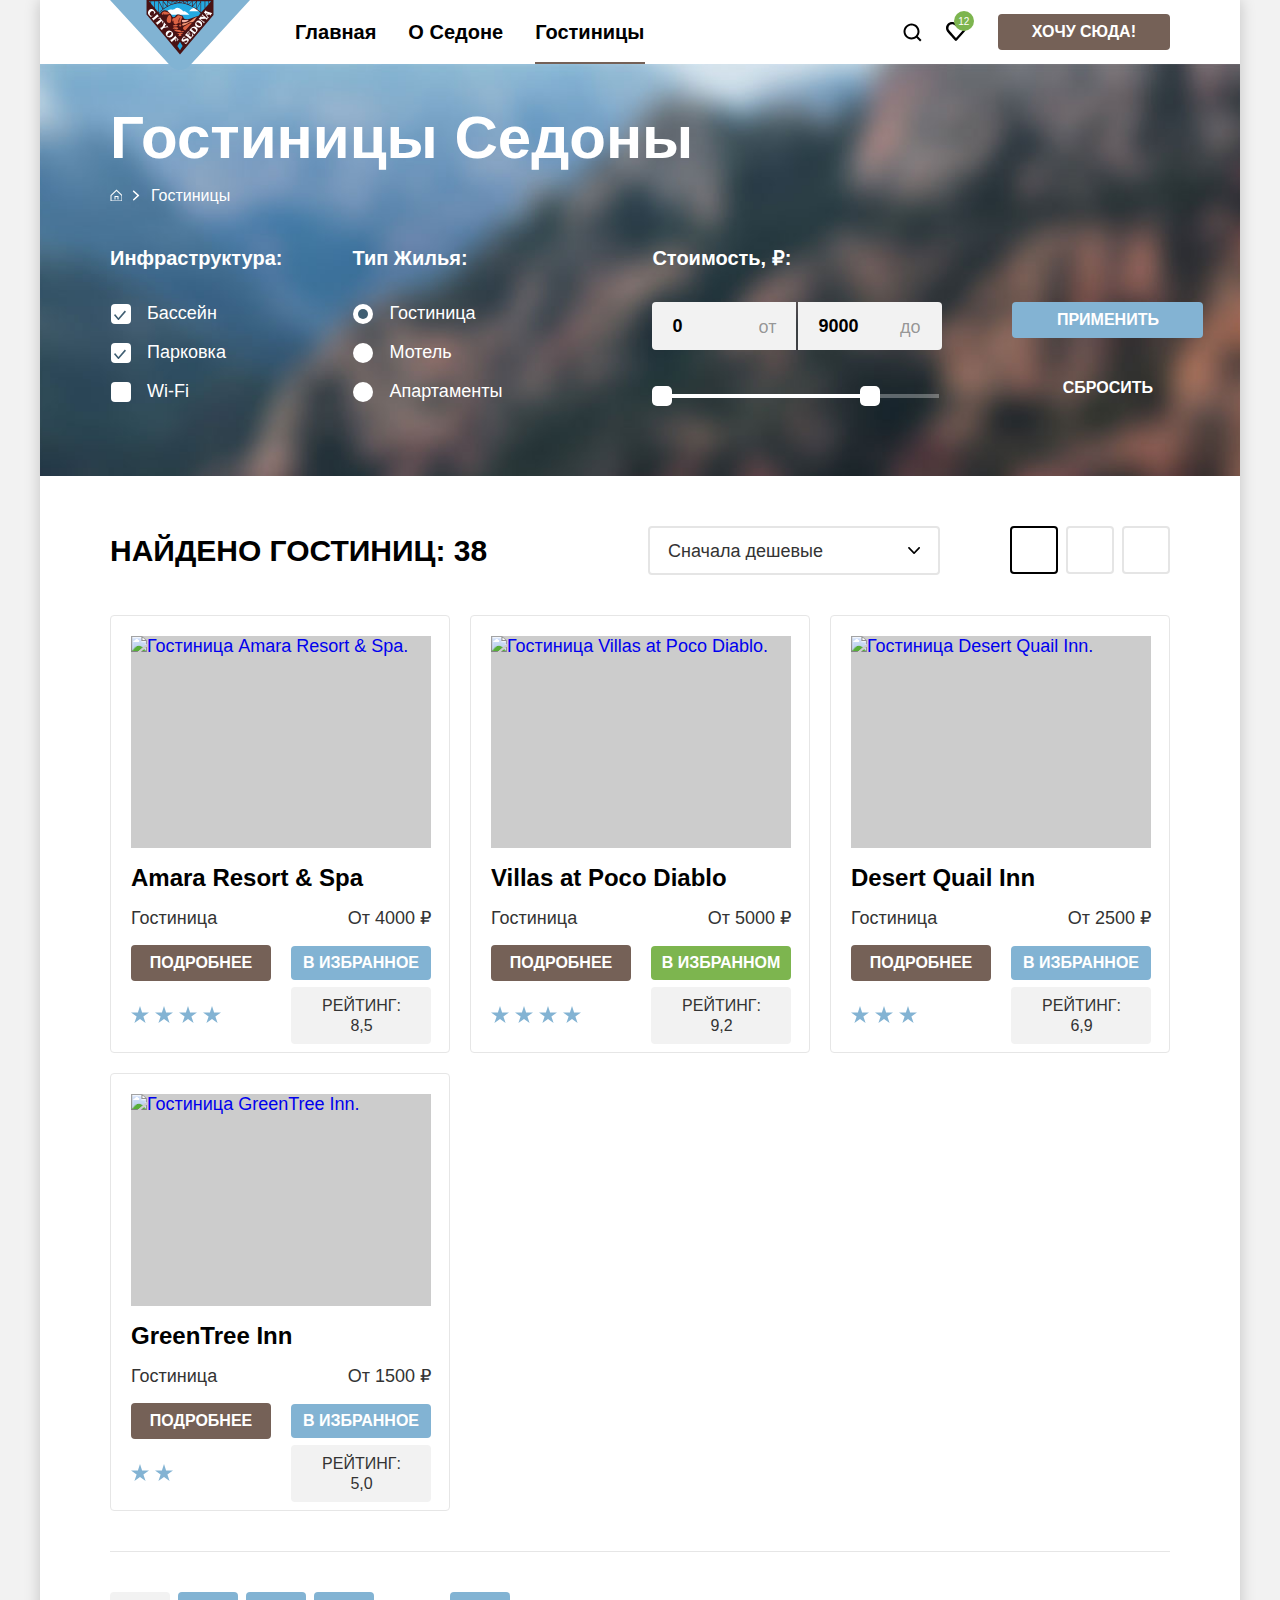
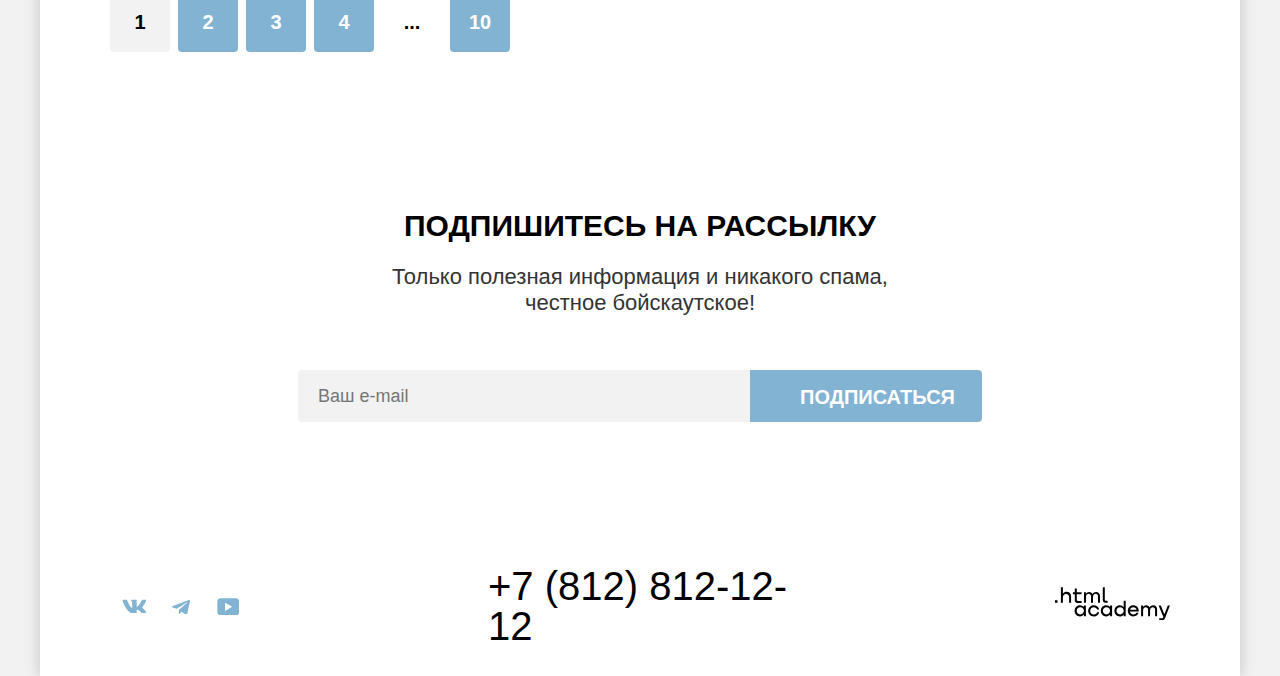
==== commit 243dfcf9: "Последние правки" ====
--- a/catalog.html
+++ b/catalog.html
@@ -4,7 +4,7 @@
   <meta charset="utf-8">
   <title>Каталог</title>
   <link rel="stylesheet" href="styles/styles.css">
-  <link rel="icon" type="image/png" sizes="32х32" href="images/favicon.png">
+  <link rel="icon" type="image/png" href="images/favicon.png"> <!-- 32х32 -->
 </head>
 <body>
   <div class="box">
--- a/styles/styles.css
+++ b/styles/styles.css
@@ -217,15 +217,6 @@
   background-color: #ffffff;
 }
 
-h2,
-h1,
-h3,
-p,
-.pagination {
-  margin: 0;
-}
-
-
 .welcome {
   width: auto;
   height: 485px;
@@ -245,6 +236,7 @@
 }
 .hero-title {
   width: 620px;
+  margin: 0;
   margin-top: 69px;
   margin-bottom: 25px;
   font-size: 30px;
@@ -269,6 +261,7 @@
 }
 
 .excellence-title {
+  margin: 0;
   margin-bottom: 62px;
   text-align: center;
   font-weight: 700;
@@ -312,6 +305,7 @@
 }
 
 .advantages-title {
+  margin: 0;
   margin-bottom: 30px;
   text-align: center;
   font-weight: 700;
@@ -329,6 +323,7 @@
   color: #000000;;
   text-transform: uppercase;
   position: relative;
+  margin: 0;
   margin-bottom: 62px;
 }
 
@@ -455,6 +450,7 @@
 }
 
 .search-title {
+  margin: 0;
   font-size: 30px;
   font-weight: 700;
   line-height: 36px;
@@ -513,6 +509,7 @@
 }
 
 .subscribe-title {
+  margin: 0;
   font-size: 30px;
   font-weight: 700;
   line-height: 36px;
@@ -753,6 +750,7 @@
 }
 
 .modal-title {
+  margin: 0;
   margin-bottom: 64px;
   padding-right: 50px;
   font-family: "PT Sans", sans-serif;
@@ -962,7 +960,7 @@
 }
 
 .button-bookibg {
-  font-family: "PT Sans";
+  font-family: "PT Sans", sans-serif;
   padding: 18px 255px;
   background-color: #83b3d3;
   border: none;
@@ -1015,6 +1013,7 @@
   font-weight: 700;
   font-size: 60px;
   line-height: 78px;
+  margin: 0;
   margin-bottom: 8px;
 }
 
@@ -1205,7 +1204,7 @@
 }
 
 .range-input {
-  font-family: "PT Sans";
+  font-family: "PT Sans", sans-serif;
   box-sizing: border-box;
   width: 144px;
   height: 48px;
@@ -1359,6 +1358,7 @@
 }
 
 .sorting-resalt {
+  margin: 0;
   margin-right: auto;
   padding-top: 6.5px;
   padding-bottom: 6.5px;
@@ -1510,7 +1510,7 @@
 }
 
 .content-description {
-  font-family: "PT Sans";
+  font-family: "PT Sans", sans-serif;
   font-weight: 400;
   font-size: 18px;
   line-height: 21px;
@@ -1518,7 +1518,7 @@
 }
 
 .hotel-card-price {
-  font-family: "PT Sans";
+  font-family: "PT Sans", sans-serif;
   font-weight: 400;
   font-size: 18px;
   line-height: 21px;
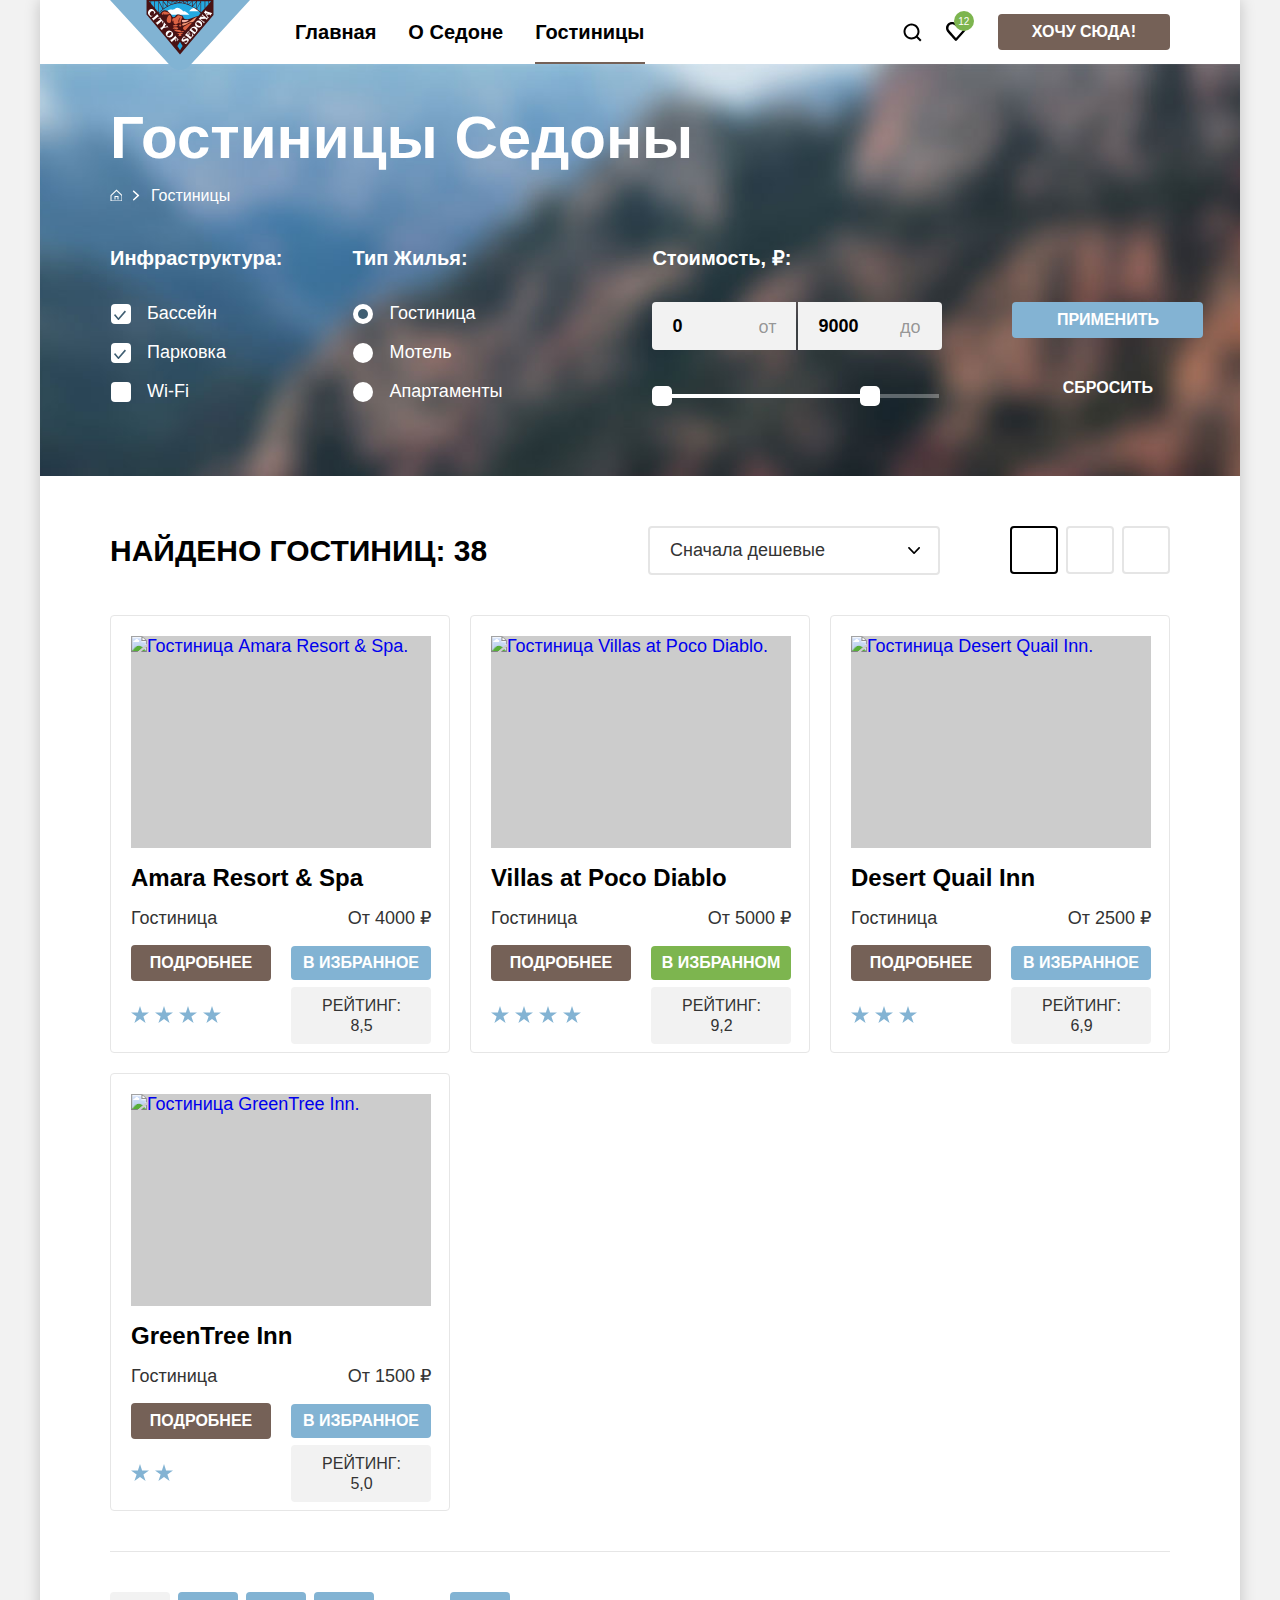
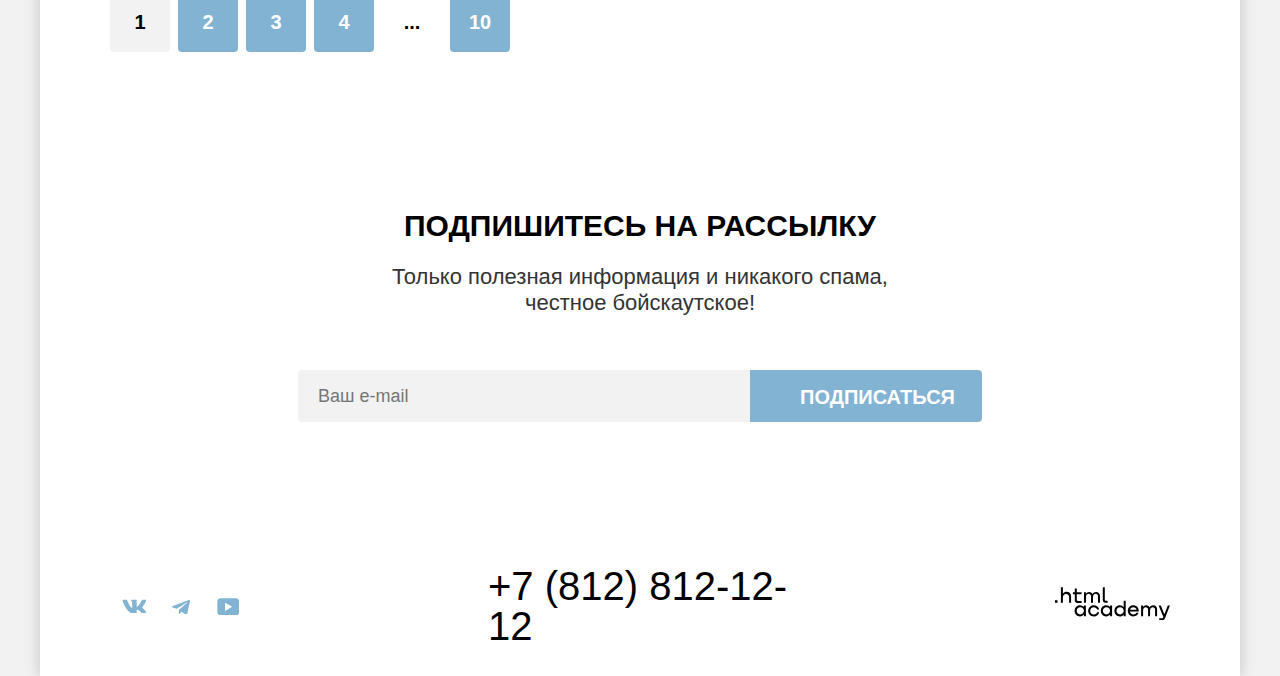
==== commit 24dfb0ce: "Merge pull request #10 from KristinaGeleta/master" ====
--- a/catalog.html
+++ b/catalog.html
@@ -29,7 +29,7 @@
           <li class="navigation-user-item">
             <a class="navigation-user-link" href="#">
               <span class="visually-hidden">Поиск.</span>
-              <svg class="navigation-user-icon" role="img" aria-hidden="true" focusable="false" width="20" height="20" viewBox="0 0 20 20" fill="currentColor" xmlns="http://www.w3.org/2000/svg">
+              <svg class="navigation-user-icon" role="img" aria-label="Поиск." aria-hidden="true" focusable="false" width="20" height="20" viewBox="0 0 20 20" fill="currentColor" xmlns="http://www.w3.org/2000/svg">
                 <path fill-rule="evenodd" clip-rule="evenodd" d="m19.5 18.008-3.7-3.68c1-1.292 1.7-2.983 1.7-4.872 0-4.376-3.6-7.956-8-7.956s-8 3.68-8 8.055c0 4.376 3.6 7.956 8 7.956 1.8 0 3.5-.597 4.9-1.69l3.7 3.679 1.4-1.492Zm-10-2.486c-3.3 0-6-2.685-6-5.967 0-3.282 2.7-5.967 6-5.967s6 2.685 6 5.967c0 3.282-2.7 5.967-6 5.967Z"/>
               </svg>
             </a>
@@ -37,7 +37,7 @@
           <li class="navigation-user-item">
             <a class="navigation-user-link favorites" href="#">
               <span class="visually-hidden">Избранное.</span>
-              <svg class="navigation-user-icon" role="img" aria-hidden="true" focusable="false" width="20" height="20" viewBox="0 0 18 18" fill="currentColor" xmlns="http://www.w3.org/2000/svg">
+              <svg class="navigation-user-icon" role="img" aria-label="Избранное." aria-hidden="true" focusable="false" width="20" height="20" viewBox="0 0 18 18" fill="currentColor" xmlns="http://www.w3.org/2000/svg">
                 <path fill-rule="evenodd" clip-rule="evenodd" d="M8.9 17c-.3 0-.6-.1-.8-.4-5.4-6.1-6.7-7.5-7-7.9C.4 7.8 0 6.6 0 5.4 0 2.4 2.4 0 5.5 0 6.8 0 8 .5 9 1.3 10 .5 11.3 0 12.5 0c3 0 5.5 2.4 5.5 5.4 0 1.3-.5 2.5-1.3 3.4l-7 7.9c-.2.2-.4.3-.8.3Zm-6-9.5c.3.4 3.5 4 6.1 6.9l6.2-7c.5-.5.7-1.2.7-2 0-1.8-1.5-3.3-3.3-3.3-1 0-2 .5-2.7 1.3-.3.3-.6.4-.9.4-.3 0-.6-.2-.8-.4-.7-.8-1.7-1.3-2.7-1.3-1.8 0-3.3 1.5-3.3 3.3-.1.9.3 1.6.7 2.1-.1 0-.1 0 0 0Z"/>
               </svg>
             </a>
@@ -58,7 +58,7 @@
             <li class="breadcrumbs-item">
               <span class="visually-hidden">Вернуться на главную.</span>
               <a class="breadcrumbs-link" href="index.html">
-                <svg class="breadcrumbs-icon" role="img" aria-hidden="true" focusable="false" width="12" height="12" viewBox="0 0 12 12" fill="currentColor" xmlns="http://www.w3.org/2000/svg">
+                <svg class="breadcrumbs-icon" role="img" aria-label="Вернуться на главную." aria-hidden="true" focusable="false" width="12" height="12" viewBox="0 0 12 12" fill="currentColor" xmlns="http://www.w3.org/2000/svg">
                   <path fill-rule="evenodd" clip-rule="evenodd" d="m6.5.5-6 5.8v6.2h12V6.3L6.5.5Zm5 11h-10V6.7l5-4.8 5 4.8v4.8Z" />
                   <path fill-rule="evenodd" clip-rule="evenodd" d="M4.5 10.5h1V8h2v2.5h1V7h-4v3.5Z"/>
                 </svg>
@@ -301,19 +301,19 @@
         <div class="footer-contacts">
           <a class="footer-contacts-link" href="https://vk.com/htmlacademy">
             <span class="visually-hidden">Вконтаке.</span>
-            <svg class="footer-icon" role="img" aria-hidden="true" focusable="false" width="24" height="14" viewBox="0 0 24 14" fill="currentColor" xmlns="http://www.w3.org/2000/svg">
+            <svg class="footer-icon" role="img" aria-label="Вконтакте." aria-hidden="true" focusable="false" width="24" height="14" viewBox="0 0 24 14" fill="currentColor" xmlns="http://www.w3.org/2000/svg">
               <path fill-rule="evenodd" clip-rule="evenodd" d="M24.1164 1.80445C24.2824 1.25845 24.1164 0.856445 23.3214 0.856445H20.6964C20.0284 0.856445 19.7204 1.20345 19.5534 1.58645C19.5534 1.58645 18.2184 4.78245 16.3274 6.85845C15.7154 7.46045 15.4374 7.65145 15.1034 7.65145C14.9364 7.65145 14.6854 7.46045 14.6854 6.91345V1.80445C14.6854 1.14845 14.5014 0.856445 13.9454 0.856445H9.81738C9.40038 0.856445 9.14938 1.16045 9.14938 1.44945C9.14938 2.07045 10.0954 2.21445 10.1924 3.96245V7.76045C10.1924 8.59345 10.0394 8.74444 9.70538 8.74444C8.81538 8.74444 6.65038 5.53345 5.36538 1.85945C5.11638 1.14445 4.86438 0.856445 4.19338 0.856445H1.56638C0.816382 0.856445 0.666382 1.20345 0.666382 1.58645C0.666382 2.26845 1.55638 5.65645 4.81138 10.1374C6.98138 13.1974 10.0364 14.8564 12.8194 14.8564C14.4884 14.8564 14.6944 14.4884 14.6944 13.8534V11.5404C14.6944 10.8034 14.8524 10.6564 15.3814 10.6564C15.7714 10.6564 16.4384 10.8484 17.9964 12.3234C19.7764 14.0724 20.0694 14.8564 21.0714 14.8564H23.6964C24.4464 14.8564 24.8224 14.4884 24.6064 13.7604C24.3684 13.0364 23.5184 11.9854 22.3914 10.7384C21.7794 10.0284 20.8614 9.26345 20.5824 8.88045C20.1934 8.38945 20.3044 8.17045 20.5824 7.73345C20.5824 7.73345 23.7824 3.30745 24.1154 1.80445H24.1164Z"/>
             </svg>
           </a>
           <a class="footer-contacts-link" href="https://t.me/htmlacademy">
             <span class="visually-hidden">Телеграм.</span>
-            <svg class="footer-icon" role="img" aria-hidden="true" focusable="false" width="18" height="15" viewBox="0 0 18 15" fill="currentColor" xmlns="http://www.w3.org/2000/svg">
+            <svg class="footer-icon" role="img" aria-label="Телеграм." aria-hidden="true" focusable="false" width="18" height="15" viewBox="0 0 18 15" fill="currentColor" xmlns="http://www.w3.org/2000/svg">
               <path fill-rule="evenodd" clip-rule="evenodd" d="M16.785.9557.8405 7.1042c-1.0882.437-1.0819 1.044-.1997 1.3148l4.0937 1.277L14.2057 3.72c.4479-.2724.8571-.1259.5207.1727l-7.6737 6.9255H7.051l.0018.0009-.2824 4.2195c.4137 0 .5963-.1898.8283-.4137l1.9883-1.9335 4.1359 3.0549c.7626.42 1.3103.2042 1.5-.7059l2.715-12.7952c.2779-1.1142-.4253-1.6187-1.1529-1.2896Z"/>
             </svg>
           </a>
           <a class="footer-contacts-link" href="https://www.youtube.com/user/htmlacademyru">
             <span class="visually-hidden">Ютуб.</span>
-            <svg class="footer-icon" role="img" aria-hidden="true" focusable="false" width="22" height="17" viewBox="0 0 22 17" fill="currentColor" xmlns="http://www.w3.org/2000/svg">
+            <svg class="footer-icon" role="img" aria-label="Ютуб." aria-hidden="true" focusable="false" width="22" height="17" viewBox="0 0 22 17" fill="currentColor" xmlns="http://www.w3.org/2000/svg">
               <path fill-rule="evenodd" clip-rule="evenodd" d="M18.9402.3564H3.5074c-1.8607 0-3.1741 1.5938-3.1741 3.4v10.0938c0 1.9125 1.3134 3.5062 3.174 3.5062h15.6518c1.6418 0 3.1742-1.5937 3.1742-3.4v-10.2c-.219-1.8062-1.5324-3.4-3.3931-3.4ZM7.9949 12.894v-8.075l7.3334 4.0376-7.3334 4.0374Z"/>
             </svg>
           </a>
--- a/styles/styles.css
+++ b/styles/styles.css
@@ -1352,6 +1352,7 @@
 .sorting {
   display: flex;
   flex-wrap: wrap;
+  align-items: flex-start;
   width: 1060px;
   min-height: 49px;
   background-color: #ffffff;
@@ -1366,15 +1367,18 @@
   font-size: 30px;
   line-height: 36px;
   text-transform: uppercase;
+  width: auto;
+  max-width: 400px;
 }
 
 .select-control {
   display: flex;
   flex-wrap: wrap;
   margin-right: 70px;
-  width: 292px;
-  height: 49px;
-  padding: 13px 18px;
+  width: auto;
+    max-width: 292px;
+
+    padding: 12px 105px 12px 20px;
   border: 2px solid #e5e5e5;
   border-radius: 4px;
   font-size: 18px;
@@ -1403,7 +1407,8 @@
 .view {
   display: flex;
   flex-wrap: wrap;
-  min-width: 160px;
+  width: auto;
+  max-width: 160px;
 }
 
 .view-cards {
@@ -1434,6 +1439,7 @@
   border: 2px solid #e5e5e5;
   background-color: #ffffff;
   margin-right: 8px;
+  margin-bottom: 1px;
   border-radius: 4px;
 }
 
@@ -1452,7 +1458,7 @@
   border: 2px solid #68a2ca;
 }
 
-.button-card:last-child {
+.button-card:nth-child(3n) {
   margin-right: 0;
 }
 
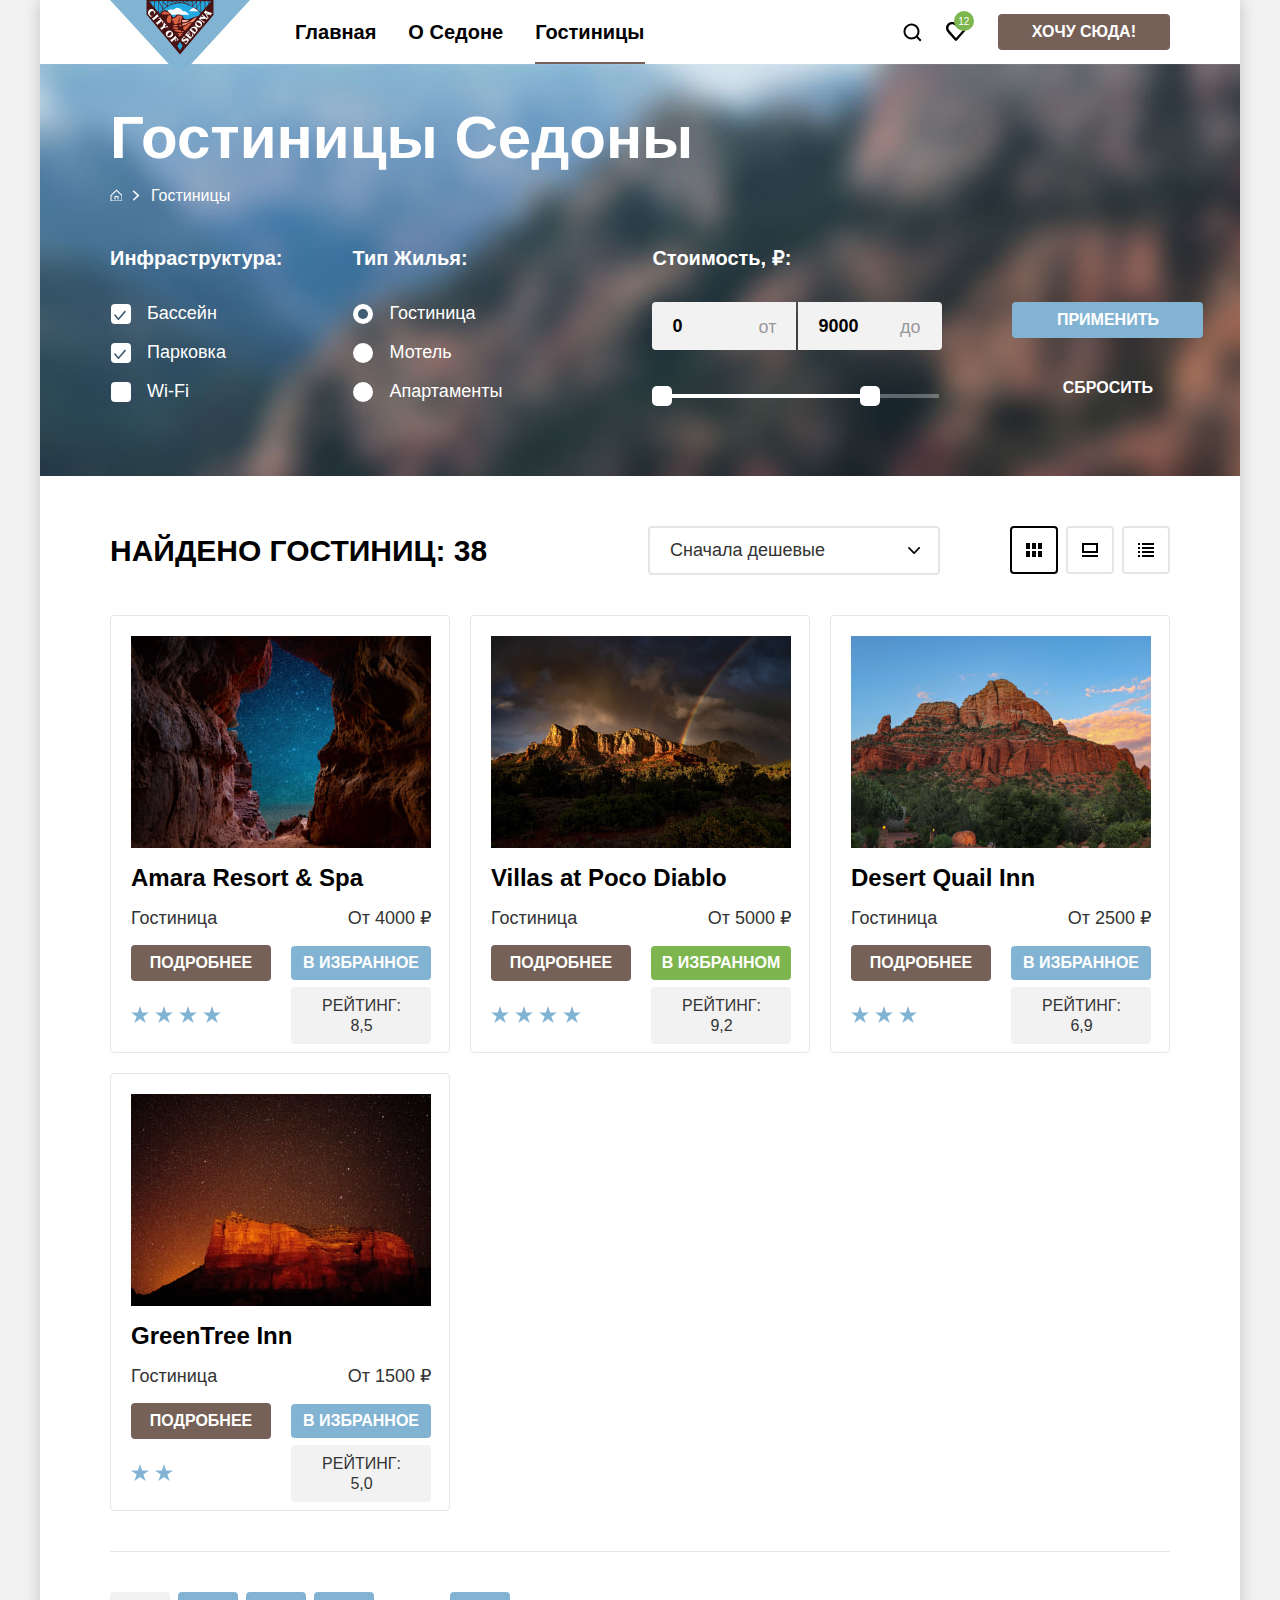
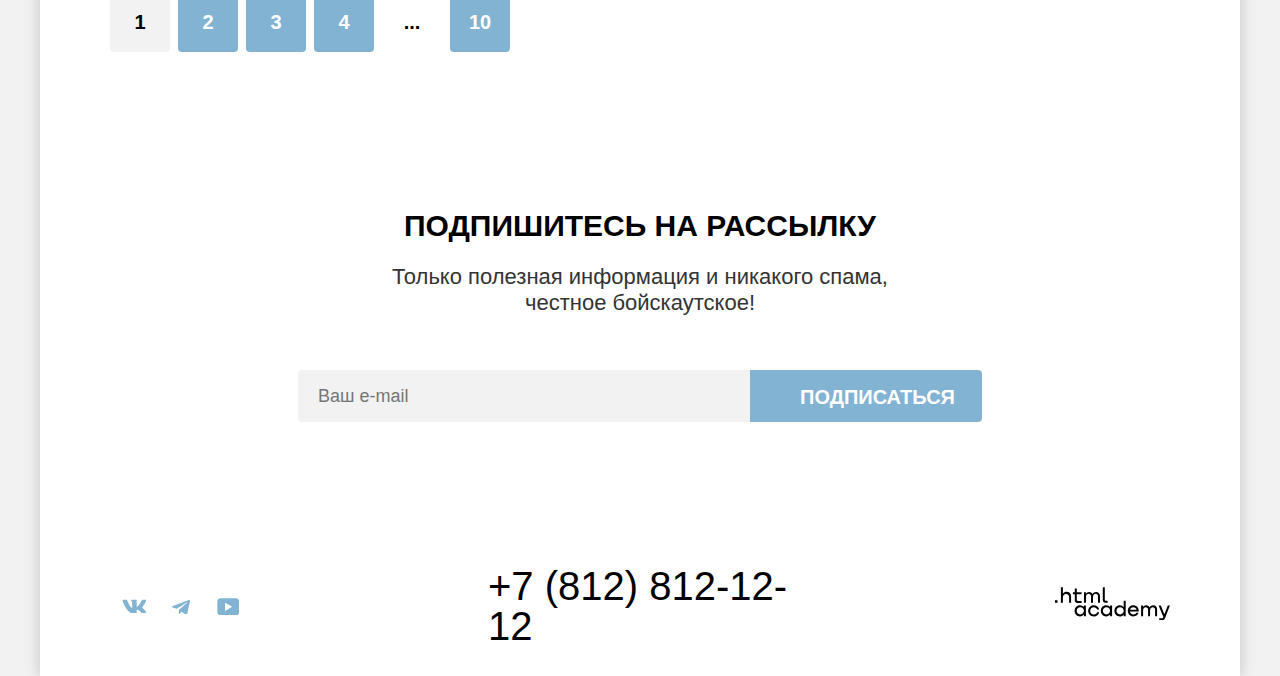
==== commit 8637a781: "Правки3" ====
--- a/catalog.html
+++ b/catalog.html
@@ -198,7 +198,7 @@
             <ul>
               <li class="hotel-card">
                 <a class="hotel-card-link" href="#">
-                  <img class="hotel-card-image" src="images/hotels/amara-resort-&-spa.jpg" alt="Гостиница Amara Resort & Spa." width="300" height="212">
+                  <img class="hotel-card-image" src="images/hotels/hotel-amara-resort-&-spa.jpg" alt="Гостиница Amara Resort & Spa." width="300" height="212">
                   <h3 class="product-card-title">Amara Resort & Spa</h3>
                 </a>
                 <div class="content">
@@ -213,7 +213,7 @@
 
               <li class="hotel-card">
                 <a class="hotel-card-link" href="#">
-                  <img class="hotel-card-image" src="images/hotels/villas-at-poco-diablo.jpg" alt="Гостиница Villas at Poco Diablo." width="300" height="212">
+                  <img class="hotel-card-image" src="images/hotels/hotel-villas-at-poco-diablo.jpg" alt="Гостиница Villas at Poco Diablo." width="300" height="212">
                   <h3 class="product-card-title">Villas at Poco Diablo</h3>
                 </a>
                 <div class="content">
@@ -228,7 +228,7 @@
 
               <li class="hotel-card">
                 <a class="hotel-card-link" href="#">
-                  <img class="hotel-card-image" src="images/hotels/desert-quail-inn.jpg" alt="Гостиница Desert Quail Inn." width="300" height="212">
+                  <img class="hotel-card-image" src="images/hotels/hotel-desert-quail-inn.jpg" alt="Гостиница Desert Quail Inn." width="300" height="212">
                   <h3 class="product-card-title">Desert Quail Inn</h3>
                 </a>
                 <div class="content">
@@ -243,7 +243,7 @@
 
               <li class="hotel-card">
                 <a class="hotel-card-link" href="#">
-                  <img class="hotel-card-image" src="images/hotels/greentree-inn.jpg" alt="Гостиница GreenTree Inn." width="300" height="212">
+                  <img class="hotel-card-image" src="images/hotels/hotel-greentree-inn.jpg" alt="Гостиница GreenTree Inn." width="300" height="212">
                   <h3 class="product-card-title">GreenTree Inn</h3>
                 </a>
                 <div class="content">
--- a/styles/styles.css
+++ b/styles/styles.css
@@ -492,7 +492,7 @@
 }
 
 .subscribe {
-  background-image: url("../images/subscribe.jpg");
+  background-image: url("../images/subscribe-background.jpg");
   background-color: #cccccc;
   background-position: top;
   background-size: 100% auto;
@@ -1412,7 +1412,7 @@
 }
 
 .view-cards {
-  background-image: url("../images/graphic/view-cards.svg");
+  background-image: url("../images/graphic/cards.svg");
   background-repeat: no-repeat;
   background-position: center;
   width: 44px;
@@ -1420,7 +1420,7 @@
 }
 
 .view-presentation {
-  background-image: url("../images/graphic/view-presentation.svg");
+  background-image: url("../images/graphic/presentation.svg");
   background-repeat: no-repeat;
   background-position: center;
   width: 44px;
@@ -1428,7 +1428,7 @@
 }
 
 .view-list {
-  background-image: url("../images/graphic/view-list.svg");
+  background-image: url("../images/graphic/list.svg");
   background-repeat: no-repeat;
   background-position: center;
   width: 44px;
